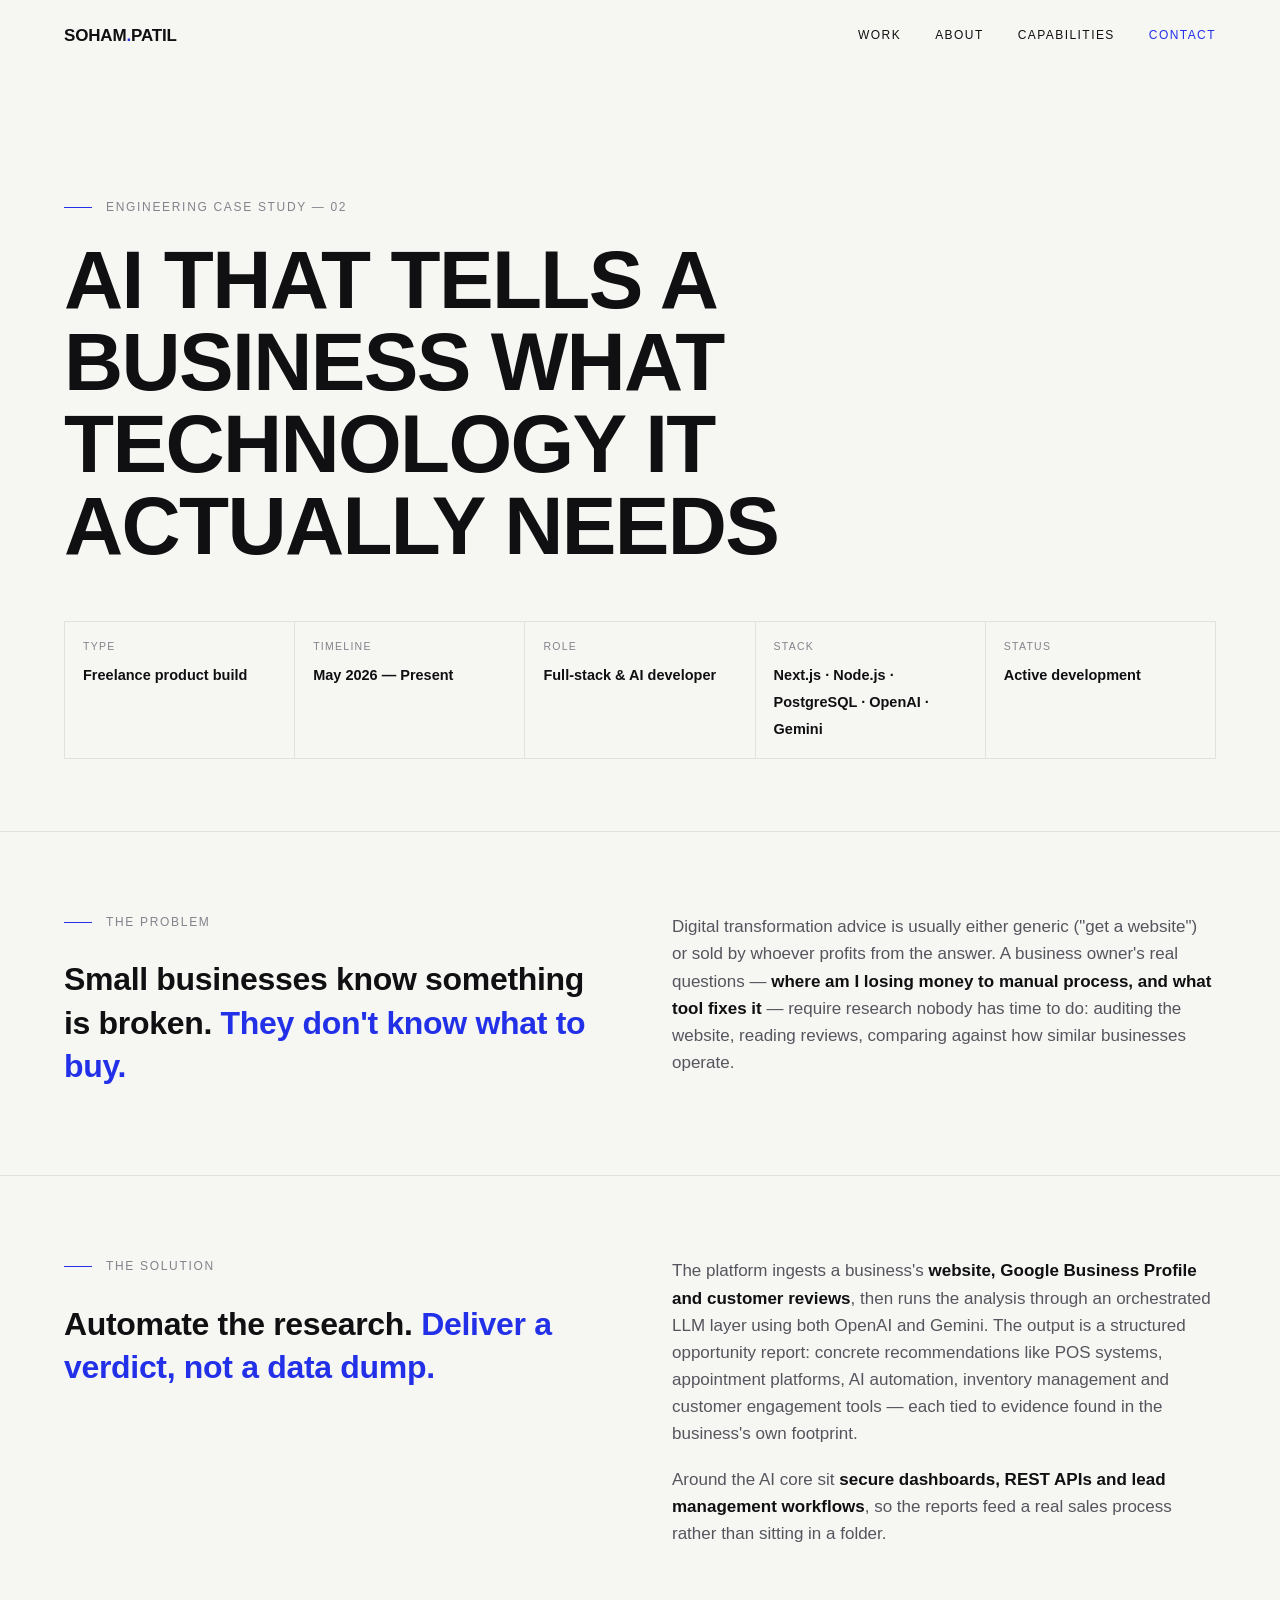
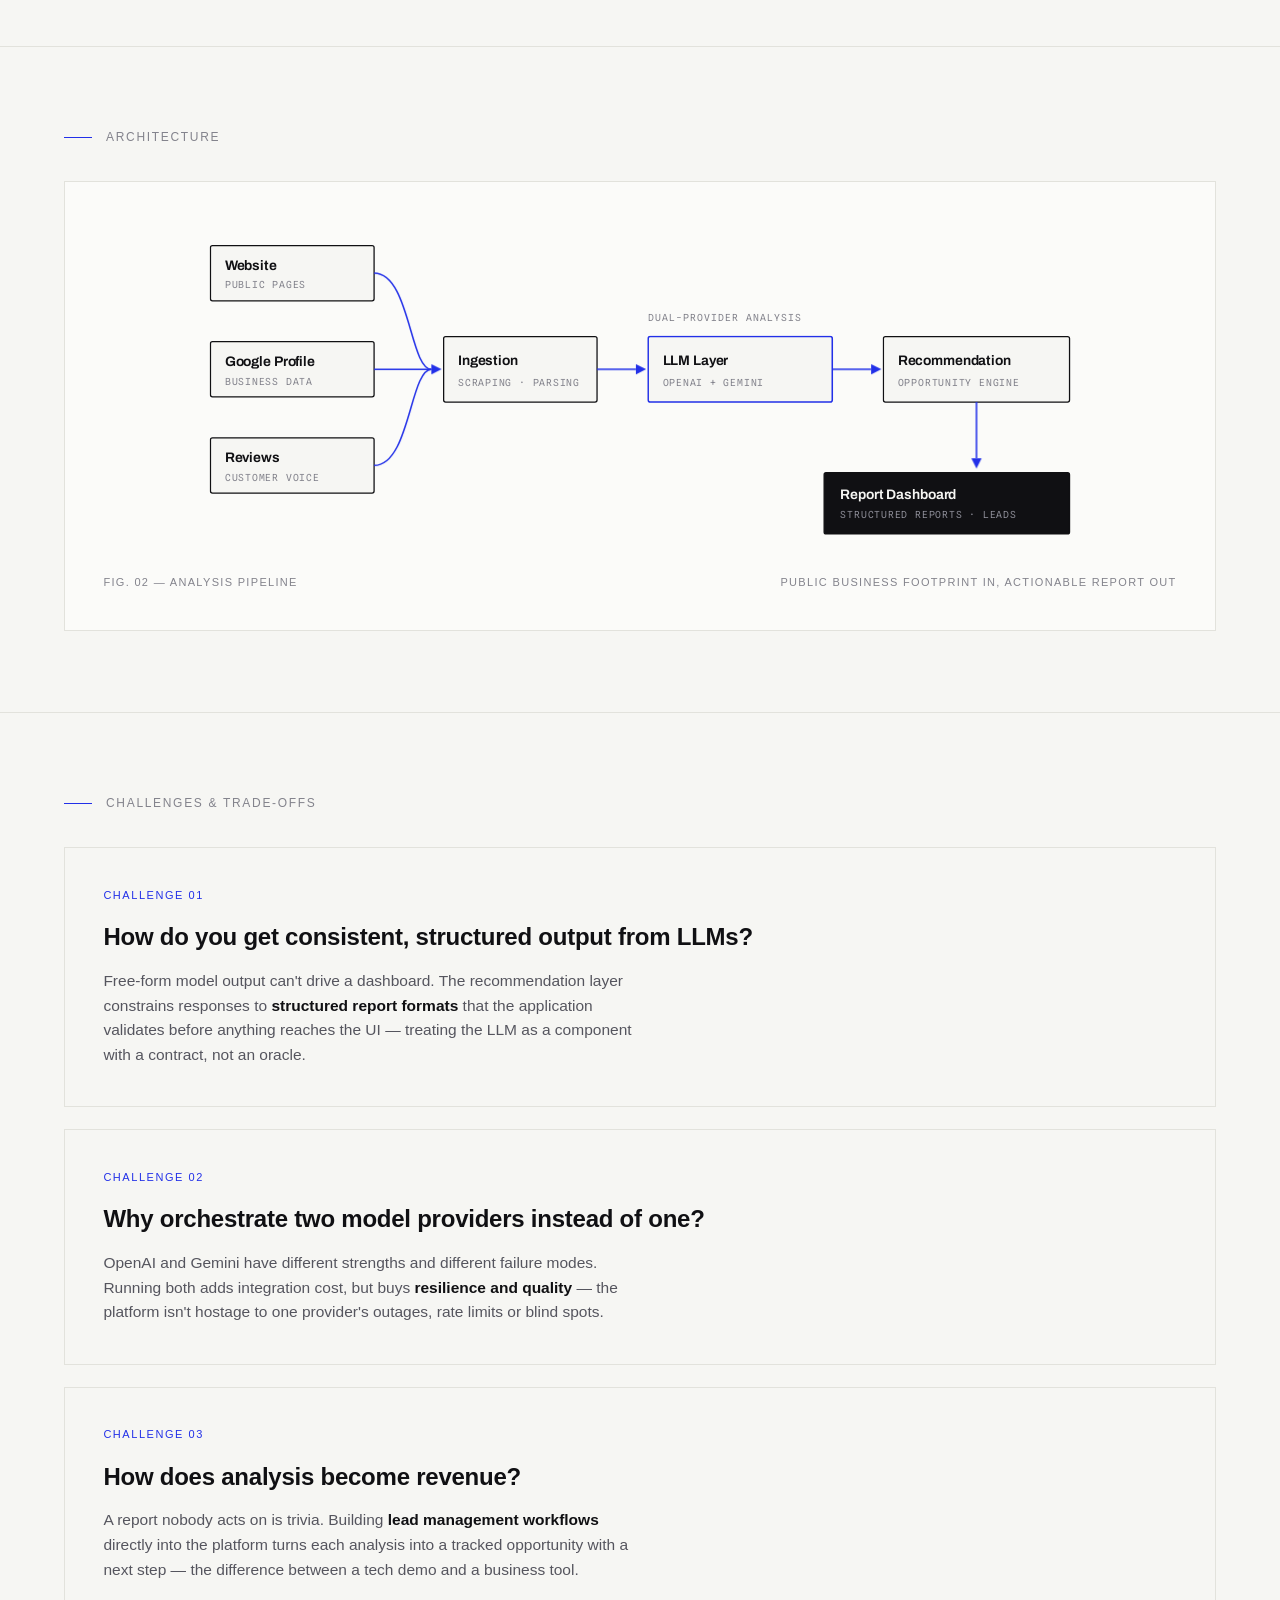
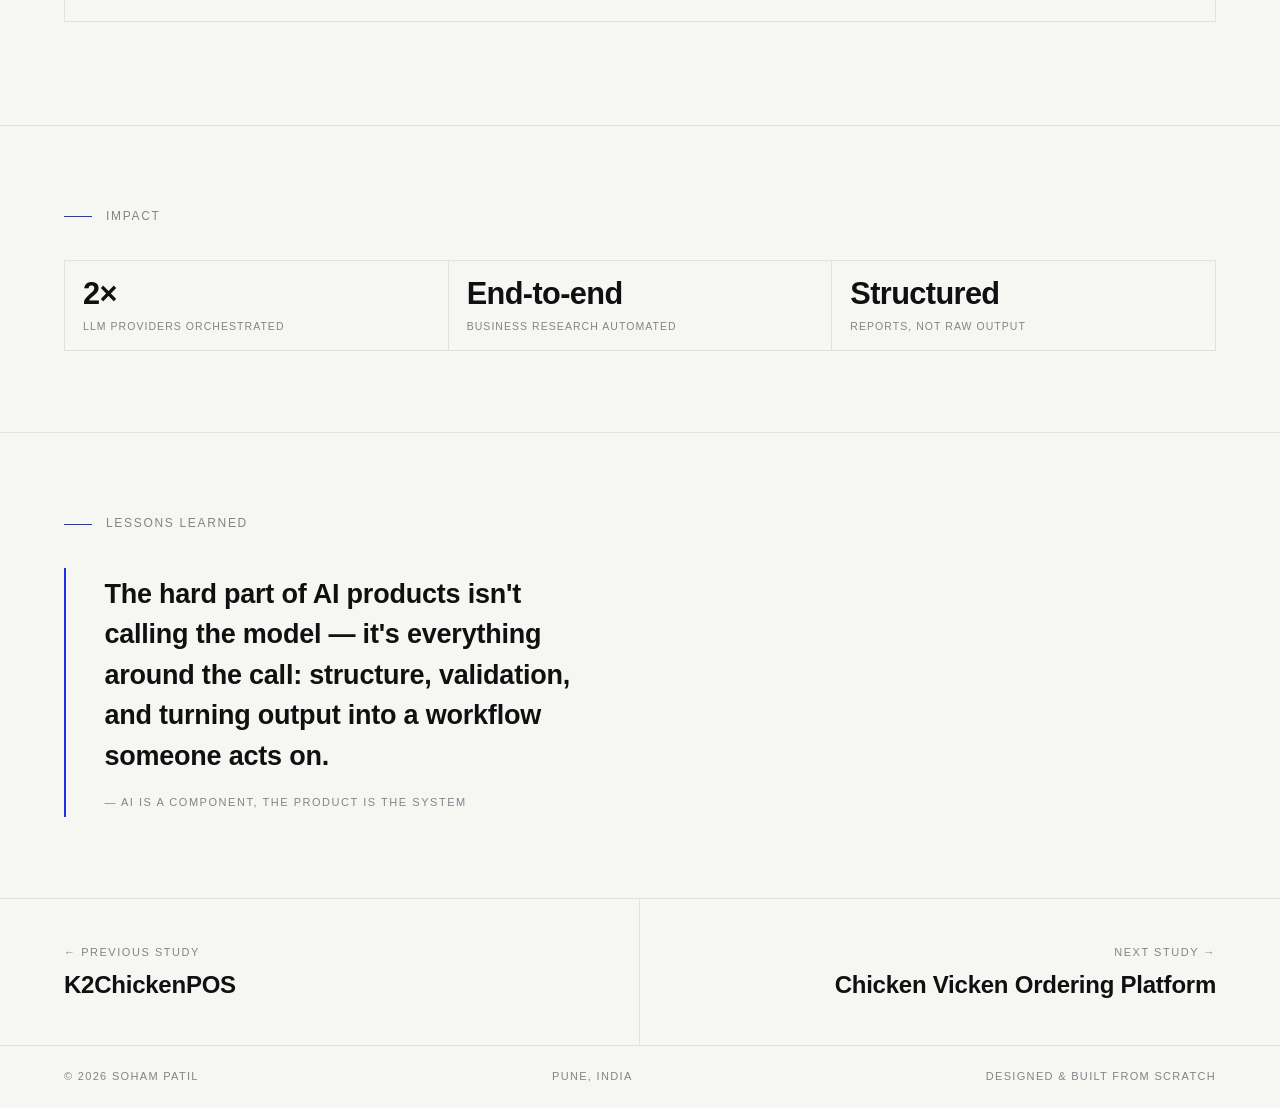
==== case-ai-analyzer.html @ d6ee8b54 "Add files via upload" ====
<!DOCTYPE html>
<html lang="en">
<head>
<meta charset="UTF-8" />
<meta name="viewport" content="width=device-width, initial-scale=1.0" />
<title>AI Business Opportunity Analyzer — Engineering Case Study — Soham Patil</title>
<meta name="description" content="An AI platform that analyzes a business's digital footprint and recommends the technology it actually needs. Architecture and trade-offs." />
<link rel="preconnect" href="https://fonts.googleapis.com" />
<link rel="preconnect" href="https://fonts.gstatic.com" crossorigin />
<link href="https://fonts.googleapis.com/css2?family=Archivo:wdth,wght@62..125,100..900&family=Spline+Sans+Mono:wght@400;500&display=swap" rel="stylesheet" />
<style>
/* ============ TOKENS ============ */
:root{
  --gallery:#F6F6F3;
  --ink:#101013;
  --klein:#2230E8;
  --fog:#83838C;
  --hairline:#E2E2DC;
  --ink-hairline:#26262C;
  --display:'Lora',serif;
  --body:'Inter',sans-serif;
  --mono:'Inter',sans-serif;
  --ease:cubic-bezier(.25,.46,.45,.94);
  --gutter:clamp(20px,5vw,72px);
}
*{margin:0;padding:0;box-sizing:border-box;}
html{scroll-behavior:smooth;}
body{
  background:var(--gallery);
  color:var(--ink);
  font-family:var(--body);
  font-size:17px;
  line-height:1.6;
  -webkit-font-smoothing:antialiased;
  overflow-x:hidden;
}
body.locked{overflow:hidden;}
::selection{background:var(--klein);color:#fff;}
a{color:inherit;text-decoration:none;}
img{max-width:100%;display:block;}

.wrap{max-width:1360px;margin:0 auto;padding:0 var(--gutter);}
.wrap-narrow{max-width:960px;margin:0 auto;padding:0 var(--gutter);}
.eyebrow{
  font-family:var(--mono);
  font-size:12px;
  letter-spacing:.14em;
  text-transform:uppercase;
  color:var(--fog);
  display:flex;align-items:center;gap:14px;
}
.eyebrow::before{content:'';width:28px;height:1px;background:var(--klein);}

/* ============ INTRO OVERLAY ============ */
#intro{
  position:fixed;inset:0;z-index:100;
  background:var(--ink);color:var(--gallery);
  display:flex;flex-direction:column;justify-content:center;
  padding:0 var(--gutter);
  transition:transform 1.4s var(--ease);
}
#intro.lift{transform:translateY(-100%);}
.intro-line{overflow:hidden;}
.intro-line span{
  display:block;
  font-weight:700;
  font-size:clamp(64px,15vw,220px);
  line-height:.92;
  letter-spacing:-.015em;
  text-transform:uppercase;
  transform:translateY(110%);
  transition:transform 1.3s var(--ease);
  opacity:1;
}
#intro.play .intro-line span{transform:translateY(0);}
.intro-line:nth-child(2) span{transition-delay:.12s;}
.intro-rule{
  height:2px;width:0;background:var(--klein);
  margin:34px 0 18px;
  transition:width 1s var(--ease) .55s;
}
#intro.play .intro-rule{width:min(420px,60%);}
.intro-meta{
  font-family:var(--mono);font-size:12px;letter-spacing:.16em;
  text-transform:uppercase;color:#6C6C76;
  opacity:0;transform:translateY(10px);
  transition:opacity .7s ease .8s,transform .7s var(--ease) .8s;
  display:flex;gap:40px;flex-wrap:wrap;
}
#intro.play .intro-meta{opacity:1;transform:none;}

/* ============ NAV ============ */
header{
  position:fixed;top:0;left:0;right:0;z-index:50;
  padding:22px var(--gutter);
  display:flex;justify-content:space-between;align-items:center;
  opacity:0;transform:translateY(-12px);
  transition:opacity .8s ease,transform .8s var(--ease),background .3s ease,padding .3s ease;
}
body.ready header{opacity:1;transform:none;}
header.scrolled{
  background:rgba(246,246,243,.82);
  backdrop-filter:blur(14px);-webkit-backdrop-filter:blur(14px);
  padding:14px var(--gutter);
  border-bottom:1px solid var(--hairline);
}
.logo{
  font-weight:800;
  text-transform:uppercase;letter-spacing:-.01em;font-size:17px;
}
.logo em{font-style:normal;color:var(--klein);}
nav{display:flex;gap:34px;}
nav a{
  font-family:var(--mono);font-size:12px;letter-spacing:.12em;text-transform:uppercase;
  position:relative;padding:4px 0;color:var(--ink);
}
nav a::after{
  content:'';position:absolute;left:0;bottom:0;height:1px;width:100%;
  background:var(--klein);transform:scaleX(0);transform-origin:right;
  transition:transform .4s var(--ease);
}
nav a:hover::after{transform:scaleX(1);transform-origin:left;}
.nav-cta{color:var(--klein) !important;}
.menu-btn{
  display:none;background:none;border:none;cursor:pointer;z-index:70;
  font-family:var(--mono);font-size:12px;letter-spacing:.14em;text-transform:uppercase;
  color:var(--ink);
}

/* ============ HERO (landing) ============ */
.hero{
  min-height:100svh;
  display:flex;flex-direction:column;justify-content:flex-end;
  padding:0 var(--gutter) clamp(48px,8vh,90px);
  position:relative;
}
.hero h1{
  font-weight:800;
  ;
  font-size:clamp(44px,8.6vw,132px);
  line-height:.98;
  letter-spacing:-.02em;
  text-transform:uppercase;
  max-width:15ch;
}
.hero h1 .line{display:block;overflow:hidden;}
.hero h1 .line i{
  font-style:normal;display:block;
  transform:translateY(110%);
  transition:transform 1.1s var(--ease);
}
body.ready .hero h1 .line i{transform:none;}
body.ready .hero h1 .line:nth-child(2) i{transition-delay:.08s;}
body.ready .hero h1 .line:nth-child(3) i{transition-delay:.16s;}
.hero h1 em{font-style:normal;color:var(--klein);}
.hero-foot{
  display:flex;justify-content:space-between;align-items:flex-end;gap:40px;
  margin-top:clamp(32px,5vh,56px);flex-wrap:wrap;
  opacity:0;transform:translateY(16px);
  transition:opacity .9s ease .35s,transform .9s var(--ease) .35s;
}
body.ready .hero-foot{opacity:1;transform:none;}
.hero-foot p{max-width:44ch;color:var(--fog);font-size:16px;}
.hero-foot p strong{color:var(--ink);font-weight:600;}
.scroll-hint{
  font-family:var(--mono);font-size:11px;letter-spacing:.16em;text-transform:uppercase;
  color:var(--fog);display:flex;align-items:center;gap:12px;white-space:nowrap;
}
.scroll-hint::after{
  content:'';width:1px;height:44px;background:var(--ink);
  animation:drip 2.2s var(--ease) infinite;
  transform-origin:top;
}
@keyframes drip{0%{transform:scaleY(0);transform-origin:top;}45%{transform:scaleY(1);transform-origin:top;}55%{transform:scaleY(1);transform-origin:bottom;}100%{transform:scaleY(0);transform-origin:bottom;}}

/* ============ TICKER STRIP ============ */
.strip{
  border-top:1px solid var(--hairline);border-bottom:1px solid var(--hairline);
  padding:18px 0;overflow:hidden;
}
.strip-track{
  display:flex;gap:64px;width:max-content;
  animation:ticker 34s linear infinite;
}
.strip:hover .strip-track{animation-play-state:paused;}
.strip-track span{
  font-family:var(--mono);font-size:12px;letter-spacing:.14em;text-transform:uppercase;
  color:var(--fog);white-space:nowrap;display:flex;align-items:center;gap:64px;
}
.strip-track span::after{content:'◆';color:var(--klein);font-size:8px;}
@keyframes ticker{to{transform:translateX(-50%);}}

/* ============ SECTIONS ============ */
section{padding:clamp(90px,14vh,160px) 0;}
.section-head{
  display:flex;justify-content:space-between;align-items:flex-end;
  margin-bottom:clamp(48px,8vh,84px);gap:32px;flex-wrap:wrap;
}
.section-head h2{
  font-weight:800;
  font-size:clamp(36px,5.6vw,80px);line-height:1;
  letter-spacing:-.02em;text-transform:uppercase;margin-top:18px;
}
.section-head .count{
  font-family:var(--mono);font-size:13px;color:var(--fog);letter-spacing:.1em;
}
.reveal{opacity:0;transform:translateY(34px);transition:opacity .9s ease,transform .9s var(--ease);}
.reveal.in{opacity:1;transform:none;}

/* ============ WORK (landing) ============ */
.case{
  display:grid;
  grid-template-columns:minmax(0,1.05fr) minmax(0,1fr);
  gap:clamp(32px,5vw,80px);
  padding:clamp(44px,7vh,72px) 0;
  border-top:1px solid var(--hairline);
  align-items:start;
}
.case:last-of-type{border-bottom:1px solid var(--hairline);}
.case-left{position:sticky;top:110px;}
.case-idx{
  font-family:var(--mono);font-size:12px;color:var(--klein);letter-spacing:.14em;
  margin-bottom:18px;display:block;
}
.case h3{
  font-weight:750;
  font-size:clamp(28px,3.6vw,52px);line-height:1.04;letter-spacing:-.015em;
  margin-bottom:16px;
}
.case h3 a{transition:color .3s ease;}
.case h3 a:hover{color:var(--klein);}
.case-role{
  font-family:var(--mono);font-size:12px;letter-spacing:.1em;text-transform:uppercase;
  color:var(--fog);
}
.case-desc{color:var(--fog);margin:22px 0 26px;max-width:52ch;}
.case-desc strong{color:var(--ink);font-weight:600;}
.metrics{display:grid;grid-template-columns:repeat(auto-fit,minmax(150px,1fr));gap:1px;background:var(--hairline);border:1px solid var(--hairline);margin-bottom:26px;}
.metric{background:var(--gallery);padding:18px 18px 16px;transition:background .35s ease;}
.metric:hover{background:#EFEFEA;}
.metric b{
  display:block;font-weight:800;
  font-size:clamp(24px,2.4vw,34px);letter-spacing:-.02em;line-height:1;
}
.metric small{
  font-family:var(--mono);font-size:10.5px;letter-spacing:.1em;text-transform:uppercase;
  color:var(--fog);display:block;margin-top:8px;
}
.tags{display:flex;flex-wrap:wrap;gap:8px 18px;margin-bottom:26px;}
.tags span{
  font-family:var(--mono);font-size:11.5px;letter-spacing:.08em;color:var(--fog);
}
.tags span::before{content:'/ ';color:var(--klein);}
.case-links{display:flex;gap:26px;flex-wrap:wrap;}
.arrow-link{
  font-family:var(--mono);font-size:12px;letter-spacing:.12em;text-transform:uppercase;
  display:inline-flex;align-items:center;gap:8px;color:var(--ink);
  border-bottom:1px solid var(--ink);padding-bottom:3px;
  transition:color .3s ease,border-color .3s ease,gap .3s var(--ease);
  background:none;cursor:pointer;
}
.arrow-link:hover{color:var(--klein);border-color:var(--klein);gap:14px;}
.arrow-link::after{content:'→';}
.arrow-link.back::after{content:none;}
.arrow-link.back::before{content:'←';}

/* ============ ABOUT (ink panel) ============ */
.about{background:var(--ink);color:var(--gallery);}
.about .eyebrow{color:#6C6C76;}
.about-grid{
  display:grid;grid-template-columns:minmax(0,1.15fr) minmax(0,.85fr);
  gap:clamp(40px,6vw,100px);align-items:start;
}
.about h2{
  font-weight:750;
  font-size:clamp(30px,4.2vw,58px);line-height:1.12;letter-spacing:-.015em;
  margin-top:22px;
}
.about h2 em{font-style:normal;color:var(--klein);}
.about-side p{color:#A9A9B2;margin-bottom:20px;max-width:44ch;}
.about-side p strong{color:var(--gallery);font-weight:600;}
.facts{margin-top:40px;border-top:1px solid var(--ink-hairline);}
.fact{
  display:flex;justify-content:space-between;gap:24px;
  padding:16px 0;border-bottom:1px solid var(--ink-hairline);
  font-family:var(--mono);font-size:12.5px;letter-spacing:.06em;
}
.fact span:first-child{color:#6C6C76;text-transform:uppercase;}

/* portrait */
.portrait{
  margin-top:44px;max-width:320px;
  border:1px solid var(--ink-hairline);
  padding:10px;
  background:#17171B;
}
.portrait .ph{
  aspect-ratio:4/5;width:100%;
  display:flex;align-items:center;justify-content:center;
  background:#1D1D22;
  overflow:hidden;
}
.portrait .ph img{
  width:100%;height:100%;object-fit:cover;
  filter:grayscale(1) contrast(1.05);
  transition:filter .6s ease;
}
.portrait:hover .ph img{filter:grayscale(0);}
.portrait .ph span{
  font-weight:800;
  font-size:64px;color:#2C2C33;letter-spacing:-.02em;
}
.portrait figcaption{
  font-family:var(--mono);font-size:10.5px;letter-spacing:.14em;text-transform:uppercase;
  color:#6C6C76;padding:12px 4px 2px;display:flex;justify-content:space-between;
}

/* ============ CAPABILITIES ============ */
.cap-row{
  display:grid;grid-template-columns:minmax(140px,240px) 1fr;
  gap:24px;padding:26px 0;border-top:1px solid var(--hairline);
  align-items:baseline;
}
.cap-row:last-child{border-bottom:1px solid var(--hairline);}
.cap-row h4{
  font-family:var(--mono);font-size:12px;letter-spacing:.12em;text-transform:uppercase;
  color:var(--klein);font-weight:500;
}
.cap-row p{
  font-weight:600;
  font-size:clamp(17px,1.8vw,23px);line-height:1.5;letter-spacing:-.005em;
}
.cap-row p span{color:#C9C9C1;transition:color .4s ease;}
.cap-row:hover p span{color:var(--ink);}

/* ============ LEADERSHIP ============ */
.lead-grid{display:grid;grid-template-columns:1fr 1fr;gap:1px;background:var(--hairline);border:1px solid var(--hairline);}
.lead-card{background:var(--gallery);padding:clamp(28px,3.5vw,48px);transition:background .35s ease;}
.lead-card:hover{background:#EFEFEA;}
.lead-card b{
  display:block;font-weight:800;
  font-size:clamp(36px,4.5vw,64px);line-height:1;letter-spacing:-.02em;
}
.lead-card h5{
  font-weight:650;font-size:17px;margin:16px 0 8px;
  ;
}
.lead-card p{color:var(--fog);font-size:15px;max-width:38ch;}

/* ============ CONTACT ============ */
.contact{padding-bottom:clamp(60px,8vh,90px);}
.big-mail{
  display:block;
  font-weight:800;
  font-size:clamp(28px,6.4vw,96px);
  line-height:1.02;letter-spacing:-.02em;text-transform:lowercase;
  margin:28px 0 8px;
  position:relative;width:fit-content;max-width:100%;
  word-break:break-all;
  transition:color .35s ease;
}
.big-mail::after{
  content:'';position:absolute;left:0;bottom:-6px;height:3px;width:100%;
  background:var(--klein);transform:scaleX(0);transform-origin:right;
  transition:transform .55s var(--ease);
}
.big-mail:hover{color:var(--klein);}
.big-mail:hover::after{transform:scaleX(1);transform-origin:left;}
.contact-meta{display:flex;gap:34px;flex-wrap:wrap;margin-top:44px;}

/* ============ FOOTER ============ */
footer{
  border-top:1px solid var(--hairline);
  padding:22px var(--gutter);
  display:flex;justify-content:space-between;gap:20px;flex-wrap:wrap;
  font-family:var(--mono);font-size:11px;letter-spacing:.12em;text-transform:uppercase;
  color:var(--fog);
}

/* ============ CASE STUDY PAGES ============ */
.cs-hero{
  padding:clamp(150px,22vh,220px) 0 clamp(50px,8vh,80px);
}
.cs-hero h1{
  font-weight:800;
  font-size:clamp(38px,6.4vw,96px);line-height:1;letter-spacing:-.02em;
  text-transform:uppercase;margin-top:22px;max-width:18ch;
}
.cs-meta{
  display:grid;grid-template-columns:repeat(auto-fit,minmax(170px,1fr));
  gap:1px;background:var(--hairline);border:1px solid var(--hairline);
  margin-top:clamp(36px,6vh,56px);
}
.cs-meta div{background:var(--gallery);padding:16px 18px;}
.cs-meta small{
  font-family:var(--mono);font-size:10.5px;letter-spacing:.12em;text-transform:uppercase;
  color:var(--fog);display:block;margin-bottom:6px;
}
.cs-meta span{font-weight:600;font-size:14.5px;}
.cs-section{padding:clamp(56px,9vh,100px) 0;border-top:1px solid var(--hairline);}
.cs-section .eyebrow{margin-bottom:26px;}
.cs-lede{
  font-weight:600;
  font-size:clamp(21px,2.6vw,32px);line-height:1.35;letter-spacing:-.01em;
  max-width:30ch;
}
.cs-lede em{font-style:normal;color:var(--klein);}
.cs-cols{
  display:grid;grid-template-columns:minmax(0,1fr) minmax(0,1fr);
  gap:clamp(32px,5vw,80px);align-items:start;
}
.cs-body p{color:#55555E;margin-bottom:18px;max-width:58ch;}
.cs-body p strong{color:var(--ink);font-weight:600;}
.cs-body ul{list-style:none;margin:8px 0 18px;}
.cs-body li{
  padding:12px 0;border-bottom:1px solid var(--hairline);
  color:#55555E;font-size:15.5px;
}
.cs-body li strong{color:var(--ink);font-weight:600;}
.cs-body li::before{content:'— ';color:var(--klein);}

/* challenge blocks */
.challenge{
  border:1px solid var(--hairline);
  padding:clamp(24px,3vw,40px);
  margin-bottom:22px;
  background:var(--gallery);
  transition:border-color .35s ease;
}
.challenge:hover{border-color:var(--ink);}
.challenge h4{
  font-weight:700;
  font-size:clamp(18px,2vw,24px);letter-spacing:-.01em;margin-bottom:12px;
}
.challenge .q{
  font-family:var(--mono);font-size:11px;letter-spacing:.14em;text-transform:uppercase;
  color:var(--klein);display:block;margin-bottom:14px;
}
.challenge p{color:#55555E;font-size:15.5px;max-width:62ch;}
.challenge p strong{color:var(--ink);font-weight:600;}

/* lessons */
.lesson{
  border-left:2px solid var(--klein);
  padding:6px 0 6px clamp(24px,3vw,44px);
  font-weight:600;
  font-size:clamp(19px,2.2vw,27px);line-height:1.5;letter-spacing:-.008em;
  max-width:36ch;
}
.lesson small{
  display:block;margin-top:18px;
  font-family:var(--mono);font-weight:400;font-size:11px;
  letter-spacing:.14em;text-transform:uppercase;color:var(--fog);
}

/* architecture diagram */
.diagram-wrap{
  border:1px solid var(--hairline);
  background:#FBFBF9;
  padding:clamp(20px,3vw,44px);
  overflow-x:auto;
}
.diagram-wrap svg{display:block;margin:0 auto;min-width:640px;max-width:900px;width:100%;height:auto;}
.diagram-caption{
  font-family:var(--mono);font-size:11px;letter-spacing:.12em;text-transform:uppercase;
  color:var(--fog);margin-top:16px;display:flex;justify-content:space-between;gap:16px;flex-wrap:wrap;
}
/* svg internals */
.dg-node rect{
  fill:var(--gallery);stroke:var(--ink);stroke-width:1.25;
}
.dg-node.accent rect{stroke:var(--klein);stroke-width:1.5;}
.dg-node.dark rect{fill:var(--ink);stroke:var(--ink);}
.dg-node text{
  font-family:'Archivo',sans-serif;font-size:13.5px;font-weight:650;
  fill:var(--ink);letter-spacing:-.01em;
}
.dg-node.dark text{fill:var(--gallery);}
.dg-node .sub{
  font-family:'Spline Sans Mono',monospace;font-size:9.5px;font-weight:400;
  fill:var(--fog);letter-spacing:.08em;text-transform:uppercase;
}
.dg-node.dark .sub{fill:#8B8B95;}
.dg-wire{
  fill:none;stroke:var(--klein);stroke-width:1.5;
  stroke-dasharray:600;stroke-dashoffset:600;
}
.dg-wire.loop{stroke:var(--fog);stroke-dasharray:4 5;}
.dg-arrow{fill:var(--klein);opacity:0;}
.dg-label{
  font-family:'Spline Sans Mono',monospace;font-size:9.5px;
  fill:var(--fog);letter-spacing:.1em;text-transform:uppercase;
}
.dg-node{opacity:0;transform:translateY(10px);}
/* animation on .drawn */
.diagram-wrap.drawn .dg-node{
  animation:nodeIn .7s var(--ease) forwards;
}
.diagram-wrap.drawn .dg-wire:not(.loop){
  animation:wire 1.2s var(--ease) forwards;
}
.diagram-wrap.drawn .dg-wire.loop{
  animation:wire 1.2s var(--ease) forwards;
}
.diagram-wrap.drawn .dg-arrow{
  animation:fadeIn .4s ease forwards;
}
@keyframes nodeIn{to{opacity:1;transform:none;}}
@keyframes wire{to{stroke-dashoffset:0;}}
@keyframes fadeIn{to{opacity:1;}}

/* staggering (applied via inline style --d) */
.dg-node,.dg-wire,.dg-arrow{animation-delay:var(--d,0s) !important;}

/* case prev/next */
.cs-nav{
  border-top:1px solid var(--hairline);
  display:grid;grid-template-columns:1fr 1fr;
}
.cs-nav a{
  padding:clamp(32px,5vh,56px) var(--gutter);
  display:flex;flex-direction:column;gap:10px;
  transition:background .35s ease;
}
.cs-nav a:hover{background:#EFEFEA;}
.cs-nav a:first-child{border-right:1px solid var(--hairline);}
.cs-nav small{
  font-family:var(--mono);font-size:11px;letter-spacing:.14em;text-transform:uppercase;
  color:var(--fog);
}
.cs-nav b{
  font-weight:750;
  font-size:clamp(17px,2vw,24px);letter-spacing:-.01em;line-height:1.2;
}
.cs-nav a:last-child{text-align:right;align-items:flex-end;}

/* ============ RESPONSIVE ============ */
@media (max-width:900px){
  .case{grid-template-columns:1fr;}
  .case-left{position:static;}
  .about-grid{grid-template-columns:1fr;}
  .lead-grid{grid-template-columns:1fr;}
  .cs-cols{grid-template-columns:1fr;}
  nav{display:none;}
  nav.open{display:flex;position:fixed;inset:0;background:var(--gallery);flex-direction:column;justify-content:center;align-items:center;gap:28px;z-index:60;}
  nav.open a{font-size:18px;}
  .menu-btn{display:block;}
}

/* ============ LIGHTBOX / MODAL ============ */
.lightbox-modal{
  position:fixed;inset:0;z-index:1000;
  background:rgba(0,0,0,.85);
  display:none;align-items:center;justify-content:center;
  padding:20px;overflow-y:auto;
}
.lightbox-modal.open{display:flex;}
.lightbox-content{
  background:var(--gallery);
  border-radius:8px;
  max-width:1200px;width:100%;
  max-height:90vh;overflow-y:auto;
  position:relative;
}
.lightbox-close{
  position:absolute;top:16px;right:16px;z-index:1001;
  background:var(--ink);color:var(--gallery);
  border:none;cursor:pointer;width:44px;height:44px;
  font-size:28px;display:flex;align-items:center;justify-content:center;
  border-radius:50%;transition:background .3s ease;font-weight:300;
}
.lightbox-close:hover{background:var(--klein);}
.lightbox-inner{padding:clamp(16px,4vw,40px);}
.lightbox-img{width:100%;height:auto;display:block;border-radius:4px;margin-bottom:28px;}
.lightbox-iframe{
  width:100%;height:600px;border:none;border-radius:4px;
  display:block;margin-top:20px;
}

/* screenshot grid */
.cs-screenshots{
  display:grid;grid-template-columns:repeat(auto-fit,minmax(280px,1fr));
  gap:1px;background:var(--hairline);border:1px solid var(--hairline);
  margin-top:clamp(20px,3vw,32px);
}
.cs-screenshot{
  background:var(--gallery);padding:2px;cursor:pointer;
  transition:background .35s ease;position:relative;overflow:hidden;
}
.cs-screenshot:hover{background:#EFEFEA;}
.cs-screenshot img{
  width:100%;height:auto;display:block;
  transition:transform .4s var(--ease);
}
.cs-screenshot:hover img{transform:scale(1.02);}
.cs-screenshot-label{
  position:absolute;bottom:0;left:0;right:0;
  background:linear-gradient(180deg,transparent,rgba(0,0,0,.6));
  color:var(--gallery);padding:40px 12px 12px;
  font-family:var(--mono);font-size:11px;letter-spacing:.12em;
  text-transform:uppercase;opacity:0;transition:opacity .3s ease;
}
.cs-screenshot:hover .cs-screenshot-label{opacity:1;}

/* full-width iframe preview */
.cs-preview{
  border:1px solid var(--hairline);
  padding:0;overflow:hidden;border-radius:4px;
  margin-top:clamp(24px,3.5vw,40px);
}
.cs-preview-label{
  font-family:var(--mono);font-size:11px;letter-spacing:.12em;text-transform:uppercase;
  color:var(--fog);padding:12px 16px;background:var(--gallery);
  border-bottom:1px solid var(--hairline);
}
.cs-preview iframe{
  width:100%;height:600px;display:block;border:none;
}

/* ============ REDUCED MOTION ============ */
@media (prefers-reduced-motion:reduce){
  *,*::before,*::after{animation:none !important;transition:none !important;}
  #intro{display:none;}
  body{overflow:auto !important;}
  header,.hero h1 .line i,.hero-foot,.reveal{opacity:1 !important;transform:none !important;}
  .dg-node{opacity:1 !important;transform:none !important;}
  .dg-wire{stroke-dashoffset:0 !important;}
  .dg-arrow{opacity:1 !important;}
}

</style>
</head>
<body>
<header id="header">
  <a class="logo" href="index.html">Soham<em>.</em>Patil</a>
  <button class="menu-btn" id="menuBtn" aria-label="Open menu">Menu</button>
  <nav id="nav">
    <a href="index.html#work">Work</a>
    <a href="index.html#about">About</a>
    <a href="index.html#capabilities">Capabilities</a>
    <a href="index.html#contact" class="nav-cta">Contact</a>
  </nav>
</header>
<section class="cs-hero">
  <div class="wrap">
    <div class="eyebrow">Engineering Case Study — 02</div>
    <h1>AI that tells a business what technology it actually needs</h1>
    <div class="cs-meta reveal">
      <div><small>Type</small><span>Freelance product build</span></div>
      <div><small>Timeline</small><span>May 2026 — Present</span></div>
      <div><small>Role</small><span>Full-stack &amp; AI developer</span></div>
      <div><small>Stack</small><span>Next.js · Node.js · PostgreSQL · OpenAI · Gemini</span></div>
      <div><small>Status</small><span>Active development</span></div>
    </div>
  </div>
</section>

<section class="cs-section">
  <div class="wrap">
    <div class="cs-cols">
      <div class="reveal">
        <div class="eyebrow">The Problem</div>
        <p class="cs-lede">Small businesses know something is broken. <em>They don't know what to buy.</em></p>
      </div>
      <div class="cs-body reveal">
        <p>
          Digital transformation advice is usually either generic ("get a
          website") or sold by whoever profits from the answer. A business
          owner's real questions — <strong>where am I losing money to manual
          process, and what tool fixes it</strong> — require research nobody has
          time to do: auditing the website, reading reviews, comparing against
          how similar businesses operate.
        </p>
      </div>
    </div>
  </div>
</section>

<section class="cs-section">
  <div class="wrap">
    <div class="cs-cols">
      <div class="reveal">
        <div class="eyebrow">The Solution</div>
        <p class="cs-lede">Automate the research. <em>Deliver a verdict, not a data dump.</em></p>
      </div>
      <div class="cs-body reveal">
        <p>
          The platform ingests a business's <strong>website, Google Business
          Profile and customer reviews</strong>, then runs the analysis through an
          orchestrated LLM layer using both OpenAI and Gemini. The output is a
          structured opportunity report: concrete recommendations like POS
          systems, appointment platforms, AI automation, inventory management
          and customer engagement tools — each tied to evidence found in the
          business's own footprint.
        </p>
        <p>
          Around the AI core sit <strong>secure dashboards, REST APIs and lead
          management workflows</strong>, so the reports feed a real sales process
          rather than sitting in a folder.
        </p>
      </div>
    </div>
  </div>
</section>

<section class="cs-section">
  <div class="wrap">
    <div class="eyebrow" style="margin-bottom:34px">Architecture</div>
    <div class="diagram-wrap">
      <svg viewBox="0 0 880 330" xmlns="http://www.w3.org/2000/svg" role="img" aria-label="AI Analyzer architecture: website, Google profile and reviews feed a scraper, then an LLM layer, recommendation engine, and report dashboard">
        <!-- inputs -->
        <g class="dg-node" style="--d:.0s">
          <rect x="20" y="24" width="160" height="54" rx="2"/>
          <text x="34" y="48">Website</text>
          <text class="sub" x="34" y="66">Public pages</text>
        </g>
        <g class="dg-node" style="--d:.1s">
          <rect x="20" y="118" width="160" height="54" rx="2"/>
          <text x="34" y="142">Google Profile</text>
          <text class="sub" x="34" y="160">Business data</text>
        </g>
        <g class="dg-node" style="--d:.2s">
          <rect x="20" y="212" width="160" height="54" rx="2"/>
          <text x="34" y="236">Reviews</text>
          <text class="sub" x="34" y="254">Customer voice</text>
        </g>
        <!-- converge -->
        <path class="dg-wire" style="--d:.3s" d="M180,51 C215,51 215,145 236,145"/>
        <path class="dg-wire" style="--d:.35s" d="M180,145 L236,145"/>
        <path class="dg-wire" style="--d:.4s" d="M180,239 C215,239 215,145 236,145"/>
        <polygon class="dg-arrow" style="--d:.75s" points="236,140 246,145 236,150"/>
        <g class="dg-node" style="--d:.45s">
          <rect x="248" y="113" width="150" height="64" rx="2"/>
          <text x="262" y="141">Ingestion</text>
          <text class="sub" x="262" y="161">Scraping · parsing</text>
        </g>
        <path class="dg-wire" style="--d:.65s" d="M398,145 L436,145"/>
        <polygon class="dg-arrow" style="--d:1s" points="436,140 446,145 436,150"/>
        <g class="dg-node accent" style="--d:.7s">
          <rect x="448" y="113" width="180" height="64" rx="2"/>
          <text x="462" y="141">LLM Layer</text>
          <text class="sub" x="462" y="161">OpenAI + Gemini</text>
        </g>
        <path class="dg-wire" style="--d:.9s" d="M628,145 L666,145"/>
        <polygon class="dg-arrow" style="--d:1.25s" points="666,140 676,145 666,150"/>
        <g class="dg-node" style="--d:.95s">
          <rect x="678" y="113" width="182" height="64" rx="2"/>
          <text x="692" y="141">Recommendation</text>
          <text class="sub" x="692" y="161">Opportunity engine</text>
        </g>
        <!-- down to dashboard -->
        <path class="dg-wire" style="--d:1.15s" d="M769,177 L769,232"/>
        <polygon class="dg-arrow" style="--d:1.5s" points="764,232 769,242 774,232"/>
        <g class="dg-node dark" style="--d:1.2s">
          <rect x="620" y="246" width="240" height="60" rx="2"/>
          <text x="636" y="272">Report Dashboard</text>
          <text class="sub" x="636" y="290">Structured reports · leads</text>
        </g>
        <text class="dg-label" x="448" y="98">dual-provider analysis</text>
      </svg>
      <div class="diagram-caption">
        <span>Fig. 02 — Analysis pipeline</span>
        <span>Public business footprint in, actionable report out</span>
      </div>
    </div>
  </div>
</section>

<section class="cs-section">
  <div class="wrap">
    <div class="eyebrow" style="margin-bottom:34px">Challenges &amp; Trade-offs</div>
    <div class="reveal">
      <div class="challenge">
        <span class="q">Challenge 01</span>
        <h4>How do you get consistent, structured output from LLMs?</h4>
        <p>
          Free-form model output can't drive a dashboard. The recommendation
          layer constrains responses to <strong>structured report formats</strong> that
          the application validates before anything reaches the UI — treating
          the LLM as a component with a contract, not an oracle.
        </p>
      </div>
      <div class="challenge">
        <span class="q">Challenge 02</span>
        <h4>Why orchestrate two model providers instead of one?</h4>
        <p>
          OpenAI and Gemini have different strengths and different failure
          modes. Running both adds integration cost, but buys
          <strong>resilience and quality</strong> — the platform isn't hostage to one
          provider's outages, rate limits or blind spots.
        </p>
      </div>
      <div class="challenge">
        <span class="q">Challenge 03</span>
        <h4>How does analysis become revenue?</h4>
        <p>
          A report nobody acts on is trivia. Building <strong>lead management
          workflows</strong> directly into the platform turns each analysis into a
          tracked opportunity with a next step — the difference between a tech
          demo and a business tool.
        </p>
      </div>
    </div>
  </div>
</section>

<section class="cs-section">
  <div class="wrap">
    <div class="eyebrow" style="margin-bottom:34px">Impact</div>
    <div class="metrics reveal" style="margin-bottom:0">
      <div class="metric"><b>2×</b><small>LLM providers orchestrated</small></div>
      <div class="metric"><b>End-to-end</b><small>Business research automated</small></div>
      <div class="metric"><b>Structured</b><small>Reports, not raw output</small></div>
    </div>
  </div>
</section>

<section class="cs-section">
  <div class="wrap">
    <div class="eyebrow" style="margin-bottom:34px">Lessons Learned</div>
    <div class="lesson reveal">
      The hard part of AI products isn't calling the model — it's everything
      around the call: structure, validation, and turning output into a
      workflow someone acts on.
      <small>— AI is a component, the product is the system</small>
    </div>
  </div>
</section>

<div class="cs-nav">
  <a href="case-k2chickenpos.html"><small>← Previous study</small><b>K2ChickenPOS</b></a>
  <a href="case-chicken-vicken.html"><small>Next study →</small><b>Chicken Vicken Ordering Platform</b></a>
</div>

<div id="lightbox" class="lightbox-modal">
  <div class="lightbox-content">
    <button id="lightbox-close" class="lightbox-close">&times;</button>
    <div class="lightbox-inner"></div>
  </div>
</div>
<footer>
  <span>&copy; 2026 Soham Patil</span>
  <span>Pune, India</span>
  <span>Designed &amp; built from scratch</span>
</footer>
<script>
(function(){
  const reduce = window.matchMedia('(prefers-reduced-motion: reduce)').matches;
  const intro = document.getElementById('intro');
  const body = document.body;

  // ticker duplicate (landing only)
  const track = document.getElementById('stripTrack');
  if(track) track.innerHTML += track.innerHTML;

  // intro: play on every landing page load, only suppress on case study pages
  if(intro){
    const isLanding = !window.location.pathname.includes('case-');
    const seen = sessionStorage.getItem('introSeen');
    if(reduce || (seen && !isLanding)){
      intro.remove();
      body.classList.remove('locked');
      body.classList.add('ready');
    }else{
      requestAnimationFrame(()=> requestAnimationFrame(()=> intro.classList.add('play')));
      setTimeout(()=>{
        intro.classList.add('lift');
        body.classList.remove('locked');
        body.classList.add('ready');
        sessionStorage.setItem('introSeen','1');
        setTimeout(()=> intro.remove(), 1400);
      }, 3200);
    }
  }else{
    body.classList.remove('locked');
    body.classList.add('ready');
  }

  // nav scroll state
  const header = document.getElementById('header');
  addEventListener('scroll', ()=>{
    header.classList.toggle('scrolled', scrollY > 40);
  }, {passive:true});

  // scroll reveals
  const io = new IntersectionObserver(entries=>{
    entries.forEach(e=>{
      if(e.isIntersecting){ e.target.classList.add('in'); io.unobserve(e.target); }
    });
  },{threshold:.12, rootMargin:'0px 0px -8% 0px'});
  document.querySelectorAll('.reveal').forEach(el=> io.observe(el));

  // architecture diagrams: draw when visible
  const dio = new IntersectionObserver(entries=>{
    entries.forEach(e=>{
      if(e.isIntersecting){ e.target.classList.add('drawn'); dio.unobserve(e.target); }
    });
  },{threshold:.35});
  document.querySelectorAll('.diagram-wrap').forEach(el=> dio.observe(el));

  // lightbox modal
  const modal = document.getElementById('lightbox');
  const closeBtn = document.getElementById('lightbox-close');
  const screenshots = document.querySelectorAll('.cs-screenshot, .lightbox-trigger');
  if(modal && closeBtn){
    screenshots.forEach(ss => {
      ss.addEventListener('click', (e)=>{
        const imgSrc = ss.dataset.imgSrc;
        const iframeSrc = ss.dataset.iframeSrc;
        const label = ss.dataset.label || '';
        
        const inner = modal.querySelector('.lightbox-inner');
        let content = '';
        if(imgSrc) content += `<img class="lightbox-img" src="${imgSrc}" alt="${label}" />`;
        if(iframeSrc) content += `<iframe class="lightbox-iframe" src="${iframeSrc}" title="${label}"></iframe>`;
        inner.innerHTML = content;
        modal.classList.add('open');
        document.body.style.overflow = 'hidden';
      });
    });
    closeBtn.addEventListener('click', ()=>{
      modal.classList.remove('open');
      document.body.style.overflow = 'auto';
    });
    modal.addEventListener('click', (e)=>{
      if(e.target === modal){
        modal.classList.remove('open');
        document.body.style.overflow = 'auto';
      }
    });
  }

  // mobile menu
  const menuBtn = document.getElementById('menuBtn');
  const nav = document.getElementById('nav');
  if(menuBtn && nav){
    menuBtn.addEventListener('click', ()=>{
      const open = nav.classList.toggle('open');
      menuBtn.textContent = open ? 'Close' : 'Menu';
    });
    nav.querySelectorAll('a').forEach(a=> a.addEventListener('click', ()=>{
      nav.classList.remove('open');
      menuBtn.textContent = 'Menu';
    }));
  }
})();

</script>
</body>
</html>
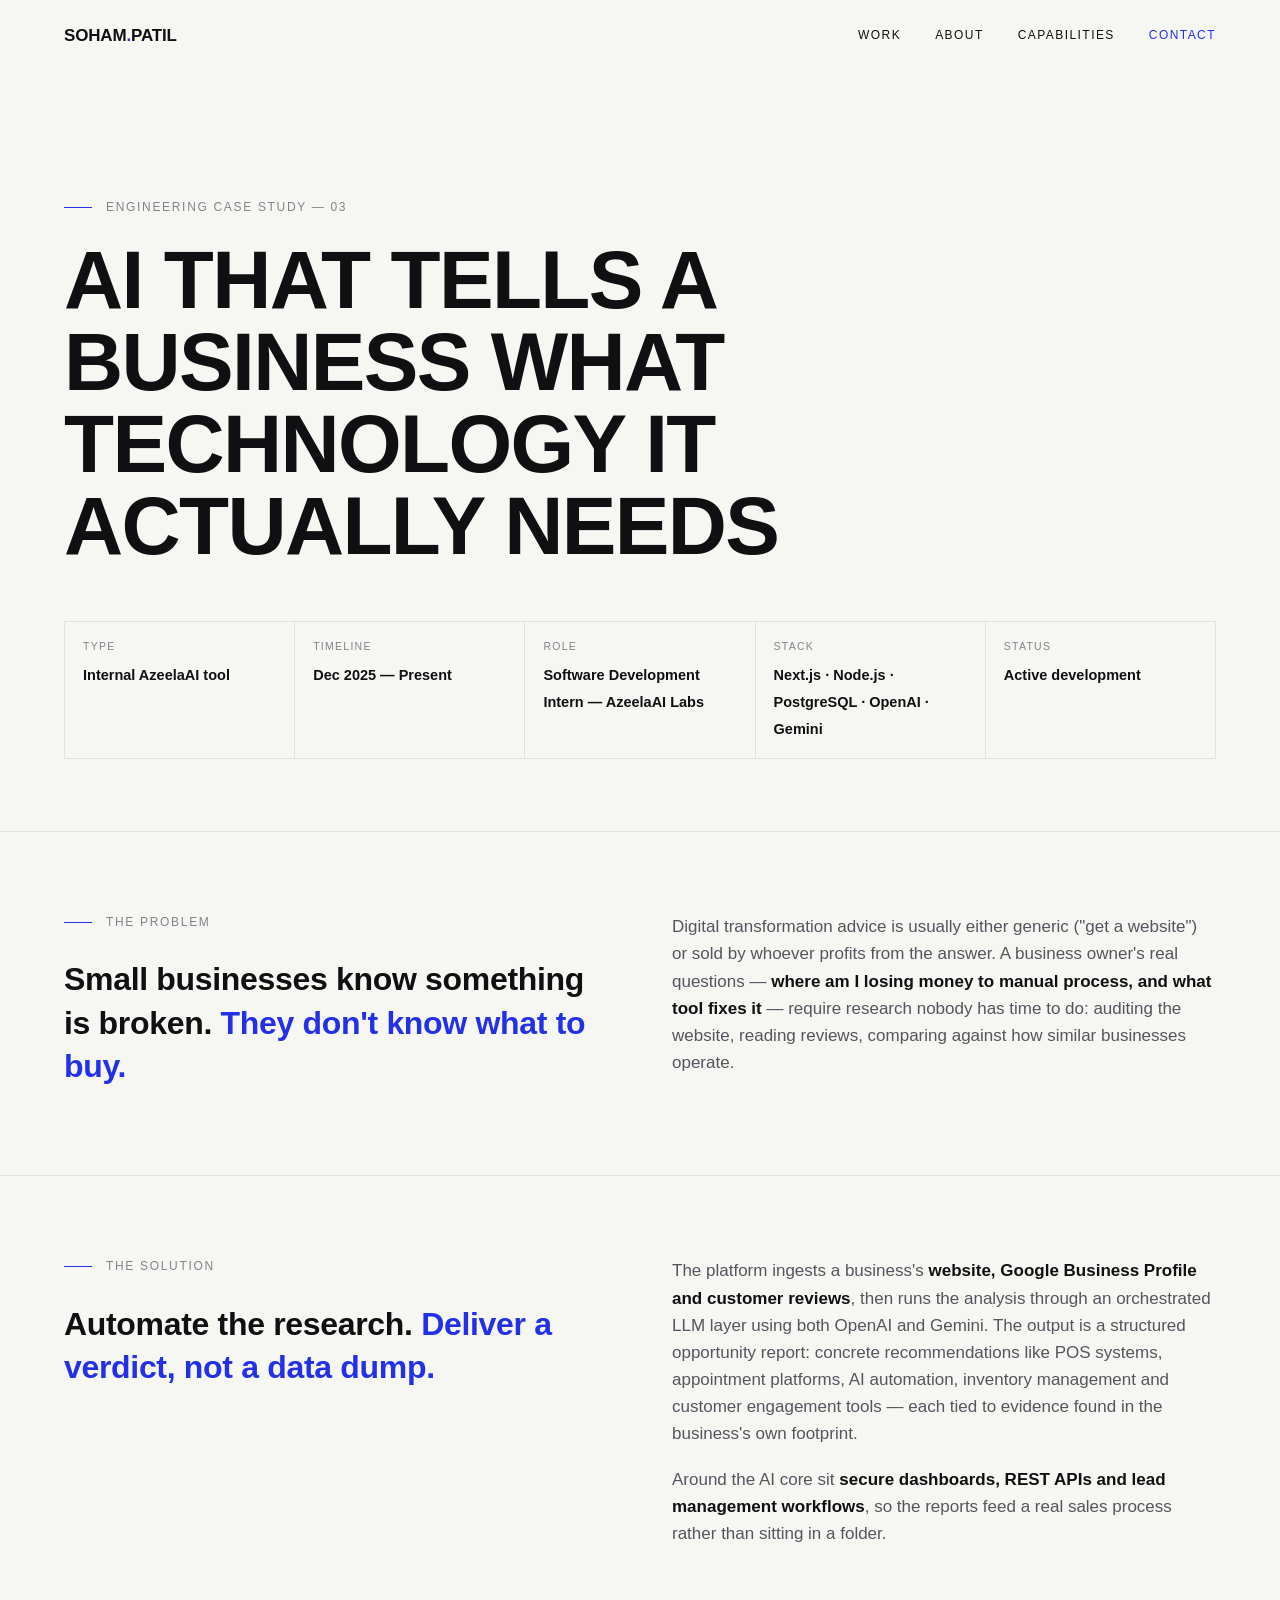
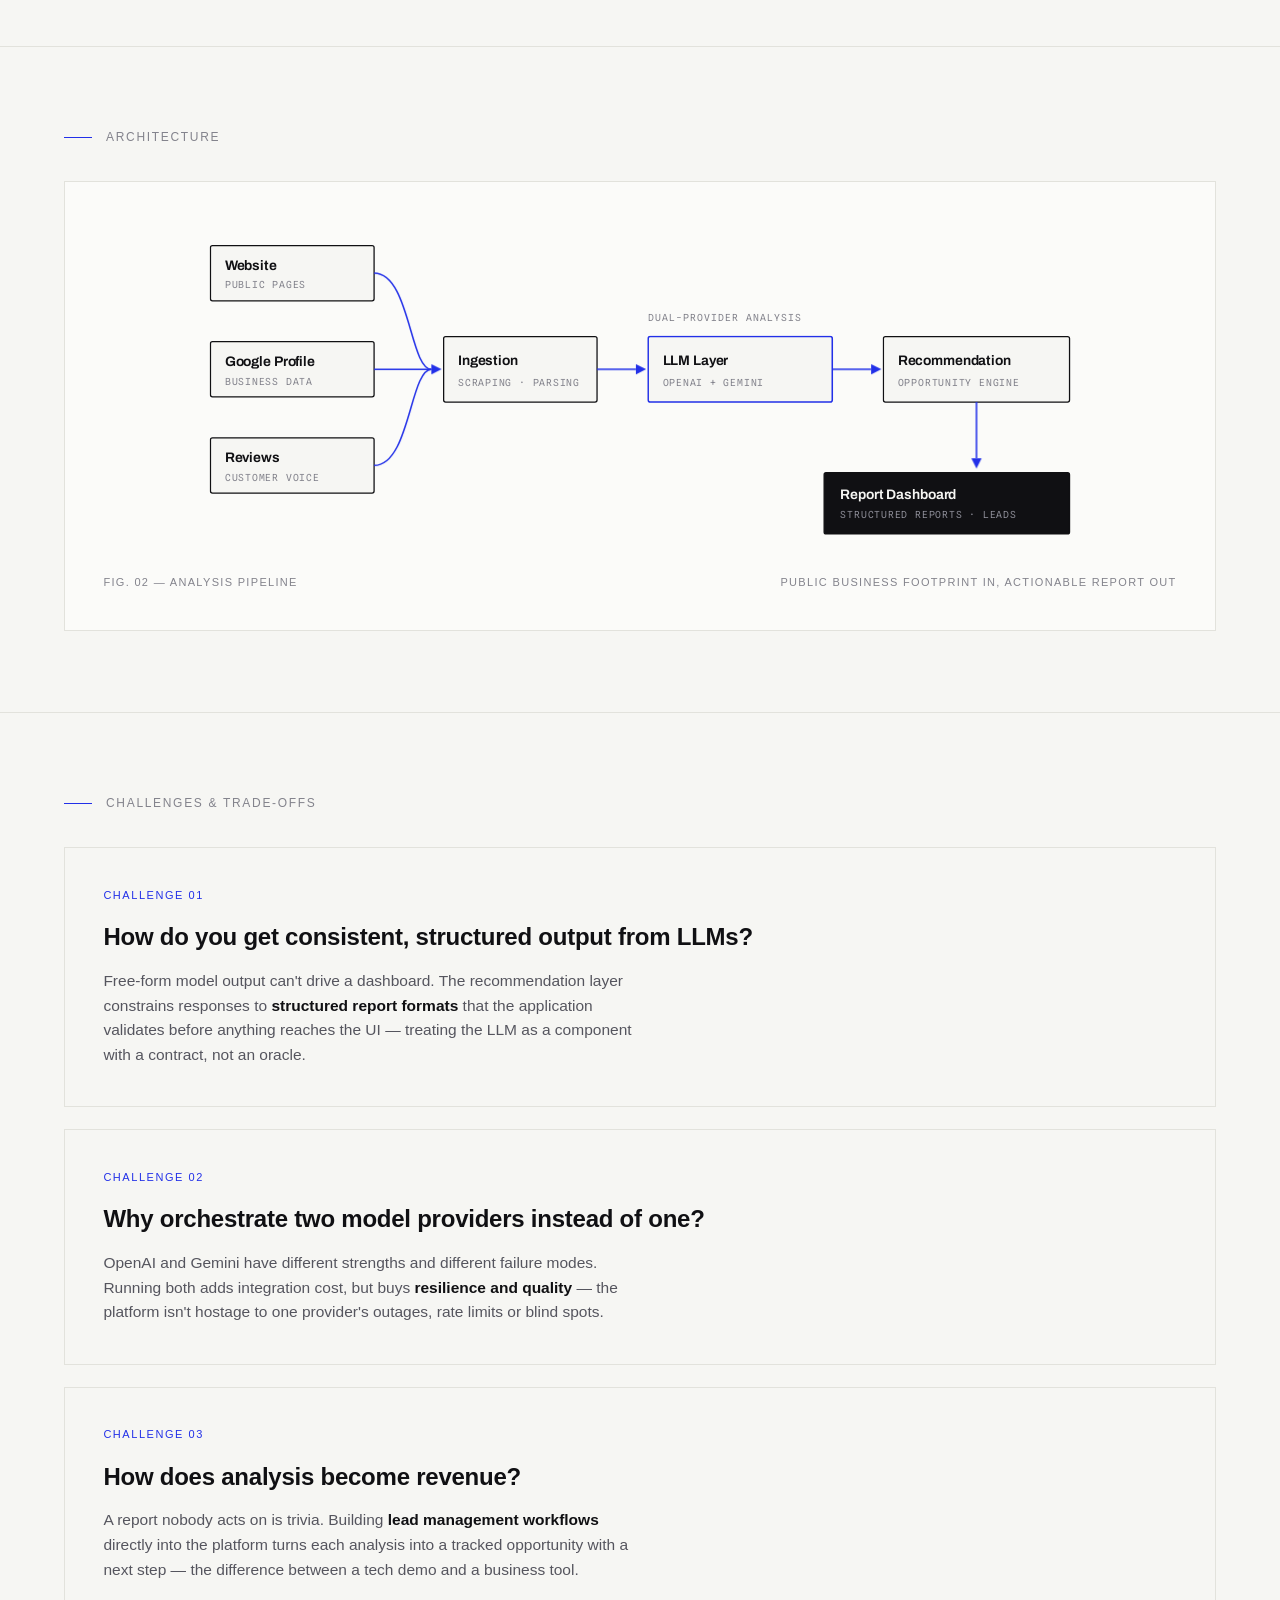
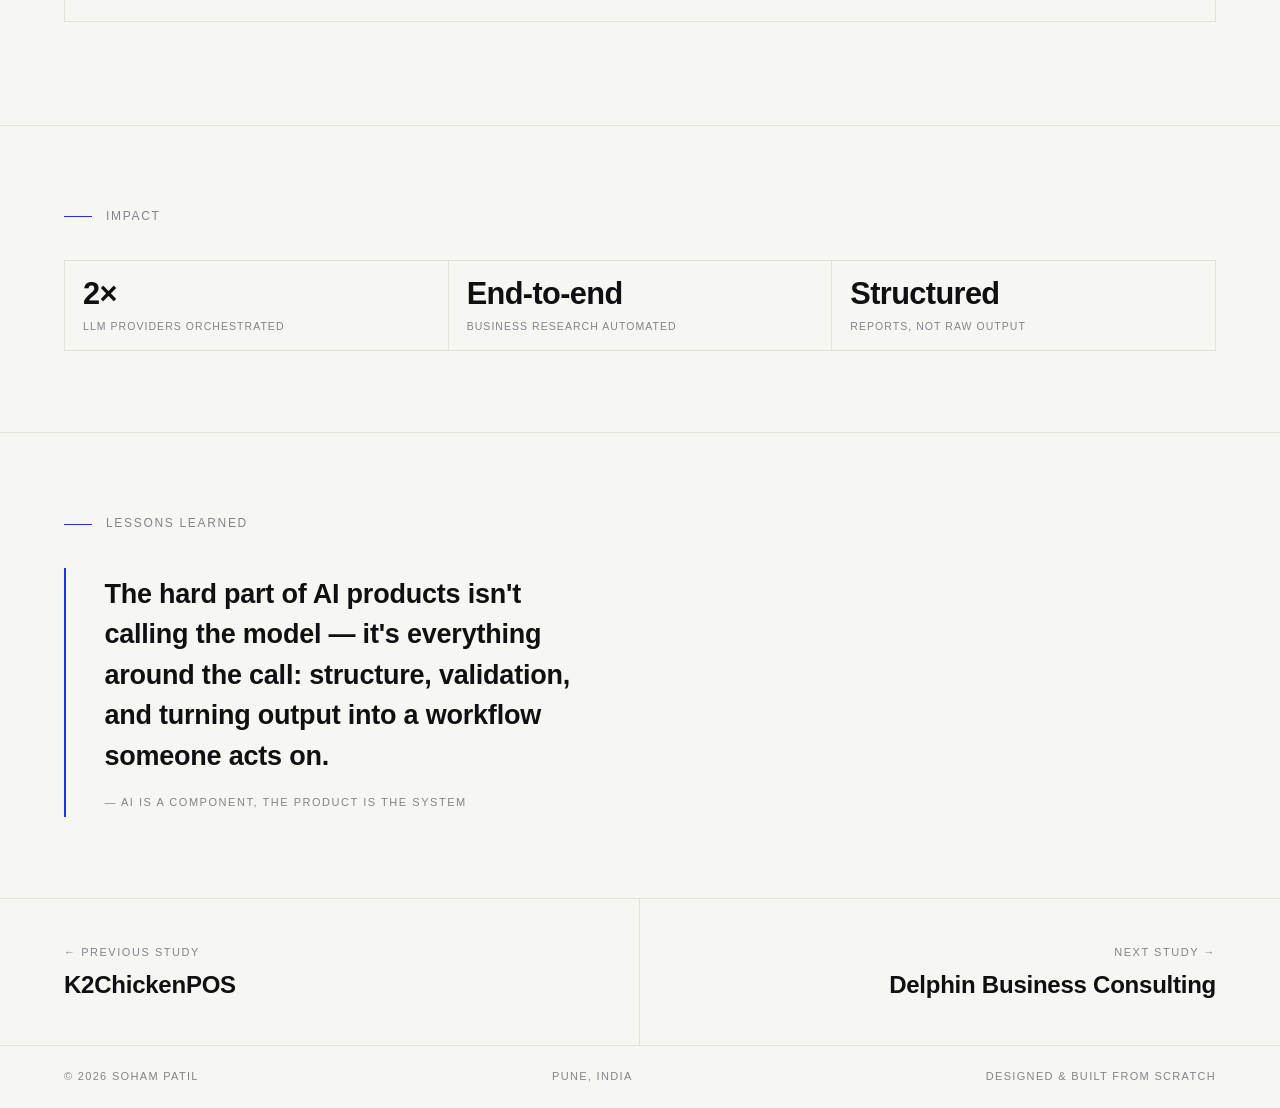
==== commit 7ae89257: "Update portfolio to match latest resume and live project links. Align experience, CGPA, and case stu" ====
--- a/case-ai-analyzer.html
+++ b/case-ai-analyzer.html
@@ -643,12 +643,12 @@
 </header>
 <section class="cs-hero">
   <div class="wrap">
-    <div class="eyebrow">Engineering Case Study — 02</div>
+    <div class="eyebrow">Engineering Case Study — 03</div>
     <h1>AI that tells a business what technology it actually needs</h1>
     <div class="cs-meta reveal">
-      <div><small>Type</small><span>Freelance product build</span></div>
-      <div><small>Timeline</small><span>May 2026 — Present</span></div>
-      <div><small>Role</small><span>Full-stack &amp; AI developer</span></div>
+      <div><small>Type</small><span>Internal AzeelaAI tool</span></div>
+      <div><small>Timeline</small><span>Dec 2025 — Present</span></div>
+      <div><small>Role</small><span>Software Development Intern — AzeelaAI Labs</span></div>
       <div><small>Stack</small><span>Next.js · Node.js · PostgreSQL · OpenAI · Gemini</span></div>
       <div><small>Status</small><span>Active development</span></div>
     </div>
@@ -829,7 +829,7 @@
 
 <div class="cs-nav">
   <a href="case-k2chickenpos.html"><small>← Previous study</small><b>K2ChickenPOS</b></a>
-  <a href="case-chicken-vicken.html"><small>Next study →</small><b>Chicken Vicken Ordering Platform</b></a>
+  <a href="case-delphin.html"><small>Next study →</small><b>Delphin Business Consulting</b></a>
 </div>
 
 <div id="lightbox" class="lightbox-modal">
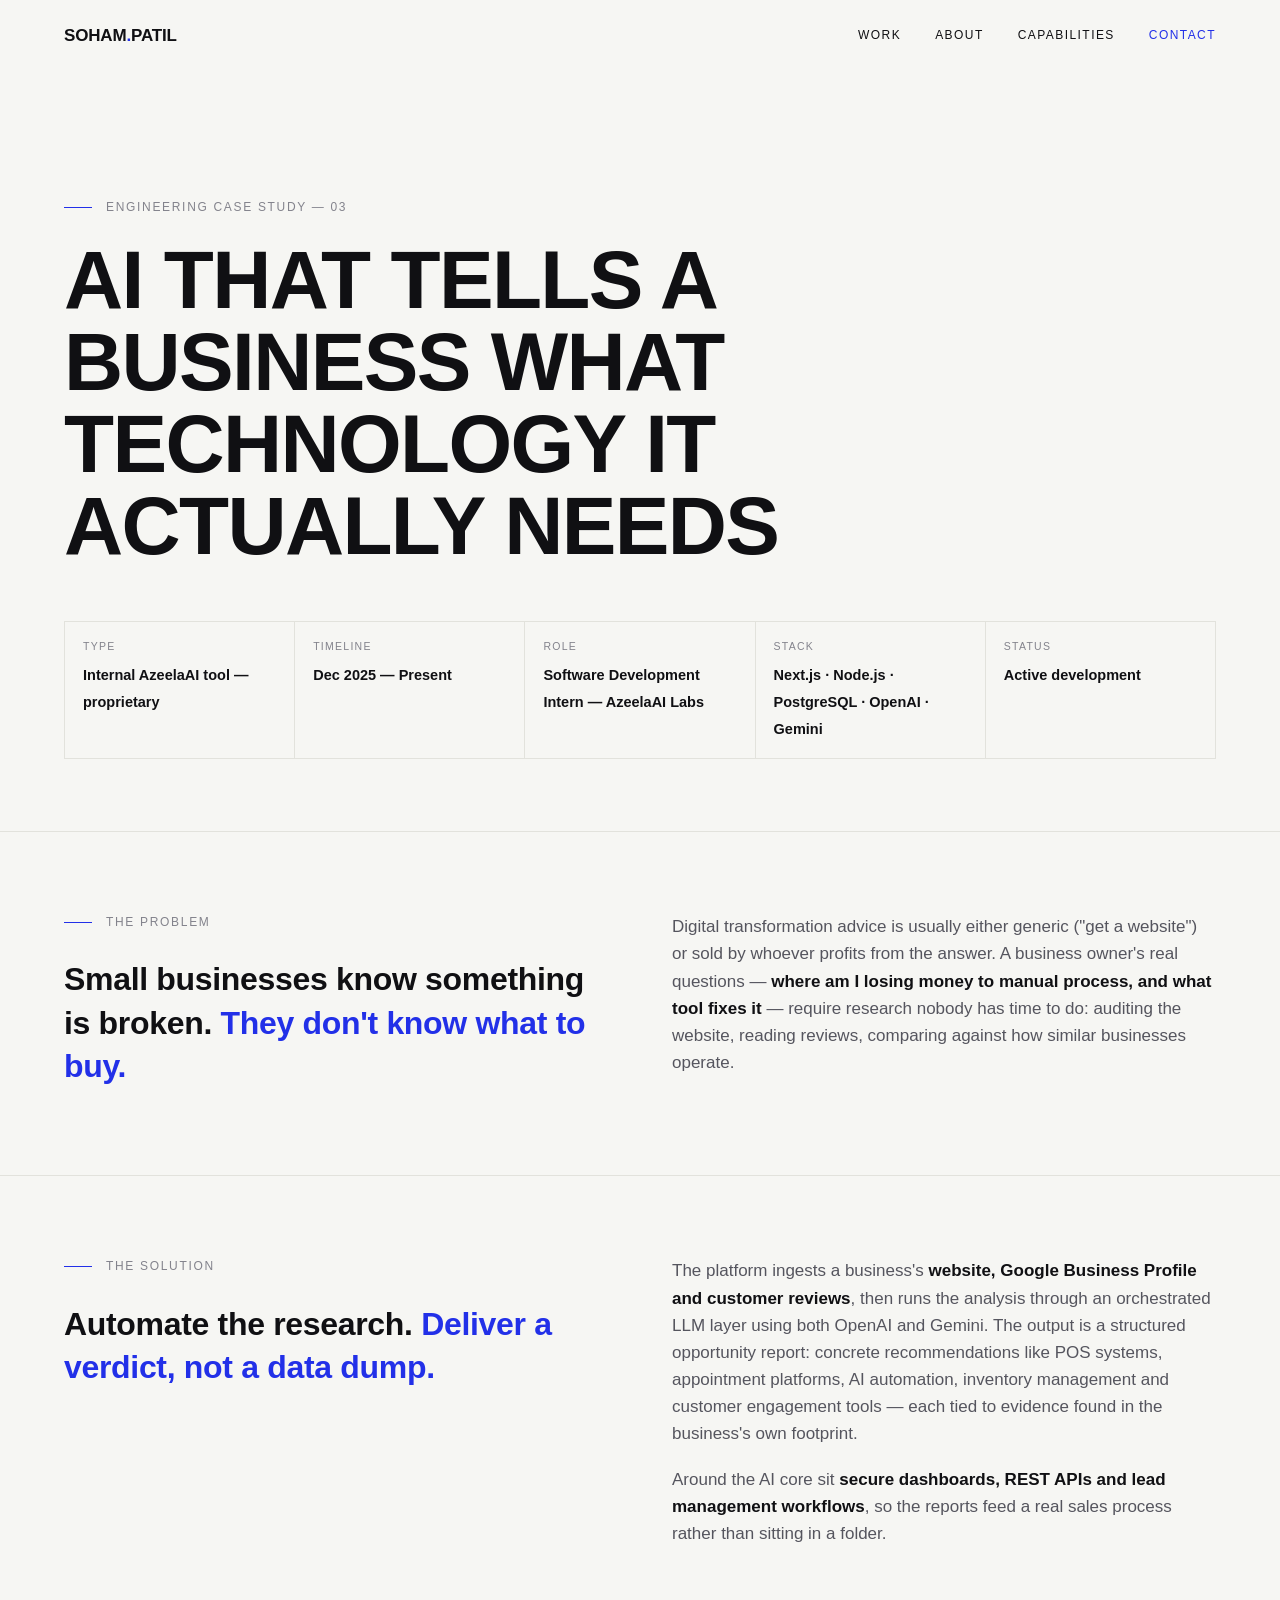
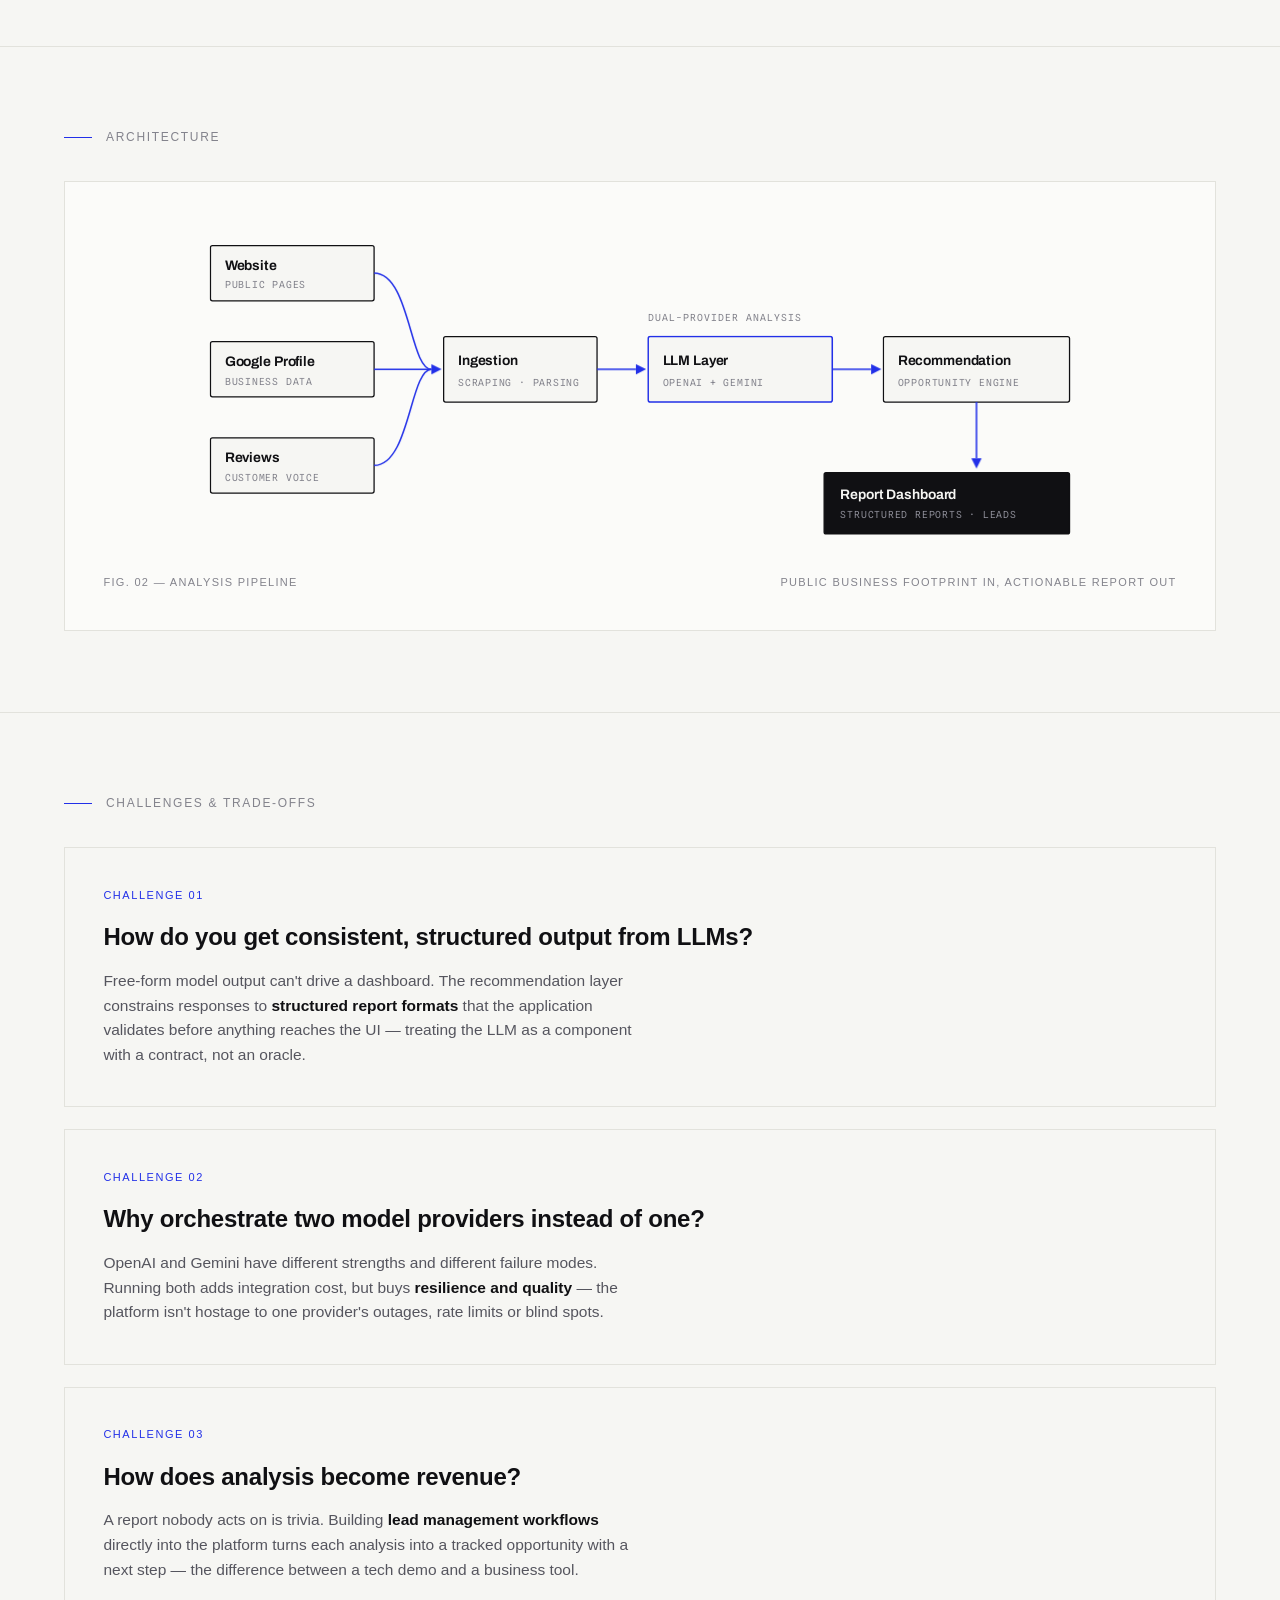
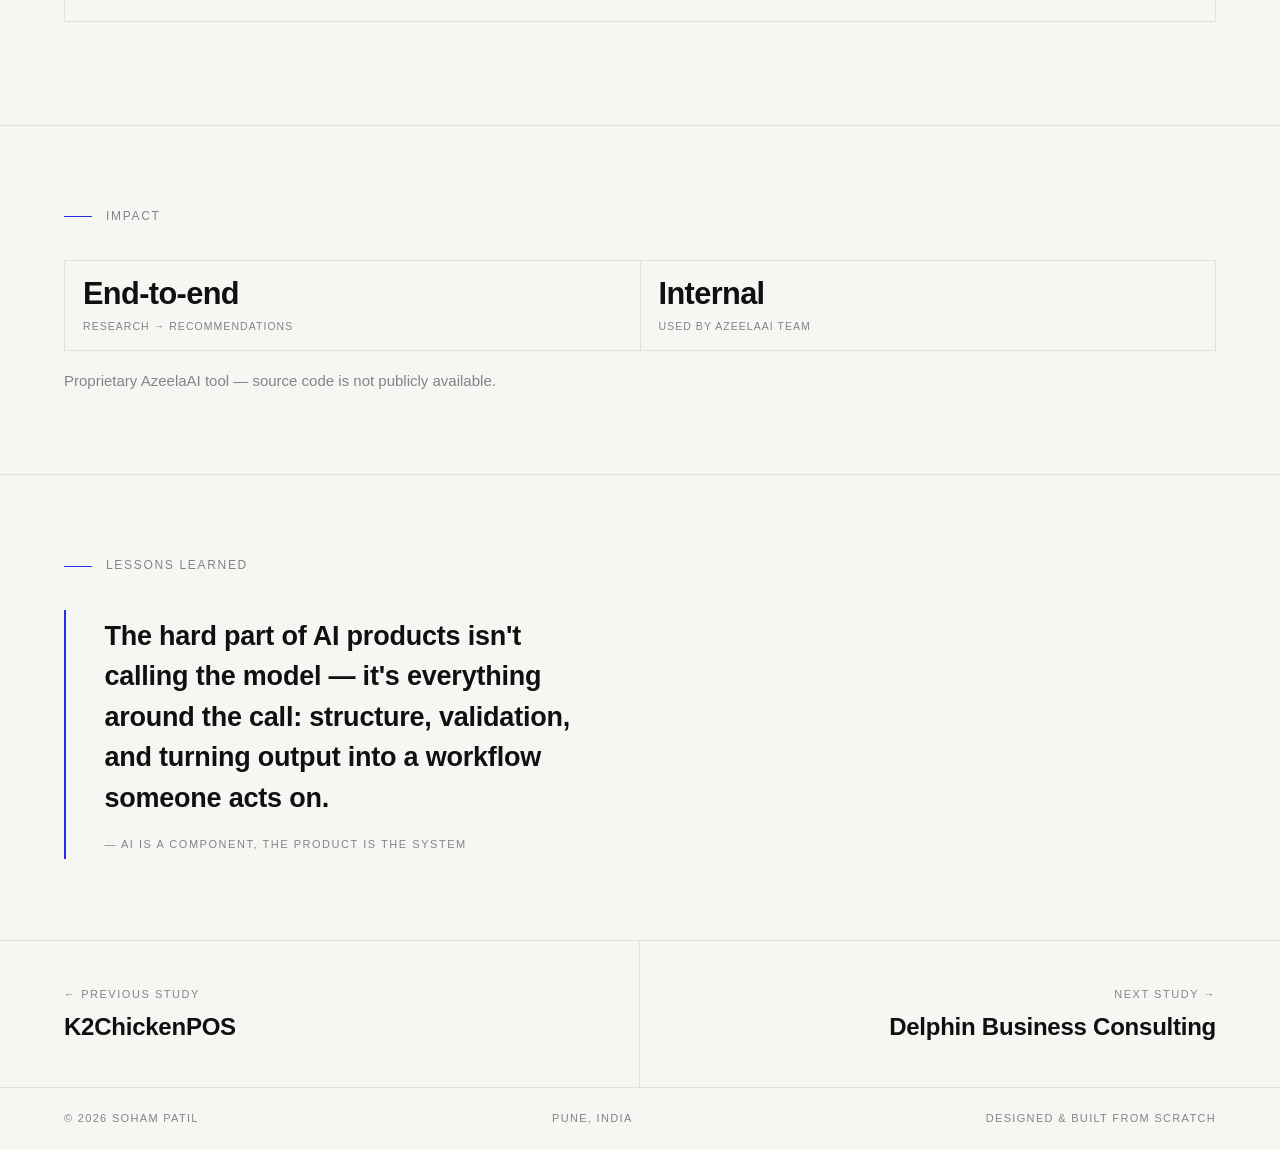
==== commit e2c8be33: "Tighten portfolio claims and leadership hierarchy for recruiter scrutiny. Host the resume as a stati" ====
--- a/case-ai-analyzer.html
+++ b/case-ai-analyzer.html
@@ -646,7 +646,7 @@
     <div class="eyebrow">Engineering Case Study — 03</div>
     <h1>AI that tells a business what technology it actually needs</h1>
     <div class="cs-meta reveal">
-      <div><small>Type</small><span>Internal AzeelaAI tool</span></div>
+      <div><small>Type</small><span>Internal AzeelaAI tool — proprietary</span></div>
       <div><small>Timeline</small><span>Dec 2025 — Present</span></div>
       <div><small>Role</small><span>Software Development Intern — AzeelaAI Labs</span></div>
       <div><small>Stack</small><span>Next.js · Node.js · PostgreSQL · OpenAI · Gemini</span></div>
@@ -806,12 +806,12 @@
 
 <section class="cs-section">
   <div class="wrap">
-    <div class="eyebrow" style="margin-bottom:34px">Impact</div>
-    <div class="metrics reveal" style="margin-bottom:0">
-      <div class="metric"><b>2×</b><small>LLM providers orchestrated</small></div>
-      <div class="metric"><b>End-to-end</b><small>Business research automated</small></div>
-      <div class="metric"><b>Structured</b><small>Reports, not raw output</small></div>
+        <div class="eyebrow" style="margin-bottom:34px">Impact</div>
+    <div class="metrics reveal" style="margin-bottom:18px">
+      <div class="metric"><b>End-to-end</b><small>Research → recommendations</small></div>
+      <div class="metric"><b>Internal</b><small>Used by AzeelaAI team</small></div>
     </div>
+    <p style="color:var(--fog);max-width:58ch;font-size:15px;">Proprietary AzeelaAI tool — source code is not publicly available.</p>
   </div>
 </section>
 
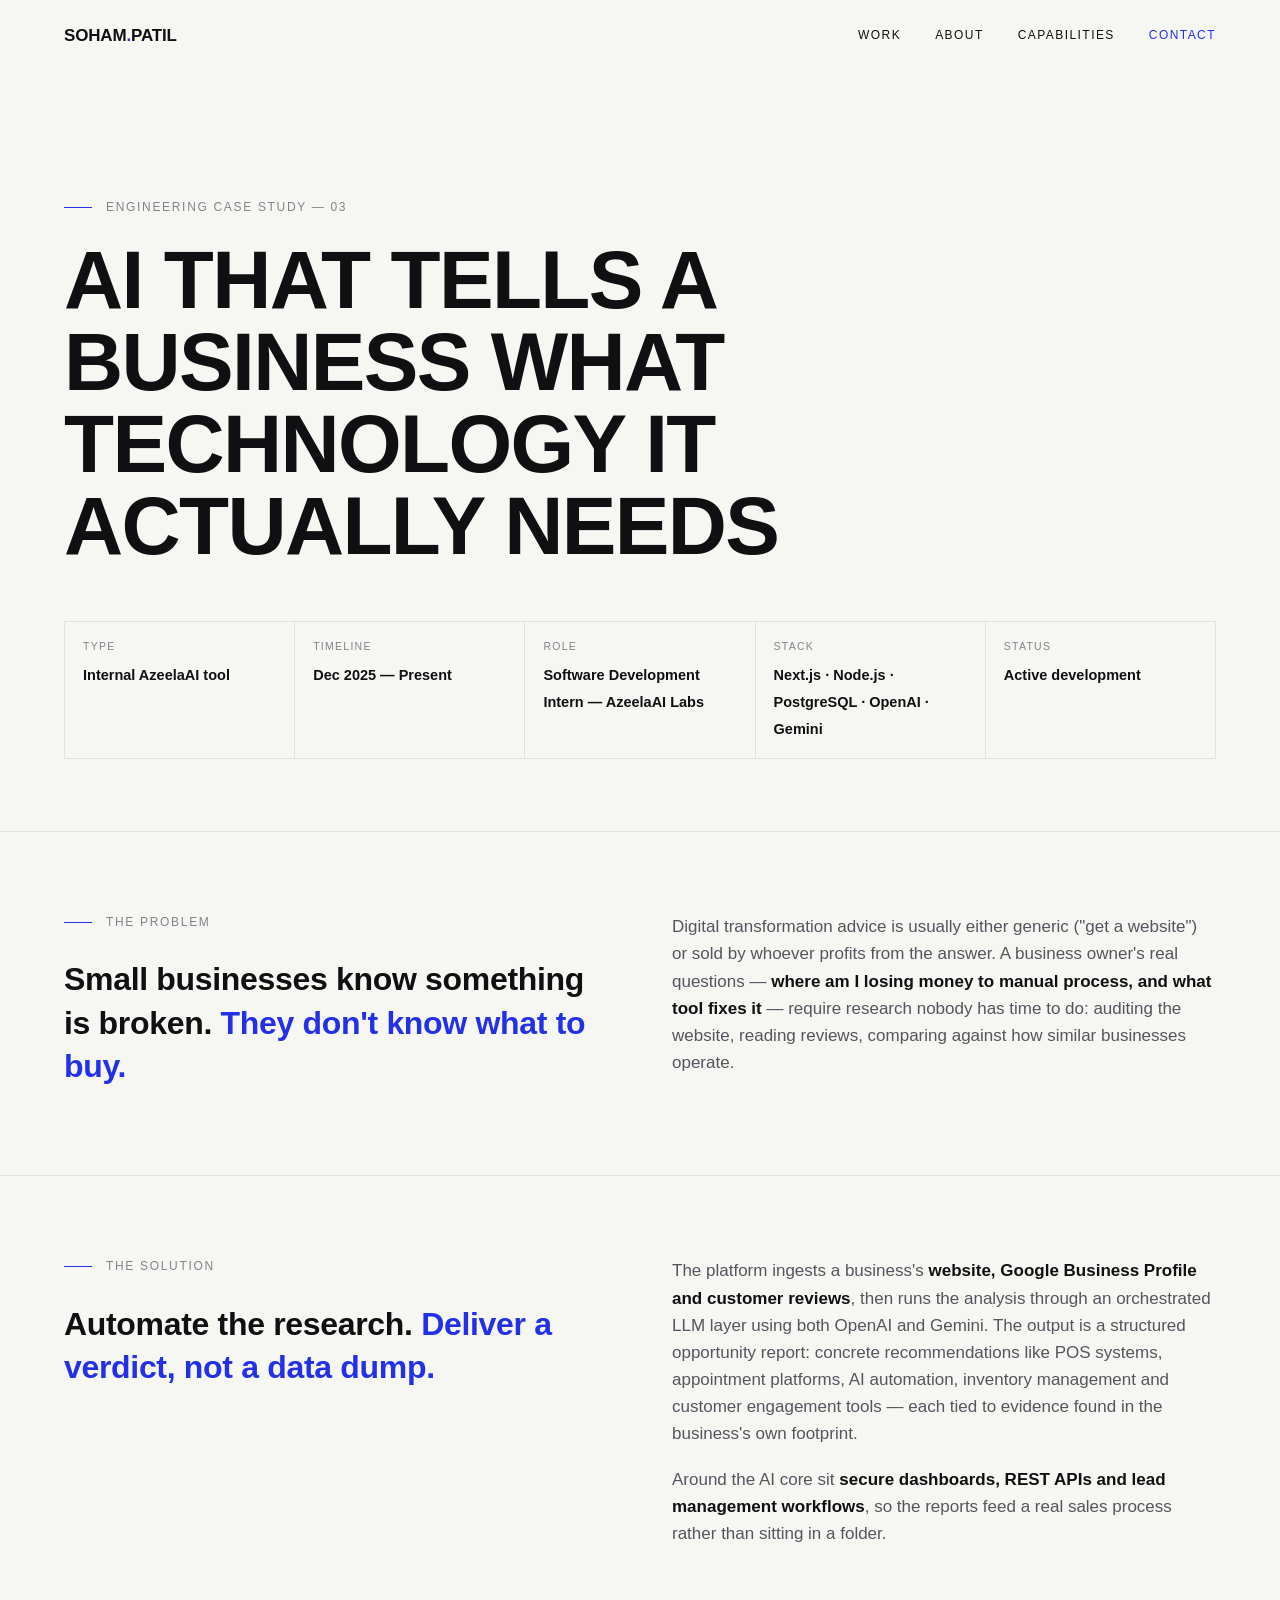
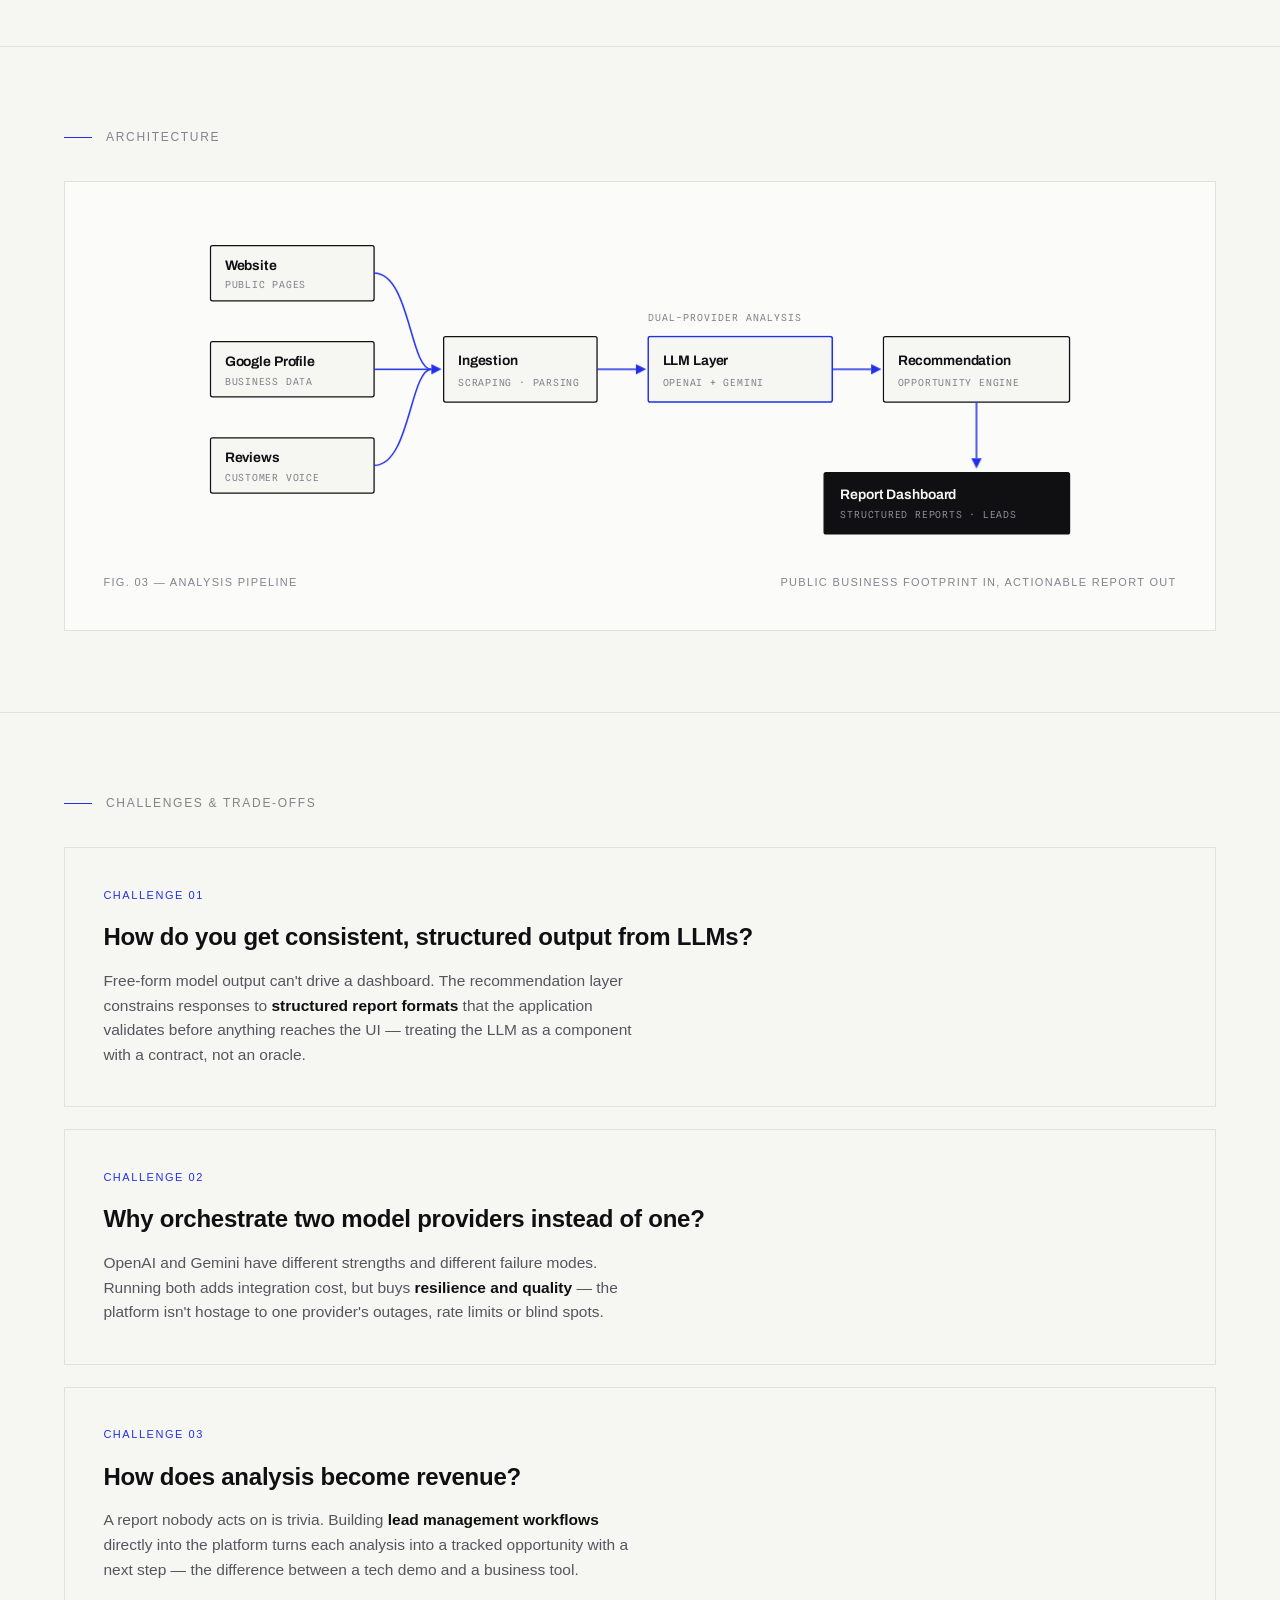
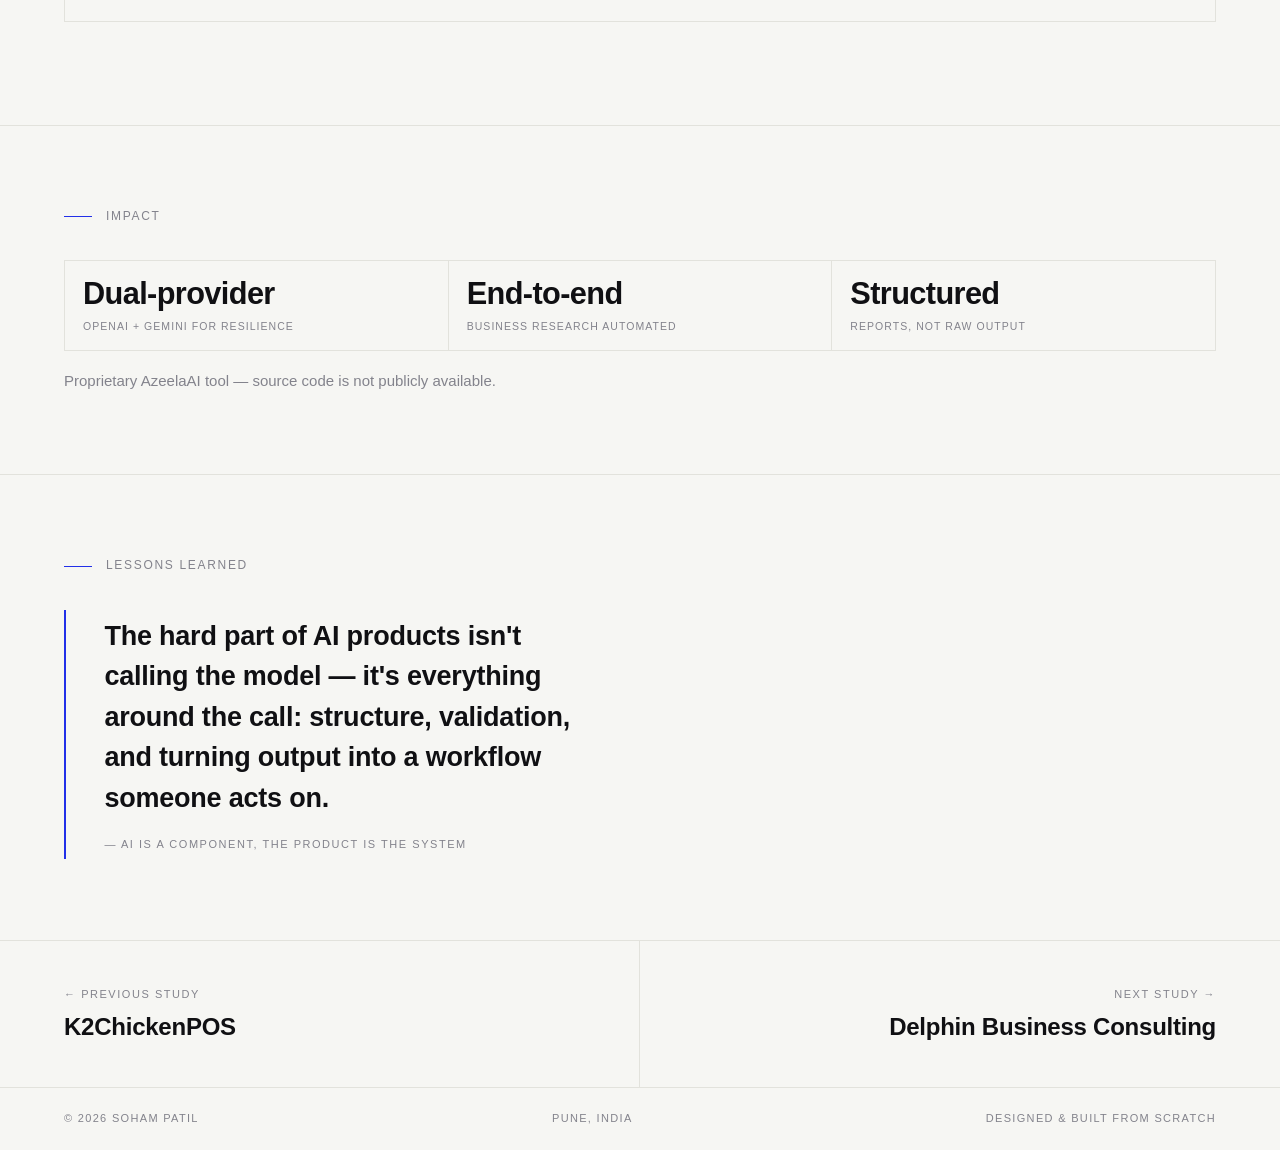
==== commit a8019c23: "Apply essential portfolio copy and figure-number fixes. Ground the About section in shipped work, re" ====
--- a/case-ai-analyzer.html
+++ b/case-ai-analyzer.html
@@ -646,7 +646,7 @@
     <div class="eyebrow">Engineering Case Study — 03</div>
     <h1>AI that tells a business what technology it actually needs</h1>
     <div class="cs-meta reveal">
-      <div><small>Type</small><span>Internal AzeelaAI tool — proprietary</span></div>
+      <div><small>Type</small><span>Internal AzeelaAI tool</span></div>
       <div><small>Timeline</small><span>Dec 2025 — Present</span></div>
       <div><small>Role</small><span>Software Development Intern — AzeelaAI Labs</span></div>
       <div><small>Stack</small><span>Next.js · Node.js · PostgreSQL · OpenAI · Gemini</span></div>
@@ -759,7 +759,7 @@
         <text class="dg-label" x="448" y="98">dual-provider analysis</text>
       </svg>
       <div class="diagram-caption">
-        <span>Fig. 02 — Analysis pipeline</span>
+        <span>Fig. 03 — Analysis pipeline</span>
         <span>Public business footprint in, actionable report out</span>
       </div>
     </div>
@@ -806,10 +806,11 @@
 
 <section class="cs-section">
   <div class="wrap">
-        <div class="eyebrow" style="margin-bottom:34px">Impact</div>
+    <div class="eyebrow" style="margin-bottom:34px">Impact</div>
     <div class="metrics reveal" style="margin-bottom:18px">
-      <div class="metric"><b>End-to-end</b><small>Research → recommendations</small></div>
-      <div class="metric"><b>Internal</b><small>Used by AzeelaAI team</small></div>
+      <div class="metric"><b>Dual-provider</b><small>OpenAI + Gemini for resilience</small></div>
+      <div class="metric"><b>End-to-end</b><small>Business research automated</small></div>
+      <div class="metric"><b>Structured</b><small>Reports, not raw output</small></div>
     </div>
     <p style="color:var(--fog);max-width:58ch;font-size:15px;">Proprietary AzeelaAI tool — source code is not publicly available.</p>
   </div>
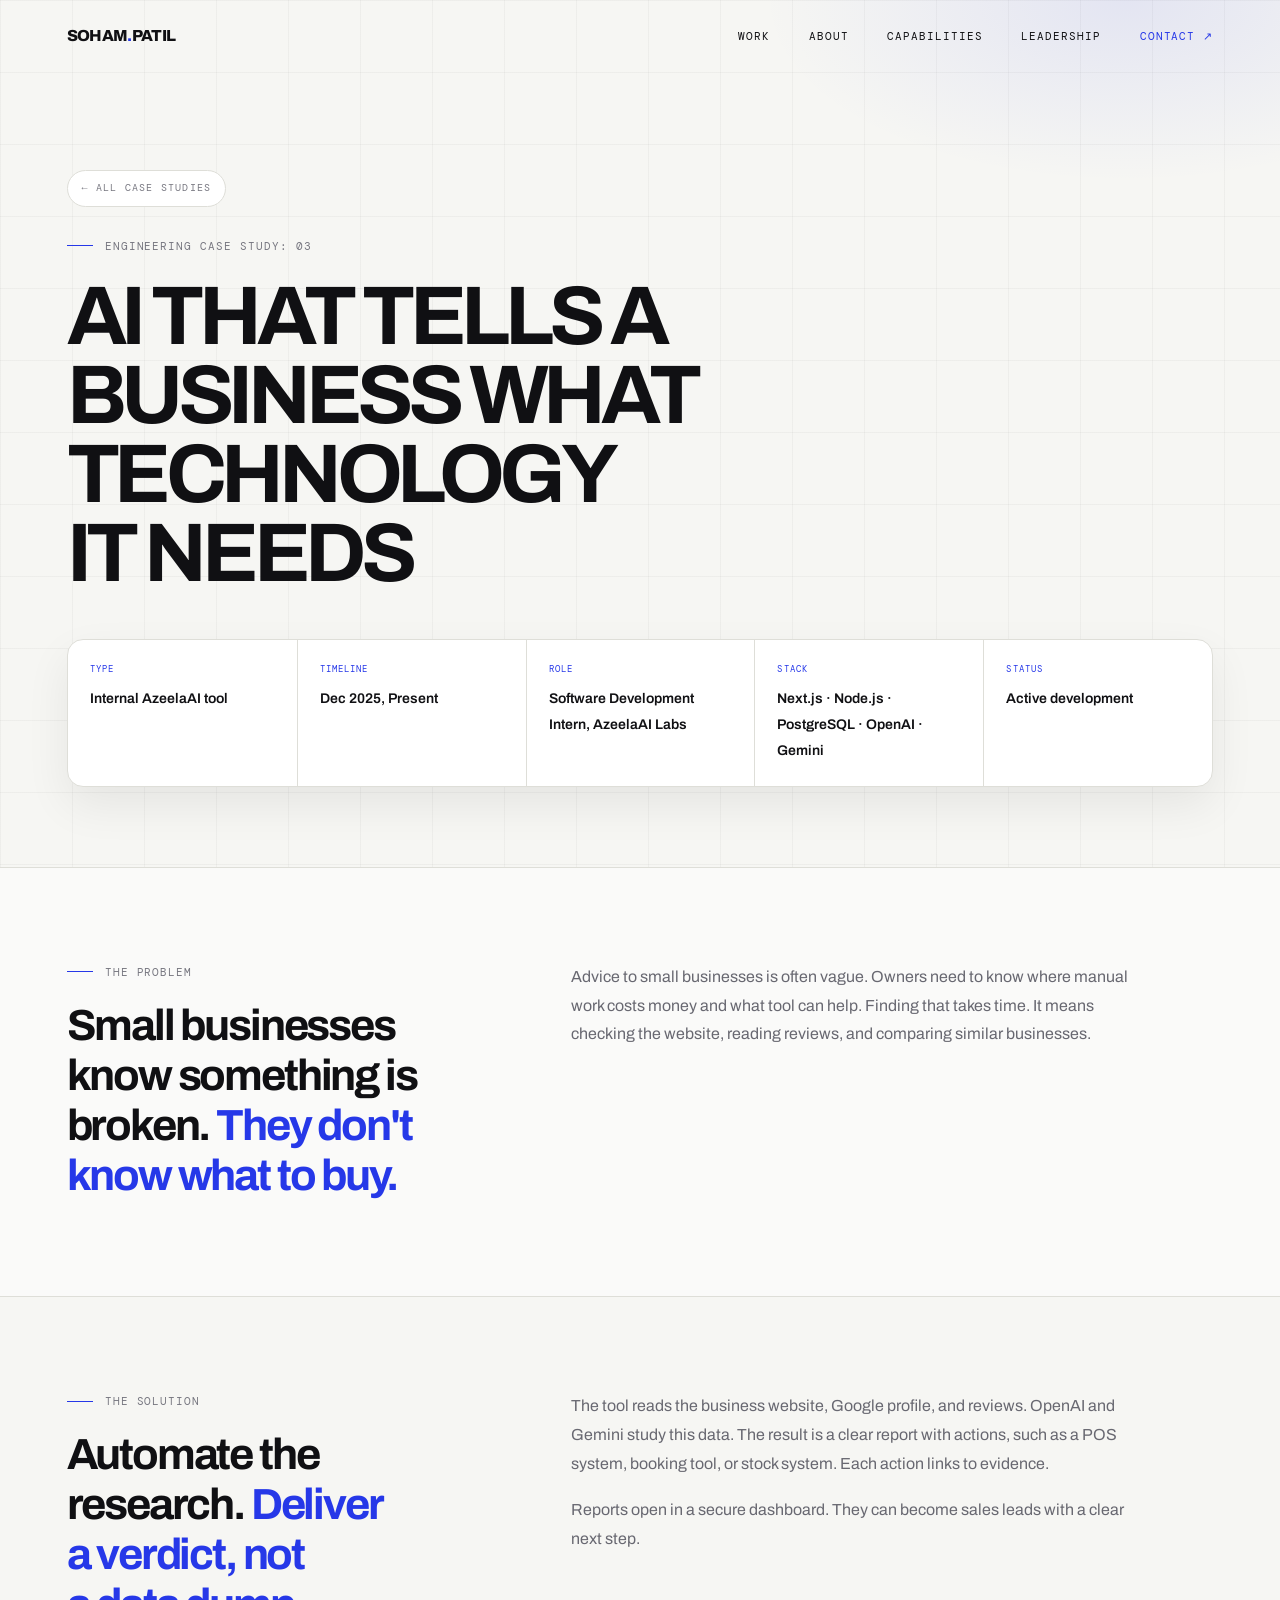
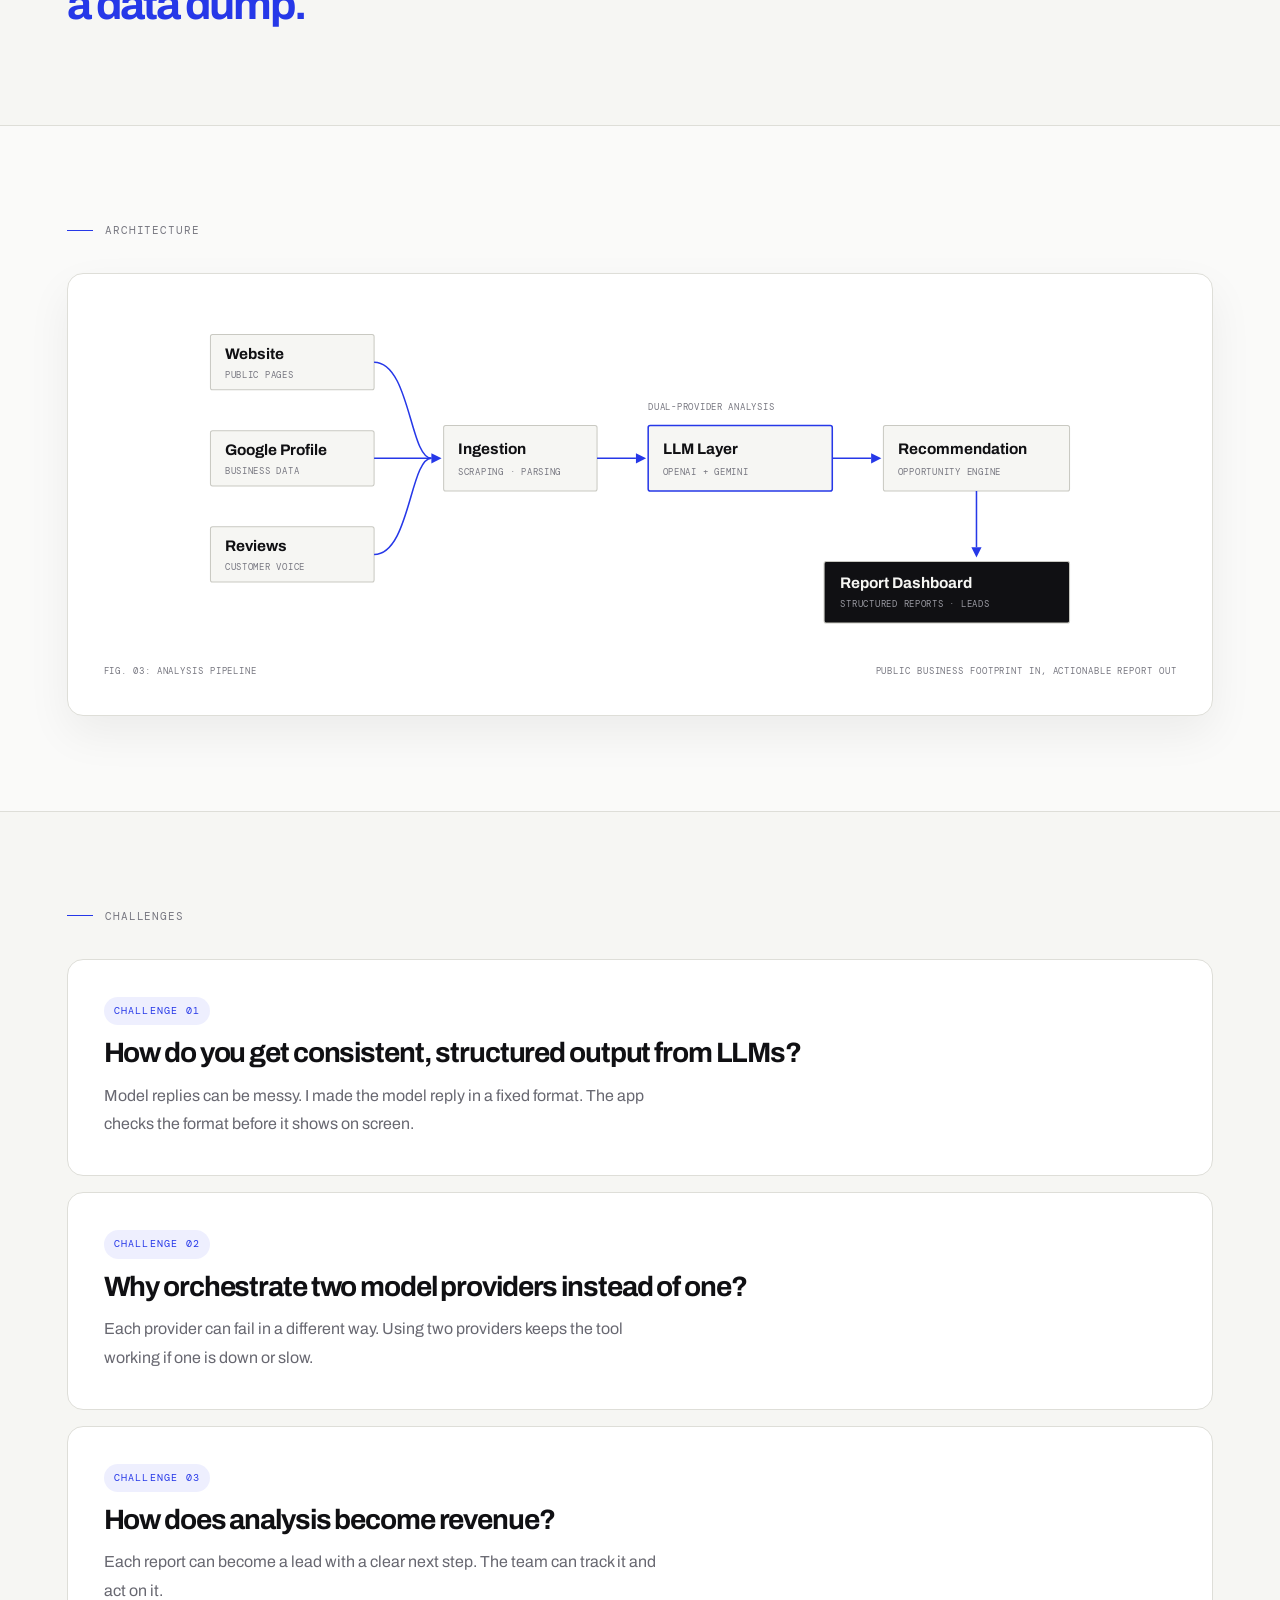
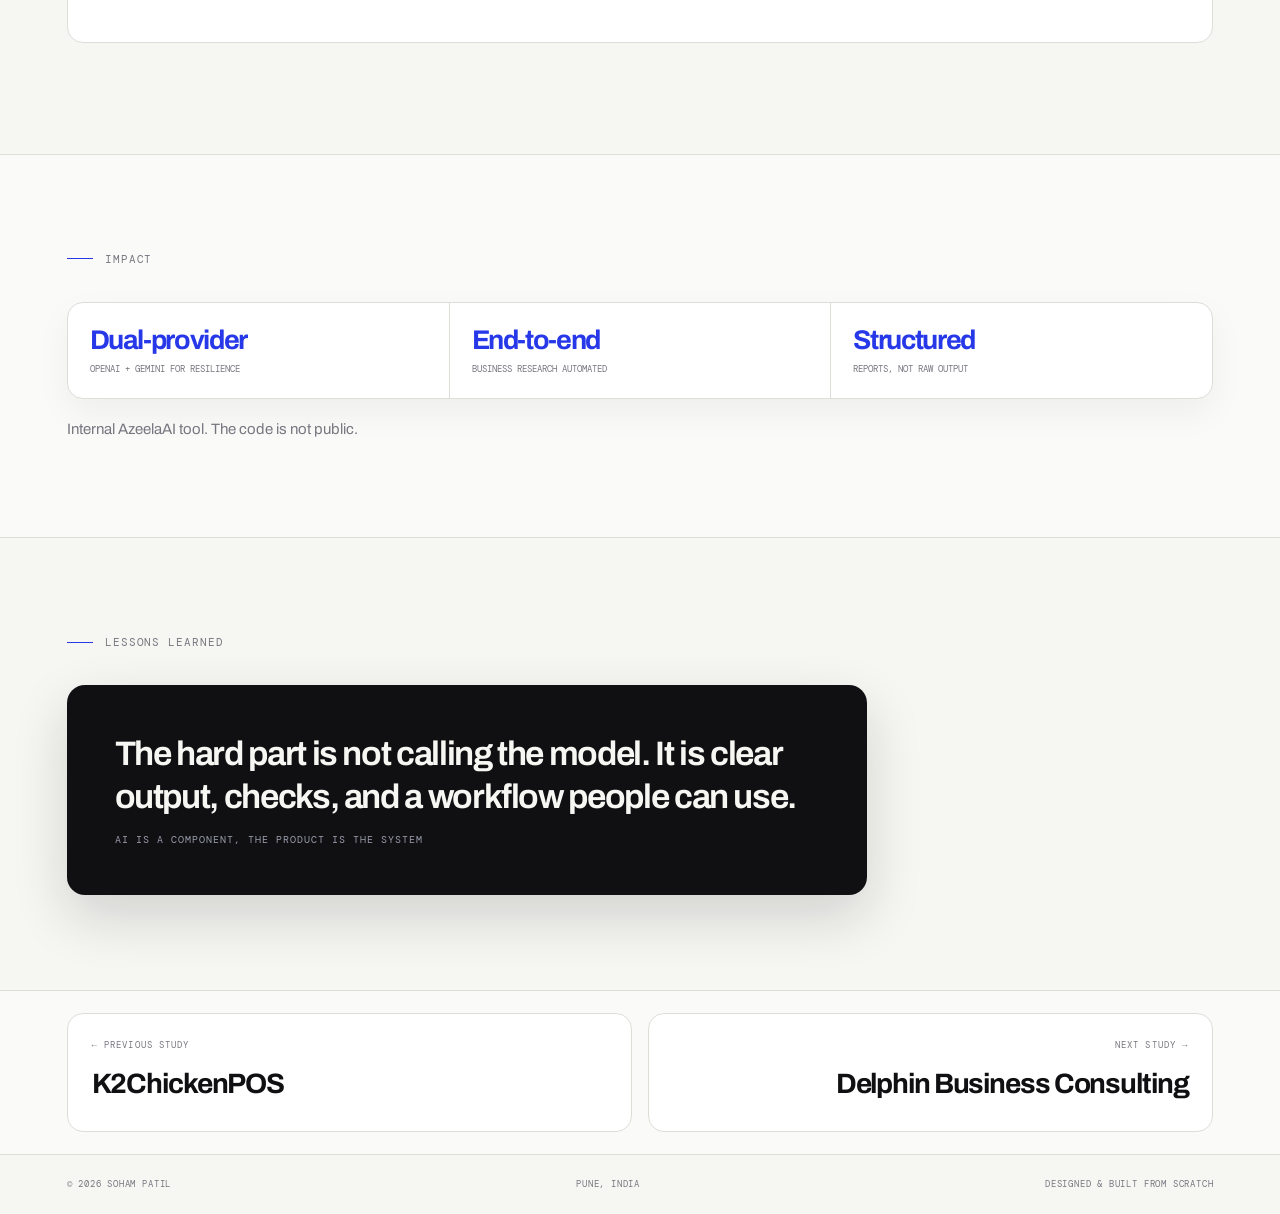
==== commit 31f3d01d: "Redesign portfolio with shared design system and plain, readable copy. Move to external CSS/JS with " ====
--- a/case-ai-analyzer.html
+++ b/case-ai-analyzer.html
@@ -3,652 +3,33 @@
 <head>
 <meta charset="UTF-8" />
 <meta name="viewport" content="width=device-width, initial-scale=1.0" />
-<title>AI Business Opportunity Analyzer — Engineering Case Study — Soham Patil</title>
+<title>AI Business Opportunity Analyzer, Engineering Case Study: Soham Patil</title>
 <meta name="description" content="An AI platform that analyzes a business's digital footprint and recommends the technology it actually needs. Architecture and trade-offs." />
-<link rel="preconnect" href="https://fonts.googleapis.com" />
-<link rel="preconnect" href="https://fonts.gstatic.com" crossorigin />
-<link href="https://fonts.googleapis.com/css2?family=Archivo:wdth,wght@62..125,100..900&family=Spline+Sans+Mono:wght@400;500&display=swap" rel="stylesheet" />
-<style>
-/* ============ TOKENS ============ */
-:root{
-  --gallery:#F6F6F3;
-  --ink:#101013;
-  --klein:#2230E8;
-  --fog:#83838C;
-  --hairline:#E2E2DC;
-  --ink-hairline:#26262C;
-  --display:'Lora',serif;
-  --body:'Inter',sans-serif;
-  --mono:'Inter',sans-serif;
-  --ease:cubic-bezier(.25,.46,.45,.94);
-  --gutter:clamp(20px,5vw,72px);
-}
-*{margin:0;padding:0;box-sizing:border-box;}
-html{scroll-behavior:smooth;}
-body{
-  background:var(--gallery);
-  color:var(--ink);
-  font-family:var(--body);
-  font-size:17px;
-  line-height:1.6;
-  -webkit-font-smoothing:antialiased;
-  overflow-x:hidden;
-}
-body.locked{overflow:hidden;}
-::selection{background:var(--klein);color:#fff;}
-a{color:inherit;text-decoration:none;}
-img{max-width:100%;display:block;}
-
-.wrap{max-width:1360px;margin:0 auto;padding:0 var(--gutter);}
-.wrap-narrow{max-width:960px;margin:0 auto;padding:0 var(--gutter);}
-.eyebrow{
-  font-family:var(--mono);
-  font-size:12px;
-  letter-spacing:.14em;
-  text-transform:uppercase;
-  color:var(--fog);
-  display:flex;align-items:center;gap:14px;
-}
-.eyebrow::before{content:'';width:28px;height:1px;background:var(--klein);}
-
-/* ============ INTRO OVERLAY ============ */
-#intro{
-  position:fixed;inset:0;z-index:100;
-  background:var(--ink);color:var(--gallery);
-  display:flex;flex-direction:column;justify-content:center;
-  padding:0 var(--gutter);
-  transition:transform 1.4s var(--ease);
-}
-#intro.lift{transform:translateY(-100%);}
-.intro-line{overflow:hidden;}
-.intro-line span{
-  display:block;
-  font-weight:700;
-  font-size:clamp(64px,15vw,220px);
-  line-height:.92;
-  letter-spacing:-.015em;
-  text-transform:uppercase;
-  transform:translateY(110%);
-  transition:transform 1.3s var(--ease);
-  opacity:1;
-}
-#intro.play .intro-line span{transform:translateY(0);}
-.intro-line:nth-child(2) span{transition-delay:.12s;}
-.intro-rule{
-  height:2px;width:0;background:var(--klein);
-  margin:34px 0 18px;
-  transition:width 1s var(--ease) .55s;
-}
-#intro.play .intro-rule{width:min(420px,60%);}
-.intro-meta{
-  font-family:var(--mono);font-size:12px;letter-spacing:.16em;
-  text-transform:uppercase;color:#6C6C76;
-  opacity:0;transform:translateY(10px);
-  transition:opacity .7s ease .8s,transform .7s var(--ease) .8s;
-  display:flex;gap:40px;flex-wrap:wrap;
-}
-#intro.play .intro-meta{opacity:1;transform:none;}
-
-/* ============ NAV ============ */
-header{
-  position:fixed;top:0;left:0;right:0;z-index:50;
-  padding:22px var(--gutter);
-  display:flex;justify-content:space-between;align-items:center;
-  opacity:0;transform:translateY(-12px);
-  transition:opacity .8s ease,transform .8s var(--ease),background .3s ease,padding .3s ease;
-}
-body.ready header{opacity:1;transform:none;}
-header.scrolled{
-  background:rgba(246,246,243,.82);
-  backdrop-filter:blur(14px);-webkit-backdrop-filter:blur(14px);
-  padding:14px var(--gutter);
-  border-bottom:1px solid var(--hairline);
-}
-.logo{
-  font-weight:800;
-  text-transform:uppercase;letter-spacing:-.01em;font-size:17px;
-}
-.logo em{font-style:normal;color:var(--klein);}
-nav{display:flex;gap:34px;}
-nav a{
-  font-family:var(--mono);font-size:12px;letter-spacing:.12em;text-transform:uppercase;
-  position:relative;padding:4px 0;color:var(--ink);
-}
-nav a::after{
-  content:'';position:absolute;left:0;bottom:0;height:1px;width:100%;
-  background:var(--klein);transform:scaleX(0);transform-origin:right;
-  transition:transform .4s var(--ease);
-}
-nav a:hover::after{transform:scaleX(1);transform-origin:left;}
-.nav-cta{color:var(--klein) !important;}
-.menu-btn{
-  display:none;background:none;border:none;cursor:pointer;z-index:70;
-  font-family:var(--mono);font-size:12px;letter-spacing:.14em;text-transform:uppercase;
-  color:var(--ink);
-}
-
-/* ============ HERO (landing) ============ */
-.hero{
-  min-height:100svh;
-  display:flex;flex-direction:column;justify-content:flex-end;
-  padding:0 var(--gutter) clamp(48px,8vh,90px);
-  position:relative;
-}
-.hero h1{
-  font-weight:800;
-  ;
-  font-size:clamp(44px,8.6vw,132px);
-  line-height:.98;
-  letter-spacing:-.02em;
-  text-transform:uppercase;
-  max-width:15ch;
-}
-.hero h1 .line{display:block;overflow:hidden;}
-.hero h1 .line i{
-  font-style:normal;display:block;
-  transform:translateY(110%);
-  transition:transform 1.1s var(--ease);
-}
-body.ready .hero h1 .line i{transform:none;}
-body.ready .hero h1 .line:nth-child(2) i{transition-delay:.08s;}
-body.ready .hero h1 .line:nth-child(3) i{transition-delay:.16s;}
-.hero h1 em{font-style:normal;color:var(--klein);}
-.hero-foot{
-  display:flex;justify-content:space-between;align-items:flex-end;gap:40px;
-  margin-top:clamp(32px,5vh,56px);flex-wrap:wrap;
-  opacity:0;transform:translateY(16px);
-  transition:opacity .9s ease .35s,transform .9s var(--ease) .35s;
-}
-body.ready .hero-foot{opacity:1;transform:none;}
-.hero-foot p{max-width:44ch;color:var(--fog);font-size:16px;}
-.hero-foot p strong{color:var(--ink);font-weight:600;}
-.scroll-hint{
-  font-family:var(--mono);font-size:11px;letter-spacing:.16em;text-transform:uppercase;
-  color:var(--fog);display:flex;align-items:center;gap:12px;white-space:nowrap;
-}
-.scroll-hint::after{
-  content:'';width:1px;height:44px;background:var(--ink);
-  animation:drip 2.2s var(--ease) infinite;
-  transform-origin:top;
-}
-@keyframes drip{0%{transform:scaleY(0);transform-origin:top;}45%{transform:scaleY(1);transform-origin:top;}55%{transform:scaleY(1);transform-origin:bottom;}100%{transform:scaleY(0);transform-origin:bottom;}}
-
-/* ============ TICKER STRIP ============ */
-.strip{
-  border-top:1px solid var(--hairline);border-bottom:1px solid var(--hairline);
-  padding:18px 0;overflow:hidden;
-}
-.strip-track{
-  display:flex;gap:64px;width:max-content;
-  animation:ticker 34s linear infinite;
-}
-.strip:hover .strip-track{animation-play-state:paused;}
-.strip-track span{
-  font-family:var(--mono);font-size:12px;letter-spacing:.14em;text-transform:uppercase;
-  color:var(--fog);white-space:nowrap;display:flex;align-items:center;gap:64px;
-}
-.strip-track span::after{content:'◆';color:var(--klein);font-size:8px;}
-@keyframes ticker{to{transform:translateX(-50%);}}
-
-/* ============ SECTIONS ============ */
-section{padding:clamp(90px,14vh,160px) 0;}
-.section-head{
-  display:flex;justify-content:space-between;align-items:flex-end;
-  margin-bottom:clamp(48px,8vh,84px);gap:32px;flex-wrap:wrap;
-}
-.section-head h2{
-  font-weight:800;
-  font-size:clamp(36px,5.6vw,80px);line-height:1;
-  letter-spacing:-.02em;text-transform:uppercase;margin-top:18px;
-}
-.section-head .count{
-  font-family:var(--mono);font-size:13px;color:var(--fog);letter-spacing:.1em;
-}
-.reveal{opacity:0;transform:translateY(34px);transition:opacity .9s ease,transform .9s var(--ease);}
-.reveal.in{opacity:1;transform:none;}
-
-/* ============ WORK (landing) ============ */
-.case{
-  display:grid;
-  grid-template-columns:minmax(0,1.05fr) minmax(0,1fr);
-  gap:clamp(32px,5vw,80px);
-  padding:clamp(44px,7vh,72px) 0;
-  border-top:1px solid var(--hairline);
-  align-items:start;
-}
-.case:last-of-type{border-bottom:1px solid var(--hairline);}
-.case-left{position:sticky;top:110px;}
-.case-idx{
-  font-family:var(--mono);font-size:12px;color:var(--klein);letter-spacing:.14em;
-  margin-bottom:18px;display:block;
-}
-.case h3{
-  font-weight:750;
-  font-size:clamp(28px,3.6vw,52px);line-height:1.04;letter-spacing:-.015em;
-  margin-bottom:16px;
-}
-.case h3 a{transition:color .3s ease;}
-.case h3 a:hover{color:var(--klein);}
-.case-role{
-  font-family:var(--mono);font-size:12px;letter-spacing:.1em;text-transform:uppercase;
-  color:var(--fog);
-}
-.case-desc{color:var(--fog);margin:22px 0 26px;max-width:52ch;}
-.case-desc strong{color:var(--ink);font-weight:600;}
-.metrics{display:grid;grid-template-columns:repeat(auto-fit,minmax(150px,1fr));gap:1px;background:var(--hairline);border:1px solid var(--hairline);margin-bottom:26px;}
-.metric{background:var(--gallery);padding:18px 18px 16px;transition:background .35s ease;}
-.metric:hover{background:#EFEFEA;}
-.metric b{
-  display:block;font-weight:800;
-  font-size:clamp(24px,2.4vw,34px);letter-spacing:-.02em;line-height:1;
-}
-.metric small{
-  font-family:var(--mono);font-size:10.5px;letter-spacing:.1em;text-transform:uppercase;
-  color:var(--fog);display:block;margin-top:8px;
-}
-.tags{display:flex;flex-wrap:wrap;gap:8px 18px;margin-bottom:26px;}
-.tags span{
-  font-family:var(--mono);font-size:11.5px;letter-spacing:.08em;color:var(--fog);
-}
-.tags span::before{content:'/ ';color:var(--klein);}
-.case-links{display:flex;gap:26px;flex-wrap:wrap;}
-.arrow-link{
-  font-family:var(--mono);font-size:12px;letter-spacing:.12em;text-transform:uppercase;
-  display:inline-flex;align-items:center;gap:8px;color:var(--ink);
-  border-bottom:1px solid var(--ink);padding-bottom:3px;
-  transition:color .3s ease,border-color .3s ease,gap .3s var(--ease);
-  background:none;cursor:pointer;
-}
-.arrow-link:hover{color:var(--klein);border-color:var(--klein);gap:14px;}
-.arrow-link::after{content:'→';}
-.arrow-link.back::after{content:none;}
-.arrow-link.back::before{content:'←';}
-
-/* ============ ABOUT (ink panel) ============ */
-.about{background:var(--ink);color:var(--gallery);}
-.about .eyebrow{color:#6C6C76;}
-.about-grid{
-  display:grid;grid-template-columns:minmax(0,1.15fr) minmax(0,.85fr);
-  gap:clamp(40px,6vw,100px);align-items:start;
-}
-.about h2{
-  font-weight:750;
-  font-size:clamp(30px,4.2vw,58px);line-height:1.12;letter-spacing:-.015em;
-  margin-top:22px;
-}
-.about h2 em{font-style:normal;color:var(--klein);}
-.about-side p{color:#A9A9B2;margin-bottom:20px;max-width:44ch;}
-.about-side p strong{color:var(--gallery);font-weight:600;}
-.facts{margin-top:40px;border-top:1px solid var(--ink-hairline);}
-.fact{
-  display:flex;justify-content:space-between;gap:24px;
-  padding:16px 0;border-bottom:1px solid var(--ink-hairline);
-  font-family:var(--mono);font-size:12.5px;letter-spacing:.06em;
-}
-.fact span:first-child{color:#6C6C76;text-transform:uppercase;}
-
-/* portrait */
-.portrait{
-  margin-top:44px;max-width:320px;
-  border:1px solid var(--ink-hairline);
-  padding:10px;
-  background:#17171B;
-}
-.portrait .ph{
-  aspect-ratio:4/5;width:100%;
-  display:flex;align-items:center;justify-content:center;
-  background:#1D1D22;
-  overflow:hidden;
-}
-.portrait .ph img{
-  width:100%;height:100%;object-fit:cover;
-  filter:grayscale(1) contrast(1.05);
-  transition:filter .6s ease;
-}
-.portrait:hover .ph img{filter:grayscale(0);}
-.portrait .ph span{
-  font-weight:800;
-  font-size:64px;color:#2C2C33;letter-spacing:-.02em;
-}
-.portrait figcaption{
-  font-family:var(--mono);font-size:10.5px;letter-spacing:.14em;text-transform:uppercase;
-  color:#6C6C76;padding:12px 4px 2px;display:flex;justify-content:space-between;
-}
-
-/* ============ CAPABILITIES ============ */
-.cap-row{
-  display:grid;grid-template-columns:minmax(140px,240px) 1fr;
-  gap:24px;padding:26px 0;border-top:1px solid var(--hairline);
-  align-items:baseline;
-}
-.cap-row:last-child{border-bottom:1px solid var(--hairline);}
-.cap-row h4{
-  font-family:var(--mono);font-size:12px;letter-spacing:.12em;text-transform:uppercase;
-  color:var(--klein);font-weight:500;
-}
-.cap-row p{
-  font-weight:600;
-  font-size:clamp(17px,1.8vw,23px);line-height:1.5;letter-spacing:-.005em;
-}
-.cap-row p span{color:#C9C9C1;transition:color .4s ease;}
-.cap-row:hover p span{color:var(--ink);}
-
-/* ============ LEADERSHIP ============ */
-.lead-grid{display:grid;grid-template-columns:1fr 1fr;gap:1px;background:var(--hairline);border:1px solid var(--hairline);}
-.lead-card{background:var(--gallery);padding:clamp(28px,3.5vw,48px);transition:background .35s ease;}
-.lead-card:hover{background:#EFEFEA;}
-.lead-card b{
-  display:block;font-weight:800;
-  font-size:clamp(36px,4.5vw,64px);line-height:1;letter-spacing:-.02em;
-}
-.lead-card h5{
-  font-weight:650;font-size:17px;margin:16px 0 8px;
-  ;
-}
-.lead-card p{color:var(--fog);font-size:15px;max-width:38ch;}
-
-/* ============ CONTACT ============ */
-.contact{padding-bottom:clamp(60px,8vh,90px);}
-.big-mail{
-  display:block;
-  font-weight:800;
-  font-size:clamp(28px,6.4vw,96px);
-  line-height:1.02;letter-spacing:-.02em;text-transform:lowercase;
-  margin:28px 0 8px;
-  position:relative;width:fit-content;max-width:100%;
-  word-break:break-all;
-  transition:color .35s ease;
-}
-.big-mail::after{
-  content:'';position:absolute;left:0;bottom:-6px;height:3px;width:100%;
-  background:var(--klein);transform:scaleX(0);transform-origin:right;
-  transition:transform .55s var(--ease);
-}
-.big-mail:hover{color:var(--klein);}
-.big-mail:hover::after{transform:scaleX(1);transform-origin:left;}
-.contact-meta{display:flex;gap:34px;flex-wrap:wrap;margin-top:44px;}
-
-/* ============ FOOTER ============ */
-footer{
-  border-top:1px solid var(--hairline);
-  padding:22px var(--gutter);
-  display:flex;justify-content:space-between;gap:20px;flex-wrap:wrap;
-  font-family:var(--mono);font-size:11px;letter-spacing:.12em;text-transform:uppercase;
-  color:var(--fog);
-}
-
-/* ============ CASE STUDY PAGES ============ */
-.cs-hero{
-  padding:clamp(150px,22vh,220px) 0 clamp(50px,8vh,80px);
-}
-.cs-hero h1{
-  font-weight:800;
-  font-size:clamp(38px,6.4vw,96px);line-height:1;letter-spacing:-.02em;
-  text-transform:uppercase;margin-top:22px;max-width:18ch;
-}
-.cs-meta{
-  display:grid;grid-template-columns:repeat(auto-fit,minmax(170px,1fr));
-  gap:1px;background:var(--hairline);border:1px solid var(--hairline);
-  margin-top:clamp(36px,6vh,56px);
-}
-.cs-meta div{background:var(--gallery);padding:16px 18px;}
-.cs-meta small{
-  font-family:var(--mono);font-size:10.5px;letter-spacing:.12em;text-transform:uppercase;
-  color:var(--fog);display:block;margin-bottom:6px;
-}
-.cs-meta span{font-weight:600;font-size:14.5px;}
-.cs-section{padding:clamp(56px,9vh,100px) 0;border-top:1px solid var(--hairline);}
-.cs-section .eyebrow{margin-bottom:26px;}
-.cs-lede{
-  font-weight:600;
-  font-size:clamp(21px,2.6vw,32px);line-height:1.35;letter-spacing:-.01em;
-  max-width:30ch;
-}
-.cs-lede em{font-style:normal;color:var(--klein);}
-.cs-cols{
-  display:grid;grid-template-columns:minmax(0,1fr) minmax(0,1fr);
-  gap:clamp(32px,5vw,80px);align-items:start;
-}
-.cs-body p{color:#55555E;margin-bottom:18px;max-width:58ch;}
-.cs-body p strong{color:var(--ink);font-weight:600;}
-.cs-body ul{list-style:none;margin:8px 0 18px;}
-.cs-body li{
-  padding:12px 0;border-bottom:1px solid var(--hairline);
-  color:#55555E;font-size:15.5px;
-}
-.cs-body li strong{color:var(--ink);font-weight:600;}
-.cs-body li::before{content:'— ';color:var(--klein);}
-
-/* challenge blocks */
-.challenge{
-  border:1px solid var(--hairline);
-  padding:clamp(24px,3vw,40px);
-  margin-bottom:22px;
-  background:var(--gallery);
-  transition:border-color .35s ease;
-}
-.challenge:hover{border-color:var(--ink);}
-.challenge h4{
-  font-weight:700;
-  font-size:clamp(18px,2vw,24px);letter-spacing:-.01em;margin-bottom:12px;
-}
-.challenge .q{
-  font-family:var(--mono);font-size:11px;letter-spacing:.14em;text-transform:uppercase;
-  color:var(--klein);display:block;margin-bottom:14px;
-}
-.challenge p{color:#55555E;font-size:15.5px;max-width:62ch;}
-.challenge p strong{color:var(--ink);font-weight:600;}
-
-/* lessons */
-.lesson{
-  border-left:2px solid var(--klein);
-  padding:6px 0 6px clamp(24px,3vw,44px);
-  font-weight:600;
-  font-size:clamp(19px,2.2vw,27px);line-height:1.5;letter-spacing:-.008em;
-  max-width:36ch;
-}
-.lesson small{
-  display:block;margin-top:18px;
-  font-family:var(--mono);font-weight:400;font-size:11px;
-  letter-spacing:.14em;text-transform:uppercase;color:var(--fog);
-}
-
-/* architecture diagram */
-.diagram-wrap{
-  border:1px solid var(--hairline);
-  background:#FBFBF9;
-  padding:clamp(20px,3vw,44px);
-  overflow-x:auto;
-}
-.diagram-wrap svg{display:block;margin:0 auto;min-width:640px;max-width:900px;width:100%;height:auto;}
-.diagram-caption{
-  font-family:var(--mono);font-size:11px;letter-spacing:.12em;text-transform:uppercase;
-  color:var(--fog);margin-top:16px;display:flex;justify-content:space-between;gap:16px;flex-wrap:wrap;
-}
-/* svg internals */
-.dg-node rect{
-  fill:var(--gallery);stroke:var(--ink);stroke-width:1.25;
-}
-.dg-node.accent rect{stroke:var(--klein);stroke-width:1.5;}
-.dg-node.dark rect{fill:var(--ink);stroke:var(--ink);}
-.dg-node text{
-  font-family:'Archivo',sans-serif;font-size:13.5px;font-weight:650;
-  fill:var(--ink);letter-spacing:-.01em;
-}
-.dg-node.dark text{fill:var(--gallery);}
-.dg-node .sub{
-  font-family:'Spline Sans Mono',monospace;font-size:9.5px;font-weight:400;
-  fill:var(--fog);letter-spacing:.08em;text-transform:uppercase;
-}
-.dg-node.dark .sub{fill:#8B8B95;}
-.dg-wire{
-  fill:none;stroke:var(--klein);stroke-width:1.5;
-  stroke-dasharray:600;stroke-dashoffset:600;
-}
-.dg-wire.loop{stroke:var(--fog);stroke-dasharray:4 5;}
-.dg-arrow{fill:var(--klein);opacity:0;}
-.dg-label{
-  font-family:'Spline Sans Mono',monospace;font-size:9.5px;
-  fill:var(--fog);letter-spacing:.1em;text-transform:uppercase;
-}
-.dg-node{opacity:0;transform:translateY(10px);}
-/* animation on .drawn */
-.diagram-wrap.drawn .dg-node{
-  animation:nodeIn .7s var(--ease) forwards;
-}
-.diagram-wrap.drawn .dg-wire:not(.loop){
-  animation:wire 1.2s var(--ease) forwards;
-}
-.diagram-wrap.drawn .dg-wire.loop{
-  animation:wire 1.2s var(--ease) forwards;
-}
-.diagram-wrap.drawn .dg-arrow{
-  animation:fadeIn .4s ease forwards;
-}
-@keyframes nodeIn{to{opacity:1;transform:none;}}
-@keyframes wire{to{stroke-dashoffset:0;}}
-@keyframes fadeIn{to{opacity:1;}}
-
-/* staggering (applied via inline style --d) */
-.dg-node,.dg-wire,.dg-arrow{animation-delay:var(--d,0s) !important;}
-
-/* case prev/next */
-.cs-nav{
-  border-top:1px solid var(--hairline);
-  display:grid;grid-template-columns:1fr 1fr;
-}
-.cs-nav a{
-  padding:clamp(32px,5vh,56px) var(--gutter);
-  display:flex;flex-direction:column;gap:10px;
-  transition:background .35s ease;
-}
-.cs-nav a:hover{background:#EFEFEA;}
-.cs-nav a:first-child{border-right:1px solid var(--hairline);}
-.cs-nav small{
-  font-family:var(--mono);font-size:11px;letter-spacing:.14em;text-transform:uppercase;
-  color:var(--fog);
-}
-.cs-nav b{
-  font-weight:750;
-  font-size:clamp(17px,2vw,24px);letter-spacing:-.01em;line-height:1.2;
-}
-.cs-nav a:last-child{text-align:right;align-items:flex-end;}
-
-/* ============ RESPONSIVE ============ */
-@media (max-width:900px){
-  .case{grid-template-columns:1fr;}
-  .case-left{position:static;}
-  .about-grid{grid-template-columns:1fr;}
-  .lead-grid{grid-template-columns:1fr;}
-  .cs-cols{grid-template-columns:1fr;}
-  nav{display:none;}
-  nav.open{display:flex;position:fixed;inset:0;background:var(--gallery);flex-direction:column;justify-content:center;align-items:center;gap:28px;z-index:60;}
-  nav.open a{font-size:18px;}
-  .menu-btn{display:block;}
-}
-
-/* ============ LIGHTBOX / MODAL ============ */
-.lightbox-modal{
-  position:fixed;inset:0;z-index:1000;
-  background:rgba(0,0,0,.85);
-  display:none;align-items:center;justify-content:center;
-  padding:20px;overflow-y:auto;
-}
-.lightbox-modal.open{display:flex;}
-.lightbox-content{
-  background:var(--gallery);
-  border-radius:8px;
-  max-width:1200px;width:100%;
-  max-height:90vh;overflow-y:auto;
-  position:relative;
-}
-.lightbox-close{
-  position:absolute;top:16px;right:16px;z-index:1001;
-  background:var(--ink);color:var(--gallery);
-  border:none;cursor:pointer;width:44px;height:44px;
-  font-size:28px;display:flex;align-items:center;justify-content:center;
-  border-radius:50%;transition:background .3s ease;font-weight:300;
-}
-.lightbox-close:hover{background:var(--klein);}
-.lightbox-inner{padding:clamp(16px,4vw,40px);}
-.lightbox-img{width:100%;height:auto;display:block;border-radius:4px;margin-bottom:28px;}
-.lightbox-iframe{
-  width:100%;height:600px;border:none;border-radius:4px;
-  display:block;margin-top:20px;
-}
-
-/* screenshot grid */
-.cs-screenshots{
-  display:grid;grid-template-columns:repeat(auto-fit,minmax(280px,1fr));
-  gap:1px;background:var(--hairline);border:1px solid var(--hairline);
-  margin-top:clamp(20px,3vw,32px);
-}
-.cs-screenshot{
-  background:var(--gallery);padding:2px;cursor:pointer;
-  transition:background .35s ease;position:relative;overflow:hidden;
-}
-.cs-screenshot:hover{background:#EFEFEA;}
-.cs-screenshot img{
-  width:100%;height:auto;display:block;
-  transition:transform .4s var(--ease);
-}
-.cs-screenshot:hover img{transform:scale(1.02);}
-.cs-screenshot-label{
-  position:absolute;bottom:0;left:0;right:0;
-  background:linear-gradient(180deg,transparent,rgba(0,0,0,.6));
-  color:var(--gallery);padding:40px 12px 12px;
-  font-family:var(--mono);font-size:11px;letter-spacing:.12em;
-  text-transform:uppercase;opacity:0;transition:opacity .3s ease;
-}
-.cs-screenshot:hover .cs-screenshot-label{opacity:1;}
-
-/* full-width iframe preview */
-.cs-preview{
-  border:1px solid var(--hairline);
-  padding:0;overflow:hidden;border-radius:4px;
-  margin-top:clamp(24px,3.5vw,40px);
-}
-.cs-preview-label{
-  font-family:var(--mono);font-size:11px;letter-spacing:.12em;text-transform:uppercase;
-  color:var(--fog);padding:12px 16px;background:var(--gallery);
-  border-bottom:1px solid var(--hairline);
-}
-.cs-preview iframe{
-  width:100%;height:600px;display:block;border:none;
-}
-
-/* ============ REDUCED MOTION ============ */
-@media (prefers-reduced-motion:reduce){
-  *,*::before,*::after{animation:none !important;transition:none !important;}
-  #intro{display:none;}
-  body{overflow:auto !important;}
-  header,.hero h1 .line i,.hero-foot,.reveal{opacity:1 !important;transform:none !important;}
-  .dg-node{opacity:1 !important;transform:none !important;}
-  .dg-wire{stroke-dashoffset:0 !important;}
-  .dg-arrow{opacity:1 !important;}
-}
-
-</style>
+<link rel="preconnect" href="https://fonts.googleapis.com">
+  <link rel="preconnect" href="https://fonts.gstatic.com" crossorigin>
+  <link href="https://fonts.googleapis.com/css2?family=Archivo:wght@400;500;600;700;800&family=DM+Mono:wght@400;500&display=swap" rel="stylesheet">
+  <link rel="stylesheet" href="assets/css/styles.css">
+  <link rel="stylesheet" href="assets/css/case.css">
+  <script defer src="assets/js/main.js"></script>
 </head>
 <body>
-<header id="header">
-  <a class="logo" href="index.html">Soham<em>.</em>Patil</a>
-  <button class="menu-btn" id="menuBtn" aria-label="Open menu">Menu</button>
-  <nav id="nav">
-    <a href="index.html#work">Work</a>
-    <a href="index.html#about">About</a>
-    <a href="index.html#capabilities">Capabilities</a>
-    <a href="index.html#contact" class="nav-cta">Contact</a>
-  </nav>
-</header>
+<header class="site-header visible" id="header">
+    <a class="wordmark" href="index.html" aria-label="Soham Patil home">SOHAM<span>.</span>PATIL</a>
+    <button class="menu-toggle" id="menuToggle" aria-expanded="false" aria-controls="nav">Menu <span>＋</span></button>
+    <nav class="nav" id="nav" aria-label="Main navigation">
+      <a href="index.html#work">Work</a><a href="index.html#about">About</a><a href="index.html#skills">Capabilities</a><a href="index.html#leadership">Leadership</a><a class="nav-contact" href="index.html#contact">Contact ↗</a>
+    </nav>
+  </header>
+<div class="scroll-progress" id="scrollProgress" aria-hidden="true"></div>
 <section class="cs-hero">
   <div class="wrap">
-    <div class="eyebrow">Engineering Case Study — 03</div>
-    <h1>AI that tells a business what technology it actually needs</h1>
+    <a class="back-link" href="index.html#work">← All case studies</a>
+    <div class="eyebrow">Engineering Case Study: 03</div>
+    <h1>AI that tells a business what technology it needs</h1>
     <div class="cs-meta reveal">
       <div><small>Type</small><span>Internal AzeelaAI tool</span></div>
-      <div><small>Timeline</small><span>Dec 2025 — Present</span></div>
-      <div><small>Role</small><span>Software Development Intern — AzeelaAI Labs</span></div>
+      <div><small>Timeline</small><span>Dec 2025, Present</span></div>
+      <div><small>Role</small><span>Software Development Intern, AzeelaAI Labs</span></div>
       <div><small>Stack</small><span>Next.js · Node.js · PostgreSQL · OpenAI · Gemini</span></div>
       <div><small>Status</small><span>Active development</span></div>
     </div>
@@ -663,14 +44,7 @@
         <p class="cs-lede">Small businesses know something is broken. <em>They don't know what to buy.</em></p>
       </div>
       <div class="cs-body reveal">
-        <p>
-          Digital transformation advice is usually either generic ("get a
-          website") or sold by whoever profits from the answer. A business
-          owner's real questions — <strong>where am I losing money to manual
-          process, and what tool fixes it</strong> — require research nobody has
-          time to do: auditing the website, reading reviews, comparing against
-          how similar businesses operate.
-        </p>
+        <p>Advice to small businesses is often vague. Owners need to know where manual work costs money and what tool can help. Finding that takes time. It means checking the website, reading reviews, and comparing similar businesses.</p>
       </div>
     </div>
   </div>
@@ -684,20 +58,8 @@
         <p class="cs-lede">Automate the research. <em>Deliver a verdict, not a data dump.</em></p>
       </div>
       <div class="cs-body reveal">
-        <p>
-          The platform ingests a business's <strong>website, Google Business
-          Profile and customer reviews</strong>, then runs the analysis through an
-          orchestrated LLM layer using both OpenAI and Gemini. The output is a
-          structured opportunity report: concrete recommendations like POS
-          systems, appointment platforms, AI automation, inventory management
-          and customer engagement tools — each tied to evidence found in the
-          business's own footprint.
-        </p>
-        <p>
-          Around the AI core sit <strong>secure dashboards, REST APIs and lead
-          management workflows</strong>, so the reports feed a real sales process
-          rather than sitting in a folder.
-        </p>
+        <p>The tool reads the business website, Google profile, and reviews. OpenAI and Gemini study this data. The result is a clear report with actions, such as a POS system, booking tool, or stock system. Each action links to evidence.</p>
+        <p>Reports open in a secure dashboard. They can become sales leads with a clear next step.</p>
       </div>
     </div>
   </div>
@@ -759,7 +121,7 @@
         <text class="dg-label" x="448" y="98">dual-provider analysis</text>
       </svg>
       <div class="diagram-caption">
-        <span>Fig. 03 — Analysis pipeline</span>
+        <span>Fig. 03: Analysis pipeline</span>
         <span>Public business footprint in, actionable report out</span>
       </div>
     </div>
@@ -768,37 +130,22 @@
 
 <section class="cs-section">
   <div class="wrap">
-    <div class="eyebrow" style="margin-bottom:34px">Challenges &amp; Trade-offs</div>
+    <div class="eyebrow" style="margin-bottom:34px">Challenges</div>
     <div class="reveal">
       <div class="challenge">
         <span class="q">Challenge 01</span>
         <h4>How do you get consistent, structured output from LLMs?</h4>
-        <p>
-          Free-form model output can't drive a dashboard. The recommendation
-          layer constrains responses to <strong>structured report formats</strong> that
-          the application validates before anything reaches the UI — treating
-          the LLM as a component with a contract, not an oracle.
-        </p>
+        <p>Model replies can be messy. I made the model reply in a fixed format. The app checks the format before it shows on screen.</p>
       </div>
       <div class="challenge">
         <span class="q">Challenge 02</span>
         <h4>Why orchestrate two model providers instead of one?</h4>
-        <p>
-          OpenAI and Gemini have different strengths and different failure
-          modes. Running both adds integration cost, but buys
-          <strong>resilience and quality</strong> — the platform isn't hostage to one
-          provider's outages, rate limits or blind spots.
-        </p>
+        <p>Each provider can fail in a different way. Using two providers keeps the tool working if one is down or slow.</p>
       </div>
       <div class="challenge">
         <span class="q">Challenge 03</span>
         <h4>How does analysis become revenue?</h4>
-        <p>
-          A report nobody acts on is trivia. Building <strong>lead management
-          workflows</strong> directly into the platform turns each analysis into a
-          tracked opportunity with a next step — the difference between a tech
-          demo and a business tool.
-        </p>
+        <p>Each report can become a lead with a clear next step. The team can track it and act on it.</p>
       </div>
     </div>
   </div>
@@ -812,7 +159,7 @@
       <div class="metric"><b>End-to-end</b><small>Business research automated</small></div>
       <div class="metric"><b>Structured</b><small>Reports, not raw output</small></div>
     </div>
-    <p style="color:var(--fog);max-width:58ch;font-size:15px;">Proprietary AzeelaAI tool — source code is not publicly available.</p>
+    <p style="color:var(--fog);max-width:58ch;font-size:15px;">Internal AzeelaAI tool. The code is not public.</p>
   </div>
 </section>
 
@@ -820,10 +167,8 @@
   <div class="wrap">
     <div class="eyebrow" style="margin-bottom:34px">Lessons Learned</div>
     <div class="lesson reveal">
-      The hard part of AI products isn't calling the model — it's everything
-      around the call: structure, validation, and turning output into a
-      workflow someone acts on.
-      <small>— AI is a component, the product is the system</small>
+      The hard part is not calling the model. It is clear output, checks, and a workflow people can use.
+      <small>AI is a component, the product is the system</small>
     </div>
   </div>
 </section>
@@ -844,108 +189,5 @@
   <span>Pune, India</span>
   <span>Designed &amp; built from scratch</span>
 </footer>
-<script>
-(function(){
-  const reduce = window.matchMedia('(prefers-reduced-motion: reduce)').matches;
-  const intro = document.getElementById('intro');
-  const body = document.body;
-
-  // ticker duplicate (landing only)
-  const track = document.getElementById('stripTrack');
-  if(track) track.innerHTML += track.innerHTML;
-
-  // intro: play on every landing page load, only suppress on case study pages
-  if(intro){
-    const isLanding = !window.location.pathname.includes('case-');
-    const seen = sessionStorage.getItem('introSeen');
-    if(reduce || (seen && !isLanding)){
-      intro.remove();
-      body.classList.remove('locked');
-      body.classList.add('ready');
-    }else{
-      requestAnimationFrame(()=> requestAnimationFrame(()=> intro.classList.add('play')));
-      setTimeout(()=>{
-        intro.classList.add('lift');
-        body.classList.remove('locked');
-        body.classList.add('ready');
-        sessionStorage.setItem('introSeen','1');
-        setTimeout(()=> intro.remove(), 1400);
-      }, 3200);
-    }
-  }else{
-    body.classList.remove('locked');
-    body.classList.add('ready');
-  }
-
-  // nav scroll state
-  const header = document.getElementById('header');
-  addEventListener('scroll', ()=>{
-    header.classList.toggle('scrolled', scrollY > 40);
-  }, {passive:true});
-
-  // scroll reveals
-  const io = new IntersectionObserver(entries=>{
-    entries.forEach(e=>{
-      if(e.isIntersecting){ e.target.classList.add('in'); io.unobserve(e.target); }
-    });
-  },{threshold:.12, rootMargin:'0px 0px -8% 0px'});
-  document.querySelectorAll('.reveal').forEach(el=> io.observe(el));
-
-  // architecture diagrams: draw when visible
-  const dio = new IntersectionObserver(entries=>{
-    entries.forEach(e=>{
-      if(e.isIntersecting){ e.target.classList.add('drawn'); dio.unobserve(e.target); }
-    });
-  },{threshold:.35});
-  document.querySelectorAll('.diagram-wrap').forEach(el=> dio.observe(el));
-
-  // lightbox modal
-  const modal = document.getElementById('lightbox');
-  const closeBtn = document.getElementById('lightbox-close');
-  const screenshots = document.querySelectorAll('.cs-screenshot, .lightbox-trigger');
-  if(modal && closeBtn){
-    screenshots.forEach(ss => {
-      ss.addEventListener('click', (e)=>{
-        const imgSrc = ss.dataset.imgSrc;
-        const iframeSrc = ss.dataset.iframeSrc;
-        const label = ss.dataset.label || '';
-        
-        const inner = modal.querySelector('.lightbox-inner');
-        let content = '';
-        if(imgSrc) content += `<img class="lightbox-img" src="${imgSrc}" alt="${label}" />`;
-        if(iframeSrc) content += `<iframe class="lightbox-iframe" src="${iframeSrc}" title="${label}"></iframe>`;
-        inner.innerHTML = content;
-        modal.classList.add('open');
-        document.body.style.overflow = 'hidden';
-      });
-    });
-    closeBtn.addEventListener('click', ()=>{
-      modal.classList.remove('open');
-      document.body.style.overflow = 'auto';
-    });
-    modal.addEventListener('click', (e)=>{
-      if(e.target === modal){
-        modal.classList.remove('open');
-        document.body.style.overflow = 'auto';
-      }
-    });
-  }
-
-  // mobile menu
-  const menuBtn = document.getElementById('menuBtn');
-  const nav = document.getElementById('nav');
-  if(menuBtn && nav){
-    menuBtn.addEventListener('click', ()=>{
-      const open = nav.classList.toggle('open');
-      menuBtn.textContent = open ? 'Close' : 'Menu';
-    });
-    nav.querySelectorAll('a').forEach(a=> a.addEventListener('click', ()=>{
-      nav.classList.remove('open');
-      menuBtn.textContent = 'Menu';
-    }));
-  }
-})();
-
-</script>
 </body>
 </html>
--- a/assets/css/styles.css
+++ b/assets/css/styles.css
@@ -0,0 +1,1396 @@
+ :root {
+  --paper:#f6f6f3;
+  --ink:#101013;
+  --blue:#2638e8;
+  --muted:#777780;
+  --line:#deded8;
+  --dark-line:#29292f;
+  --gutter:clamp(22px,5.2vw,78px);
+  --ease:cubic-bezier(.22,.61,.36,1)
+}
+* {
+  box-sizing:border-box;
+  margin:0;
+  padding:0
+}
+html {
+  scroll-behavior:smooth;
+  scroll-padding-top:90px
+}
+body {
+  background:var(--paper);
+  color:var(--ink);
+  font:16px/1.65 "Archivo",sans-serif;
+  -webkit-font-smoothing:antialiased;
+  overflow-x:hidden
+}
+body.is-locked {
+  overflow:hidden
+}
+a {
+  color:inherit;
+  text-decoration:none
+}
+button {
+  font:inherit
+}
+::selection {
+  background:var(--blue);
+  color:white
+}
+.container {
+  width:100%;
+  max-width:1440px;
+  margin:auto;
+  padding-inline:var(--gutter)
+}
+.skip-link {
+  position:fixed;
+  top:8px;
+  left:8px;
+  z-index:2000;
+  background:white;
+  padding:10px 14px;
+  transform:translateY(-150%)
+}
+.skip-link:focus {
+  transform:none
+}
+.eyebrow,.project-number,.project-subtitle,.project-tags,.section-aside,.hero-index,.intro-meta,.scroll-note,.availability,.nav,.text-link,.button,.facts span,.skill-row h3,footer,.contact-links,.ai-panel small,.ai-footer {
+  font-family:"DM Mono",monospace;
+  text-transform:uppercase;
+  letter-spacing:.09em;
+  font-size:11px
+}
+.eyebrow {
+  display:flex;
+  align-items:center;
+  gap:12px;
+  color:var(--muted)
+}
+.eyebrow:before {
+  content:"";
+  height:1px;
+  width:26px;
+  background:var(--blue)
+}
+.intro {
+  position:fixed;
+  inset:0;
+  z-index:1000;
+  background:var(--ink);
+  color:var(--paper);
+  display:flex;
+  flex-direction:column;
+  justify-content:center;
+  padding-inline:var(--gutter);
+  transition:transform 1.2s var(--ease)
+}
+.intro.is-out {
+  transform:translateY(-101%)
+}
+.intro-name {
+  font-weight:800;
+  font-size:clamp(64px,16vw,220px);
+  line-height:.82;
+  letter-spacing:-.065em;
+  display:flex;
+  flex-direction:column;
+  overflow:hidden
+}
+.intro-name span {
+  display:block;
+  transform:translateY(115%);
+  transition:transform 1.05s var(--ease)
+}
+.intro.play .intro-name span {
+  transform:none
+}
+.intro-name span:nth-child(2) {
+  transition-delay:.12s
+}
+.intro-rule {
+  width:0;
+  height:2px;
+  background:var(--blue);
+  margin:34px 0 16px;
+  transition:width .8s var(--ease) .45s
+}
+.intro.play .intro-rule {
+  width:min(430px,65vw)
+}
+.intro-meta {
+  display:flex;
+  gap:26px;
+  flex-wrap:wrap;
+  color:#777780;
+  opacity:0;
+  transform:translateY(10px);
+  transition:all .5s ease .7s
+}
+.intro.play .intro-meta {
+  opacity:1;
+  transform:none
+}
+.site-header {
+  position:fixed;
+  top:0;
+  left:0;
+  right:0;
+  z-index:100;
+  display:flex;
+  align-items:center;
+  justify-content:space-between;
+  padding:22px var(--gutter);
+  transition:background .3s,padding .3s,border .3s;
+  opacity:0
+}
+.site-header.visible {
+  opacity:1
+}
+.site-header.scrolled {
+  background:rgba(246,246,243,.9);
+  backdrop-filter:blur(16px);
+  padding-block:14px;
+  border-bottom:1px solid var(--line)
+}
+.wordmark {
+  font-weight:800;
+  font-size:16px;
+  letter-spacing:-.04em
+}
+.wordmark span {
+  color:var(--blue)
+}
+.nav {
+  display:flex;
+  align-items:center;
+  gap:clamp(18px,3vw,42px)
+}
+.nav a {
+  position:relative;
+  padding:5px 0
+}
+.nav a:after {
+  content:"";
+  position:absolute;
+  bottom:0;
+  left:0;
+  height:1px;
+  width:100%;
+  background:var(--blue);
+  transform:scaleX(0);
+  transform-origin:right;
+  transition:transform .3s
+}
+.nav a:hover:after,.nav a:focus-visible:after {
+  transform:scaleX(1);
+  transform-origin:left
+}
+.nav .nav-contact {
+  color:var(--blue)
+}
+.menu-toggle {
+  display:none;
+  border:0;
+  background:transparent;
+  color:var(--ink);
+  font-family:"DM Mono",monospace;
+  font-size:11px;
+  text-transform:uppercase;
+  letter-spacing:.1em;
+  cursor:pointer
+}
+.hero {
+  min-height:100svh;
+  position:relative;
+  display:flex;
+  flex-direction:column;
+  justify-content:flex-end;
+  padding:140px var(--gutter) clamp(52px,8vh,92px);
+  overflow:hidden
+}
+.hero-topline {
+  position:absolute;
+  top:130px;
+  left:var(--gutter);
+  right:var(--gutter);
+  display:flex;
+  justify-content:space-between;
+  gap:20px;
+  align-items:center
+}
+.availability {
+  display:flex;
+  align-items:center;
+  gap:9px;
+  color:var(--muted)
+}
+.availability i,.offline-pill i,.vision-status i {
+  width:7px;
+  height:7px;
+  border-radius:50%;
+  background:#45a46a;
+  display:inline-block;
+  box-shadow:0 0 0 4px #45a46a1a
+}
+.hero-title {
+  font-size:clamp(58px,11.2vw,164px);
+  font-weight:800;
+  line-height:.86;
+  letter-spacing:-.075em;
+  text-transform:uppercase;
+  max-width:1100px
+}
+.hero-title .line {
+  display:block;
+  overflow:hidden;
+  padding-bottom:.06em
+}
+.hero-title .line>span {
+  display:block;
+  transform:translateY(115%);
+  transition:transform 1.05s var(--ease)
+}
+.hero-title .line:nth-child(2)>span {
+  transition-delay:.1s
+}
+.hero-title .line:nth-child(3)>span {
+  transition-delay:.2s
+}
+.ready .hero-title .line>span {
+  transform:none
+}
+.accent-line {
+  color:var(--blue)
+}
+.hero-bottom {
+  display:grid;
+  grid-template-columns:minmax(260px,1fr) auto auto;
+  align-items:end;
+  gap:36px;
+  margin-top:clamp(34px,5vh,60px);
+  opacity:0;
+  transform:translateY(15px);
+  transition:all .8s ease .35s
+}
+.ready .hero-bottom {
+  opacity:1;
+  transform:none
+}
+.hero-bottom>p {
+  max-width:470px;
+  color:var(--muted);
+  font-size:clamp(15px,1.4vw,18px)
+}
+.hero-bottom strong {
+  color:var(--ink);
+  font-weight:600
+}
+.hero-actions {
+  display:flex;
+  align-items:center;
+  gap:22px;
+  flex-wrap:wrap
+}
+.button {
+  display:inline-flex;
+  align-items:center;
+  gap:24px;
+  padding:15px 18px;
+  background:var(--ink);
+  color:var(--paper);
+  transition:background .3s,transform .3s
+}
+.button:hover {
+  background:var(--blue);
+  transform:translateY(-3px)
+}
+.button span {
+  font-size:16px
+}
+.text-link {
+  border-bottom:1px solid var(--ink);
+  padding-bottom:4px
+}
+.text-link:hover {
+  color:var(--blue);
+  border-color:var(--blue)
+}
+.scroll-note {
+  display:flex;
+  align-items:center;
+  gap:14px;
+  color:var(--muted);
+  white-space:nowrap
+}
+.scroll-note i {
+  display:block;
+  width:1px;
+  height:42px;
+  background:var(--blue);
+  transform-origin:top;
+  animation:scrollLine 1.8s ease-in-out infinite
+}
+.hero-index {
+  position:absolute;
+  right:var(--gutter);
+  top:50%;
+  writing-mode:vertical-rl;
+  color:#aaa;
+  letter-spacing:.15em
+}
+.ticker {
+  overflow:hidden;
+  border-block:1px solid var(--line);
+  padding:18px 0
+}
+.ticker-track {
+  display:flex;
+  align-items:center;
+  justify-content:space-around;
+  gap:40px;
+  width:max-content;
+  min-width:200%;
+  animation:ticker 28s linear infinite
+}
+.ticker:hover .ticker-track {
+  animation-play-state:paused
+}
+.ticker span {
+  font:11px "DM Mono",monospace;
+  text-transform:uppercase;
+  letter-spacing:.12em;
+  color:var(--muted);
+  white-space:nowrap
+}
+.ticker b {
+  font-size:10px;
+  color:var(--blue)
+}
+.section {
+  padding-block:clamp(90px,13vw,165px)
+}
+.section-heading {
+  display:flex;
+  justify-content:space-between;
+  align-items:end;
+  gap:36px;
+  margin-bottom:clamp(46px,7vw,84px)
+}
+.section-heading h2,.about-heading h2,.contact-section h2 {
+  font-size:clamp(44px,7vw,98px);
+  line-height:.95;
+  letter-spacing:-.07em;
+  text-transform:uppercase;
+  margin-top:20px
+}
+.section-heading h2 em,.about-heading h2 em,.contact-section h2 em {
+  font-style:normal;
+  color:var(--blue)
+}
+.section-aside {
+  max-width:290px;
+  color:var(--muted);
+  line-height:1.8;
+  text-transform:none;
+  letter-spacing:0;
+  font-size:13px
+}
+.project {
+  display:grid;
+  grid-template-columns:minmax(240px,.8fr) minmax(0,1.2fr);
+  gap:clamp(35px,6vw,90px);
+  padding:clamp(48px,7vw,88px) 0;
+  border-top:1px solid var(--line)
+}
+.project:last-child {
+  border-bottom:1px solid var(--line)
+}
+.project-left {
+  align-self:start;
+  position:sticky;
+  top:115px
+}
+.project-number {
+  color:var(--blue);
+  display:block;
+  margin-bottom:22px
+}
+.project h3 {
+  font-size:clamp(30px,4vw,55px);
+  line-height:1;
+  letter-spacing:-.06em;
+  font-weight:700
+}
+.project-subtitle {
+  color:var(--muted);
+  margin-top:14px;
+  text-transform:none;
+  letter-spacing:0;
+  font-size:12px
+}
+.project-tags {
+  display:flex;
+  flex-wrap:wrap;
+  gap:8px 14px;
+  margin-top:24px;
+  color:var(--muted);
+  font-size:10px
+}
+.project-tags span:before {
+  content:"/ ";
+  color:var(--blue)
+}
+.project-art {
+  min-height:300px;
+  display:flex;
+  align-items:center;
+  justify-content:center;
+  padding:clamp(20px,4vw,46px);
+  overflow:hidden;
+  position:relative
+}
+.art-pos {
+  background:#e8e9e4
+}
+.art-window {
+  width:100%;
+  max-width:560px;
+  background:#fafaf7;
+  border:1px solid #d5d7d0;
+  box-shadow:0 20px 60px #10101312;
+  transform:rotate(-1deg);
+  position:relative
+}
+.window-bar {
+  height:32px;
+  display:flex;
+  align-items:center;
+  gap:5px;
+  padding:0 12px;
+  border-bottom:1px solid #e6e6df;
+  font:8px "DM Mono",monospace;
+  color:#8a8b85
+}
+.window-bar i {
+  width:5px;
+  height:5px;
+  background:#c6c8bf;
+  border-radius:50%
+}
+.window-bar span {
+  margin-left:auto
+}
+.pos-layout {
+  display:grid;
+  grid-template-columns:1.2fr 1fr;
+  min-height:190px
+}
+.pos-menu {
+  padding:20px
+}
+.pos-menu b {
+  display:block;
+  font-size:14px
+}
+.pos-menu small,.pos-cart small {
+  display:block;
+  color:#999;
+  font:8px "DM Mono",monospace;
+  margin-top:12px
+}
+.fake-product {
+  height:25px;
+  background:#ededE7;
+  margin-top:9px;
+  width:90%;
+  border-radius:3px
+}
+.fake-product.short {
+  width:68%
+}
+.pos-cart {
+  padding:20px;
+  background:#f1f2ed;
+  border-left:1px solid #e4e4de
+}
+.pos-cart strong {
+  font-size:22px;
+  display:block;
+  margin-top:5px
+}
+.cart-line {
+  height:1px;
+  background:#d9dad2;
+  margin-top:17px
+}
+.cart-total {
+  display:flex;
+  justify-content:space-between;
+  font-size:10px;
+  margin-top:12px
+}
+.pay-button {
+  margin-top:12px;
+  background:var(--blue);
+  color:white;
+  padding:9px;
+  font-size:9px;
+  text-align:center
+}
+.offline-pill {
+  position:absolute;
+  right:12px;
+  top:43px;
+  background:white;
+  border:1px solid #ddd;
+  padding:6px 9px;
+  font:8px "DM Mono",monospace;
+  display:flex;
+  gap:7px;
+  align-items:center
+}
+.offline-pill i {
+  width:5px;
+  height:5px
+}
+.project-description {
+  color:#686871;
+  max-width:650px;
+  margin:27px 0 24px;
+  font-size:15px
+}
+.project-stats {
+  display:flex;
+  gap:0;
+  border:1px solid var(--line);
+  margin-bottom:24px
+}
+.project-stats>div {
+  flex:1;
+  padding:15px;
+  min-width:0
+}
+.project-stats>div+div {
+  border-left:1px solid var(--line)
+}
+.project-stats b {
+  display:block;
+  font-size:clamp(18px,2.4vw,27px);
+  letter-spacing:-.05em;
+  line-height:1.15
+}
+.project-stats span {
+  display:block;
+  font:9px/1.5 "DM Mono",monospace;
+  text-transform:uppercase;
+  color:var(--muted);
+  margin-top:7px
+}
+.project-links {
+  display:flex;
+  gap:22px;
+  flex-wrap:wrap
+}
+.arrow-link {
+  font:10px "DM Mono",monospace;
+  text-transform:uppercase;
+  letter-spacing:.1em;
+  border-bottom:1px solid var(--ink);
+  padding-bottom:4px;
+  transition:color .2s,border-color .2s
+}
+.arrow-link:hover {
+  color:var(--blue);
+  border-color:var(--blue)
+}
+.art-commerce {
+  background:#e5e1d8
+}
+.commerce-window {
+  background:#fbfaf6;
+  width:100%;
+  max-width:560px;
+  min-height:245px;
+  box-shadow:0 20px 50px #0001;
+  transform:rotate(1deg)
+}
+.commerce-nav {
+  padding:12px 16px;
+  border-bottom:1px solid #e8e5dd;
+  display:flex;
+  justify-content:space-between;
+  align-items:center
+}
+.commerce-nav b {
+  font-size:13px;
+  letter-spacing:-.06em
+}
+.commerce-nav b span {
+  display:block;
+  font:7px "DM Mono",monospace;
+  letter-spacing:.1em
+}
+.commerce-nav small {
+  font:7px "DM Mono",monospace;
+  color:#777
+}
+.commerce-hero {
+  padding:23px 20px;
+  display:flex;
+  justify-content:space-between;
+  align-items:center;
+  background:#f0eee7
+}
+.commerce-hero>div:first-child {
+  display:flex;
+  flex-direction:column
+}
+.commerce-hero small {
+  font:7px "DM Mono",monospace;
+  color:#777
+}
+.commerce-hero b {
+  font-size:clamp(22px,3vw,38px);
+  line-height:.98;
+  letter-spacing:-.06em;
+  margin:10px 0
+}
+.commerce-hero span {
+  font-size:9px;
+  color:#777
+}
+.food-shape {
+  width:110px;
+  height:110px;
+  border-radius:50%;
+  background:#d6c2a0;
+  display:grid;
+  place-items:center;
+  box-shadow:inset -10px -10px 0 #bba47f
+}
+.food-shape-inner {
+  width:65px;
+  height:65px;
+  border-radius:45% 55% 50% 40%;
+  background:#b9784c;
+  box-shadow:12px -8px 0 #c99163,-9px 10px 0 #a76542
+}
+.commerce-products {
+  padding:13px 20px
+}
+.commerce-products>span {
+  font-size:9px
+}
+.commerce-products div {
+  display:flex;
+  gap:9px;
+  margin-top:10px
+}
+.commerce-products i {
+  height:26px;
+  background:#e5e2d9;
+  flex:1;
+  border-radius:2px
+}
+.art-ai {
+  background:#e2e5ef
+}
+.ai-panel {
+  background:#11131b;
+  color:#f5f4ee;
+  width:100%;
+  max-width:500px;
+  padding:23px;
+  box-shadow:0 25px 60px #14162c22;
+  transform:rotate(-1deg)
+}
+.ai-top {
+  display:flex;
+  justify-content:space-between;
+  font:8px "DM Mono",monospace;
+  color:#9da2b4;
+  letter-spacing:.08em
+}
+.ai-live {
+  color:#8fe0b0
+}
+.ai-score {
+  display:flex;
+  justify-content:space-between;
+  align-items:center;
+  margin:25px 0
+}
+.ai-score small {
+  display:block;
+  color:#8b91a2
+}
+.ai-score strong {
+  font-size:30px;
+  line-height:.95;
+  letter-spacing:-.05em;
+  display:block;
+  margin-top:9px
+}
+.score-ring {
+  height:68px;
+  width:68px;
+  border:1px solid #727ee8;
+  border-radius:50%;
+  display:grid;
+  place-items:center;
+  color:#aab1ff;
+  font:13px "DM Mono",monospace;
+  box-shadow:0 0 0 8px #6c75e61c
+}
+.signal {
+  display:grid;
+  grid-template-columns:1fr 1.1fr auto;
+  align-items:center;
+  gap:10px;
+  border-top:1px solid #2b2e3b;
+  padding:12px 0;
+  font-size:10px;
+  color:#c9cbd5
+}
+.signal i {
+  height:3px;
+  background:#303443
+}
+.signal i b {
+  height:100%;
+  display:block;
+  background:#858df5
+}
+.signal small {
+  color:#8e94a8
+}
+.ai-footer {
+  border-top:1px solid #2b2e3b;
+  padding-top:14px;
+  margin-top:6px;
+  color:#8e94a8;
+  font-size:8px
+}
+.art-vision {
+  background:#dfe7e6
+}
+.vision-frame {
+  position:relative;
+  width:100%;
+  max-width:560px;
+  height:260px;
+  background:linear-gradient(155deg,#647a78,#202d32 60%,#111a20);
+  overflow:hidden;
+  box-shadow:0 20px 45px #10101325
+}
+.road-lines {
+  position:absolute;
+  inset:0;
+  background:repeating-linear-gradient(90deg,transparent 0 20%,#ffffff08 20% 20.3%),linear-gradient(180deg,transparent 45%,#ffffff12 46% 47%,transparent 48%)
+}
+.vehicle {
+  position:absolute;
+  background:#28353b;
+  border:2px solid #a7d8cb;
+  width:72px;
+  height:112px;
+  transform:perspective(90px) rotateX(5deg);
+  border-radius:8px;
+  box-shadow:inset 0 0 0 7px #3e4b50
+}
+.vehicle i {
+  position:absolute;
+  bottom:7px;
+  left:20px;
+  width:30px;
+  height:5px;
+  background:#c2ddd4
+}
+.vehicle-one {
+  left:29%;
+  top:72px
+}
+.vehicle-two {
+  left:61%;
+  top:112px;
+  transform:scale(.7)
+}
+.detect-box {
+  position:absolute;
+  border:1px solid #7dffbd;
+  color:#a2ffd0;
+  font:8px "DM Mono",monospace;
+  padding:4px
+}
+.box-one {
+  left:25%;
+  top:62px;
+  width:95px;
+  height:130px
+}
+.box-two {
+  left:31%;
+  top:165px;
+  width:85px;
+  height:26px;
+  border-color:#f9d777;
+  color:#ffe49c
+}
+.vision-status {
+  position:absolute;
+  bottom:10px;
+  left:12px;
+  color:#a8e8ca;
+  font:8px "DM Mono",monospace;
+  display:flex;
+  gap:8px;
+  align-items:center
+}
+.vision-status i {
+  width:5px;
+  height:5px
+}
+.art-delphin {
+  background:#e5e1ed
+}
+.delphin-window {
+  width:100%;
+  max-width:560px;
+  min-height:255px;
+  background:#f9f8fb;
+  position:relative;
+  overflow:hidden;
+  box-shadow:0 20px 50px #0001
+}
+.delphin-nav {
+  position:relative;
+  z-index:1;
+  padding:14px 18px;
+  border-bottom:1px solid #e5e1ea;
+  font-size:11px;
+  font-weight:700;
+  letter-spacing:.12em
+}
+.delphin-nav span {
+  float:right;
+  font:7px "DM Mono",monospace;
+  color:#777
+}
+.delphin-copy {
+  position:relative;
+  z-index:1;
+  padding:30px 22px;
+  display:flex;
+  align-items:flex-start;
+  flex-direction:column
+}
+.delphin-copy small {
+  font:8px "DM Mono",monospace;
+  color:#777
+}
+.delphin-copy b {
+  font-size:clamp(25px,3.5vw,42px);
+  line-height:.95;
+  letter-spacing:-.06em;
+  margin:12px 0
+}
+.delphin-copy span {
+  font-size:10px;
+  color:#777
+}
+.delphin-copy i {
+  font:8px "DM Mono",monospace;
+  font-style:normal;
+  margin-top:20px;
+  border-bottom:1px solid var(--blue);
+  padding-bottom:4px
+}
+.delphin-orb {
+  position:absolute;
+  width:170px;
+  height:170px;
+  border-radius:50%;
+  background:linear-gradient(135deg,#c9c5ef,#6b71b9);
+  right:-42px;
+  bottom:-70px;
+  filter:blur(.2px)
+}
+.about-section {
+  background:var(--ink);
+  color:var(--paper);
+  padding-block:clamp(90px,13vw,165px)
+}
+.about-grid {
+  display:grid;
+  grid-template-columns:1fr 1fr;
+  gap:clamp(45px,8vw,125px);
+  align-items:start
+}
+.about-heading h2 {
+  font-size:clamp(40px,5.5vw,76px)
+}
+.portrait-placeholder {
+  margin-top:60px;
+  width:min(100%,320px);
+  aspect-ratio:4/4.5;
+  background:linear-gradient(145deg,#22232a,#15161b);
+  border:1px solid #33343c;
+  display:flex;
+  flex-direction:column;
+  align-items:center;
+  justify-content:center;
+  position:relative;
+  overflow:hidden
+}
+.portrait-placeholder:before,.portrait-placeholder:after {
+  content:"";
+  position:absolute;
+  border:1px solid #343640;
+  border-radius:50%;
+  width:230px;
+  height:230px
+}
+.portrait-placeholder:after {
+  width:310px;
+  height:310px
+}
+.portrait-placeholder span {
+  font-size:92px;
+  line-height:1;
+  font-weight:800;
+  letter-spacing:-.1em;
+  color:#4e5268;
+  z-index:1
+}
+.portrait-placeholder small {
+  position:absolute;
+  bottom:15px;
+  left:15px;
+  font:8px "DM Mono",monospace;
+  color:#9698a3;
+  letter-spacing:.12em
+}
+.about-copy {
+  padding-top:42px
+}
+.about-copy p {
+  color:#a9a9b2;
+  margin-bottom:22px;
+  max-width:600px
+}
+.about-copy .about-lede {
+  font-size:clamp(21px,2.4vw,30px);
+  line-height:1.35;
+  color:var(--paper);
+  letter-spacing:-.03em
+}
+.facts {
+  margin-top:38px;
+  border-top:1px solid var(--dark-line)
+}
+.facts>div {
+  display:grid;
+  grid-template-columns:120px 1fr;
+  gap:20px;
+  padding:14px 0;
+  border-bottom:1px solid var(--dark-line)
+}
+.facts span {
+  color:#777984;
+  font-size:9px
+}
+.facts b {
+  font-size:12px;
+  font-weight:500
+}
+.skill-list {
+  border-top:1px solid var(--line)
+}
+.skill-row {
+  display:grid;
+  grid-template-columns:220px 1fr;
+  gap:28px;
+  padding:26px 0;
+  border-bottom:1px solid var(--line);
+  align-items:baseline
+}
+.skill-row h3 {
+  font-size:11px;
+  color:var(--blue)
+}
+.skill-row p {
+  font-size:clamp(17px,2vw,23px);
+  font-weight:600;
+  letter-spacing:-.03em
+}
+.leadership-grid {
+  display:grid;
+  grid-template-columns:1fr 1fr;
+  border:1px solid var(--line)
+}
+.leadership-grid article {
+  padding:clamp(25px,4vw,50px)
+}
+.leadership-grid article+article {
+  border-left:1px solid var(--line)
+}
+.leadership-grid h3 {
+  font-size:clamp(23px,3vw,35px);
+  line-height:1.08;
+  letter-spacing:-.05em;
+  margin:15px 0
+}
+.leadership-grid p {
+  color:var(--muted);
+  font-size:14px;
+  max-width:420px
+}
+.contact-section {
+  background:#e9e9e3;
+  padding-block:clamp(90px,14vw,180px)
+}
+.contact-section h2 {
+  font-size:clamp(48px,8.5vw,120px);
+  margin:25px 0 40px
+}
+.email-link {
+  display:inline-flex;
+  align-items:center;
+  gap:18px;
+  font-size:clamp(20px,4.3vw,56px);
+  font-weight:700;
+  letter-spacing:-.06em;
+  max-width:100%;
+  overflow-wrap:anywhere;
+  border-bottom:2px solid var(--blue);
+  padding-bottom:8px
+}
+.email-link span {
+  color:var(--blue);
+  font-size:.65em
+}
+.contact-links {
+  display:flex;
+  gap:24px;
+  flex-wrap:wrap;
+  margin-top:40px
+}
+.contact-links a {
+  border-bottom:1px solid #9b9b93;
+  padding-bottom:4px
+}
+.contact-links a:hover {
+  color:var(--blue);
+  border-color:var(--blue)
+}
+footer {
+  display:flex;
+  justify-content:space-between;
+  gap:18px;
+  flex-wrap:wrap;
+  padding:22px var(--gutter);
+  color:var(--muted);
+  font-size:9px
+}
+footer a:hover {
+  color:var(--blue)
+}
+.reveal {
+  opacity:0;
+  transform:translateY(28px);
+  transition:opacity .75s ease,transform .75s var(--ease)
+}
+.reveal.in-view {
+  opacity:1;
+  transform:none
+}
+.project:nth-child(2) .project-art {
+  transition-delay:.08s
+}
+@keyframes ticker {
+  to {
+    transform:translateX(-50%)
+  }
+}
+@keyframes scrollLine {
+  0% {
+    transform:scaleY(0);
+    transform-origin:top
+  }
+  45% {
+    transform:scaleY(1);
+    transform-origin:top
+  }
+  55% {
+    transform:scaleY(1);
+    transform-origin:bottom
+  }
+  100% {
+    transform:scaleY(0);
+    transform-origin:bottom
+  }
+}
+@media(max-width:950px) {
+  .hero-bottom {
+    grid-template-columns:1fr auto
+  }
+  .scroll-note {
+    display:none
+  }
+  .project {
+    grid-template-columns:1fr;
+    gap:30px
+  }
+  .project-left {
+    position:static
+  }
+  .project-art {
+    min-height:280px
+  }
+  .about-grid {
+    grid-template-columns:1fr
+  }
+  .about-copy {
+    padding-top:0
+  }
+  .portrait-placeholder {
+    margin-top:35px
+  }
+  .section-heading {
+    align-items:start;
+    flex-direction:column
+  }
+  .section-aside {
+    max-width:440px
+  }
+  .nav {
+    gap:18px
+  }
+}
+@media(max-width:720px) {
+  :root {
+    --gutter:22px
+  }
+  .site-header {
+    padding-block:17px
+  }
+  .menu-toggle {
+    display:block;
+    position:relative;
+    z-index:110
+  }
+  .menu-toggle span {
+    font-size:16px;
+    margin-left:6px
+  }
+  .nav {
+    display:none
+  }
+  .nav.is-open {
+    position:fixed;
+    inset:0;
+    z-index:105;
+    background:var(--paper);
+    display:flex;
+    flex-direction:column;
+    justify-content:center;
+    align-items:center;
+    gap:28px;
+    font-size:16px
+  }
+  .nav.is-open a {
+    font-size:14px
+  }
+  .hero {
+    min-height:850px;
+    min-height:100svh;
+    padding-top:170px
+  }
+  .hero-topline {
+    top:100px;
+    align-items:flex-start;
+    flex-direction:column;
+    gap:10px
+  }
+  .hero-title {
+    font-size:clamp(54px,14vw,100px)
+  }
+  .hero-bottom {
+    grid-template-columns:1fr;
+    gap:24px
+  }
+  .hero-index {
+    display:none
+  }
+  .hero-actions {
+    gap:18px
+  }
+  .ticker-track {
+    min-width:300%;
+    gap:25px
+  }
+  .section {
+    padding-block:85px
+  }
+  .section-heading h2,.about-heading h2 {
+    font-size:clamp(43px,12vw,72px)
+  }
+  .project {
+    padding-block:48px
+  }
+  .project-art {
+    min-height:230px;
+    padding:16px
+  }
+  .project-stats>div {
+    padding:10px
+  }
+  .project-stats span {
+    font-size:8px
+  }
+  .pos-layout {
+    min-height:150px
+  }
+  .pos-menu,.pos-cart {
+    padding:13px
+  }
+  .pos-cart strong {
+    font-size:18px
+  }
+  .offline-pill {
+    font-size:7px
+  }
+  .commerce-hero {
+    padding:18px 14px
+  }
+  .food-shape {
+    width:78px;
+    height:78px
+  }
+  .food-shape-inner {
+    width:48px;
+    height:48px
+  }
+  .ai-panel {
+    padding:16px
+  }
+  .ai-score strong {
+    font-size:25px
+  }
+  .signal {
+    grid-template-columns:1fr .8fr auto;
+    font-size:8px;
+    gap:7px
+  }
+  .vision-frame {
+    height:210px
+  }
+  .delphin-copy {
+    padding:25px 16px
+  }
+  .facts>div {
+    grid-template-columns:100px 1fr;
+    gap:12px
+  }
+  .skill-row {
+    grid-template-columns:1fr;
+    gap:8px;
+    padding:20px 0
+  }
+  .leadership-grid {
+    grid-template-columns:1fr
+  }
+  .leadership-grid article+article {
+    border-left:0;
+    border-top:1px solid var(--line)
+  }
+  .contact-links {
+    gap:18px
+  }
+  .email-link {
+    font-size:clamp(20px,6vw,34px)
+  }
+  footer {
+    line-height:1.8
+  }
+}
+@media(prefers-reduced-motion:reduce) {
+  *,*::before,*::after {
+    animation-duration:.01ms!important;
+    animation-iteration-count:1!important;
+    scroll-behavior:auto!important;
+    transition-duration:.01ms!important
+  }
+  .intro {
+    display:none
+  }
+  body.is-locked {
+    overflow:auto
+  }
+  .reveal {
+    opacity:1;
+    transform:none
+  }
+  .hero-title .line>span {
+    transform:none
+  }
+  .hero-bottom {
+    opacity:1;
+    transform:none
+  }
+  .site-header {
+    opacity:1
+  }
+}
+
+/* ---- Portfolio extensions (real portrait, case links) ---- */
+.portrait-photo {
+  margin-top: 60px;
+  width: min(100%, 320px);
+  border: 1px solid #33343c;
+  padding: 10px;
+  background: #17171b;
+}
+.portrait-photo .ph {
+  aspect-ratio: 1/1;
+  overflow: hidden;
+  background: #1d1d22;
+}
+.portrait-photo img {
+  width: 100%;
+  height: 100%;
+  object-fit: cover;
+  object-position: top center;
+  filter: grayscale(1) contrast(1.05);
+  transition: filter .6s ease;
+}
+.portrait-photo:hover img { filter: grayscale(0); }
+.portrait-photo figcaption {
+  font-family: "DM Mono", monospace;
+  font-size: 9px;
+  letter-spacing: .12em;
+  text-transform: uppercase;
+  color: #9698a3;
+  padding: 12px 4px 2px;
+  display: flex;
+  justify-content: space-between;
+}
+.project-art a { display: block; }
+.case-study-note {
+  font-family: "DM Mono", monospace;
+  font-size: 9px;
+  letter-spacing: .1em;
+  text-transform: uppercase;
+  color: var(--muted);
+  margin-top: 14px;
+}
+
+/* Readability: plain, uncluttered text */
+.hero-bottom > p, .project-description, .about-copy p {
+  line-height: 1.75;
+}
+.project-description { max-width: 56ch; font-size: 15.5px; }
+.project-description strong { color: var(--ink); }
+.section-aside { line-height: 1.7; }
--- a/assets/css/case.css
+++ b/assets/css/case.css
@@ -0,0 +1,247 @@
+/* Case studies — shared with styles.css design system */
+:root {
+  --klein: #2638e8;
+  --gallery: #f6f6f3;
+  --fog: #777780;
+  --hairline: #deded8;
+  --ink-hairline: #29292f;
+}
+.wrap { width: 100%; max-width: 1440px; margin: auto; padding-inline: var(--gutter); }
+.site-header { opacity: 1; }
+.cs-hero { padding: 170px 0 clamp(50px, 7vw, 80px); }
+.cs-hero h1 {
+  font-size: clamp(42px, 6.5vw, 92px);
+  line-height: .95;
+  letter-spacing: -.065em;
+  text-transform: uppercase;
+  max-width: 16ch;
+  margin-top: 22px;
+}
+.cs-meta {
+  display: grid;
+  grid-template-columns: repeat(auto-fit, minmax(170px, 1fr));
+  border: 1px solid var(--line);
+  margin-top: 46px;
+}
+.cs-meta > div { padding: 18px; }
+.cs-meta > div + div { border-left: 1px solid var(--line); }
+.cs-meta small {
+  display: block;
+  font-family: "DM Mono", monospace;
+  font-size: 9px;
+  letter-spacing: .12em;
+  text-transform: uppercase;
+  color: var(--muted);
+  margin-bottom: 8px;
+}
+.cs-meta span { font-size: 14px; font-weight: 600; }
+.cs-meta a { color: var(--blue); border-bottom: 1px solid var(--blue); }
+.cs-section { padding: clamp(55px, 8vw, 95px) 0; border-top: 1px solid var(--line); }
+.cs-cols { display: grid; grid-template-columns: minmax(240px, .8fr) minmax(0, 1.2fr); gap: clamp(35px, 6vw, 90px); align-items: start; }
+.cs-cols > div:first-child { position: sticky; top: 115px; }
+.cs-lede { font-size: clamp(26px, 3.4vw, 44px); line-height: 1.05; letter-spacing: -.05em; font-weight: 700; margin-top: 20px; }
+.cs-lede em { font-style: normal; color: var(--blue); }
+.cs-body p { color: #686871; margin-bottom: 18px; max-width: 62ch; }
+.cs-body strong { color: var(--ink); }
+.cs-body ul { color: #686871; margin: 0 0 18px 20px; }
+.cs-preview { border: 1px solid var(--line); overflow: hidden; margin-top: 10px; }
+.cs-preview-label {
+  font-family: "DM Mono", monospace; font-size: 10px; letter-spacing: .12em;
+  text-transform: uppercase; color: var(--muted); padding: 12px 16px;
+  background: var(--paper); border-bottom: 1px solid var(--line);
+}
+.cs-preview iframe { width: 100%; height: 600px; display: block; border: none; }
+.cs-screenshots { display: grid; grid-template-columns: repeat(auto-fit, minmax(220px, 1fr)); gap: 16px; margin-top: 10px; }
+.cs-screenshot { border: 1px solid var(--line); overflow: hidden; cursor: pointer; background: #fff; }
+.cs-screenshot img { width: 100%; height: auto; display: block; }
+.cs-screenshot-label {
+  font-family: "DM Mono", monospace; font-size: 9px; letter-spacing: .1em;
+  text-transform: uppercase; color: var(--muted); padding: 10px 12px;
+}
+.diagram-wrap { border: 1px solid var(--line); padding: clamp(18px, 3vw, 36px); overflow-x: auto; background: #fbfbf8; }
+.diagram-wrap svg { display: block; margin: 0 auto; min-width: 640px; max-width: 900px; width: 100%; height: auto; }
+.dg-node rect { fill: #f6f6f3; stroke: #c9c9c2; }
+.dg-node text { font-family: "Archivo", sans-serif; font-size: 15px; font-weight: 700; fill: var(--ink); }
+.dg-node .sub { font-family: "DM Mono", monospace; font-size: 9px; font-weight: 400; fill: var(--muted); text-transform: uppercase; letter-spacing: .08em; }
+.dg-node.accent rect { stroke: var(--blue); stroke-width: 1.5; }
+.dg-node.dark rect { fill: var(--ink); }
+.dg-node.dark text { fill: var(--paper); }
+.dg-node.dark .sub { fill: #9a9aa2; }
+.dg-wire { fill: none; stroke: var(--blue); stroke-width: 1.5; }
+.dg-wire.loop { stroke: var(--muted); stroke-dasharray: 5 5; }
+.dg-arrow { fill: var(--blue); }
+.dg-label { font-family: "DM Mono", monospace; font-size: 9px; fill: var(--muted); text-transform: uppercase; letter-spacing: .08em; }
+.diagram-caption {
+  display: flex; justify-content: space-between; gap: 20px; flex-wrap: wrap;
+  font-family: "DM Mono", monospace; font-size: 9px; letter-spacing: .1em;
+  text-transform: uppercase; color: var(--muted); margin-top: 16px;
+}
+.challenge { border-top: 1px solid var(--line); padding: 26px 0; }
+.challenge:last-child { border-bottom: 1px solid var(--line); }
+.challenge .q {
+  font-family: "DM Mono", monospace; font-size: 10px; letter-spacing: .12em;
+  text-transform: uppercase; color: var(--blue); display: block; margin-bottom: 12px;
+}
+.challenge h4 { font-size: clamp(20px, 2.4vw, 28px); letter-spacing: -.04em; line-height: 1.15; margin-bottom: 12px; }
+.challenge p { color: #686871; max-width: 68ch; }
+.challenge p strong { color: var(--ink); }
+.metrics { display: flex; border: 1px solid var(--line); }
+.metric { flex: 1; padding: 18px; min-width: 0; }
+.metric + .metric { border-left: 1px solid var(--line); }
+.metric b { display: block; font-size: clamp(18px, 2.4vw, 27px); letter-spacing: -.05em; line-height: 1.15; }
+.metric small {
+  display: block; font-family: "DM Mono", monospace; font-size: 9px; line-height: 1.5;
+  text-transform: uppercase; color: var(--muted); margin-top: 7px;
+}
+.lesson {
+  font-size: clamp(22px, 3vw, 34px); line-height: 1.25; letter-spacing: -.04em;
+  font-weight: 650; border-left: 2px solid var(--blue); padding-left: 24px; max-width: 800px;
+}
+.lesson small {
+  display: block; font-family: "DM Mono", monospace; font-size: 10px; letter-spacing: .1em;
+  text-transform: uppercase; color: var(--muted); margin-top: 16px; font-weight: 400;
+}
+.cs-nav { display: grid; grid-template-columns: 1fr 1fr; border-top: 1px solid var(--line); }
+.cs-nav a { padding: 28px var(--gutter); }
+.cs-nav a + a { border-left: 1px solid var(--line); text-align: right; }
+.cs-nav small {
+  display: block; font-family: "DM Mono", monospace; font-size: 9px; letter-spacing: .12em;
+  text-transform: uppercase; color: var(--muted); margin-bottom: 8px;
+}
+.cs-nav b { font-size: clamp(18px, 2.4vw, 28px); letter-spacing: -.04em; }
+.cs-nav a:hover b { color: var(--blue); }
+.lightbox-modal {
+  position: fixed; inset: 0; z-index: 1000; background: rgba(0,0,0,.85);
+  display: none; align-items: center; justify-content: center; padding: 20px; overflow-y: auto;
+}
+.lightbox-modal.open { display: flex; }
+.lightbox-content { background: var(--paper); max-width: 1200px; width: 100%; max-height: 90vh; overflow-y: auto; position: relative; padding: 20px; }
+.lightbox-close {
+  position: absolute; top: 16px; right: 16px; z-index: 1001; background: var(--ink);
+  color: var(--paper); border: none; width: 38px; height: 38px; font-size: 22px; cursor: pointer;
+}
+.lightbox-img { width: 100%; height: auto; display: block; }
+.lightbox-iframe { width: 100%; height: 600px; border: none; display: block; margin-top: 20px; }
+footer {
+  display: flex; justify-content: space-between; gap: 18px; flex-wrap: wrap;
+  padding: 22px var(--gutter); color: var(--muted);
+  font-family: "DM Mono", monospace; font-size: 9px; text-transform: uppercase; letter-spacing: .09em;
+  border-top: 1px solid var(--line);
+}
+@media (max-width: 950px) {
+  .cs-cols { grid-template-columns: 1fr; }
+  .cs-cols > div:first-child { position: static; }
+  .cs-meta > div + div { border-left: none; border-top: 1px solid var(--line); }
+  .metrics { flex-direction: column; }
+  .metric + .metric { border-left: none; border-top: 1px solid var(--line); }
+}
+@media (max-width: 720px) {
+  .cs-hero { padding-top: 130px; }
+  .cs-nav { grid-template-columns: 1fr; }
+  .cs-nav a + a { border-left: none; border-top: 1px solid var(--line); text-align: left; }
+  .cs-preview iframe { height: 420px; }
+}
+
+/* Case content must never wait on scroll animation */
+.reveal { opacity: 1 !important; transform: none !important; }
+
+/* ================= POLISH LAYER ================= */
+.scroll-progress {
+  position: fixed; top: 0; left: 0; height: 3px; width: 100%;
+  background: var(--blue); transform-origin: left; transform: scaleX(0);
+  z-index: 300;
+}
+.back-link {
+  display: inline-flex; align-items: center; gap: 8px;
+  font-family: "DM Mono", monospace; font-size: 10px; letter-spacing: .12em;
+  text-transform: uppercase; color: var(--muted);
+  border: 1px solid var(--line); background: #fff; padding: 9px 14px; border-radius: 999px;
+  transition: color .25s, border-color .25s, transform .25s;
+}
+.back-link:hover { color: var(--blue); border-color: var(--blue); transform: translateY(-1px); }
+
+.cs-hero {
+  position: relative; overflow: hidden;
+  background:
+    radial-gradient(560px 280px at 88% 0%, rgba(38,56,232,.09), transparent 65%),
+    linear-gradient(rgba(16,16,19,.035) 1px, transparent 1px),
+    linear-gradient(90deg, rgba(16,16,19,.035) 1px, transparent 1px);
+  background-size: auto, 72px 72px, 72px 72px;
+}
+.cs-hero .back-link { margin-bottom: 30px; }
+.cs-hero h1 { text-wrap: balance; }
+.cs-meta {
+  background: #fff; border-radius: 16px; overflow: hidden;
+  box-shadow: 0 18px 45px rgba(16,16,19,.07);
+}
+.cs-meta > div { padding: 22px; transition: background .25s; }
+.cs-meta > div:hover { background: #f2f2ec; }
+.cs-meta small { color: var(--blue); }
+
+.cs-section:nth-of-type(even) { background: rgba(255,255,255,.45); }
+.cs-lede { text-wrap: balance; }
+
+.diagram-wrap {
+  background: #fff; border-radius: 16px;
+  box-shadow: 0 18px 45px rgba(16,16,19,.06);
+}
+.cs-preview {
+  border-radius: 16px; background: #fff;
+  box-shadow: 0 22px 55px rgba(16,16,19,.09);
+}
+.cs-preview-label { display: flex; align-items: center; gap: 8px; }
+.cs-preview-label::before {
+  content: ""; width: 8px; height: 8px; border-radius: 50%;
+  background: #45a46a; box-shadow: 14px 0 0 #d8a13a, 28px 0 0 #c6c8bf; margin-right: 34px;
+}
+
+.challenge {
+  background: #fff; border: 1px solid var(--line); border-radius: 16px;
+  padding: clamp(24px, 3vw, 36px); margin-bottom: 16px;
+  transition: transform .3s var(--ease), box-shadow .3s, border-color .3s;
+}
+.challenge:last-child { border-bottom: 1px solid var(--line); }
+.challenge:hover {
+  transform: translateY(-3px); border-color: #c4c7f5;
+  box-shadow: 0 18px 40px rgba(16,16,19,.07);
+}
+.challenge .q {
+  display: inline-block; background: rgba(38,56,232,.08); color: var(--blue);
+  padding: 6px 10px; border-radius: 999px;
+}
+
+.metrics { border-radius: 16px; overflow: hidden; background: #fff; box-shadow: 0 14px 35px rgba(16,16,19,.05); }
+.metric { padding: 22px; transition: background .25s; }
+.metric:hover { background: #f2f2ec; }
+.metric b { color: var(--blue); }
+
+.lesson {
+  background: var(--ink); color: var(--paper); border: none;
+  border-radius: 18px; padding: clamp(28px, 4vw, 48px);
+  box-shadow: 0 22px 55px rgba(16,16,19,.16);
+}
+.lesson small { color: #9a9dab; }
+
+.cs-screenshot { border-radius: 14px; transition: transform .3s var(--ease), box-shadow .3s; }
+.cs-screenshot img { transition: transform .5s var(--ease); }
+.cs-screenshot:hover { transform: translateY(-4px); box-shadow: 0 18px 40px rgba(16,16,19,.12); }
+.cs-screenshot:hover img { transform: scale(1.025); }
+
+.cs-nav { gap: 16px; padding: 22px var(--gutter); border-top: 1px solid var(--line); background: rgba(255,255,255,.45); }
+.cs-nav a {
+  background: #fff; border: 1px solid var(--line); border-radius: 16px; padding: 24px;
+  transition: transform .3s var(--ease), box-shadow .3s, border-color .3s;
+}
+.cs-nav a + a { border-left: 1px solid var(--line); }
+.cs-nav a:hover { transform: translateY(-3px); border-color: var(--blue); box-shadow: 0 18px 40px rgba(16,16,19,.08); }
+
+a:focus-visible, button:focus-visible { outline: 2px solid var(--blue); outline-offset: 3px; }
+@media (max-width: 720px) {
+  .cs-nav { padding: 16px var(--gutter); }
+  .cs-meta { border-radius: 12px; }
+}
+
+/* Readability: plain, uncluttered text */
+.cs-body p, .challenge p { line-height: 1.8; font-size: 16px; max-width: 62ch; }
+.cs-body li { line-height: 1.7; }
+.cs-lede { line-height: 1.15; }
